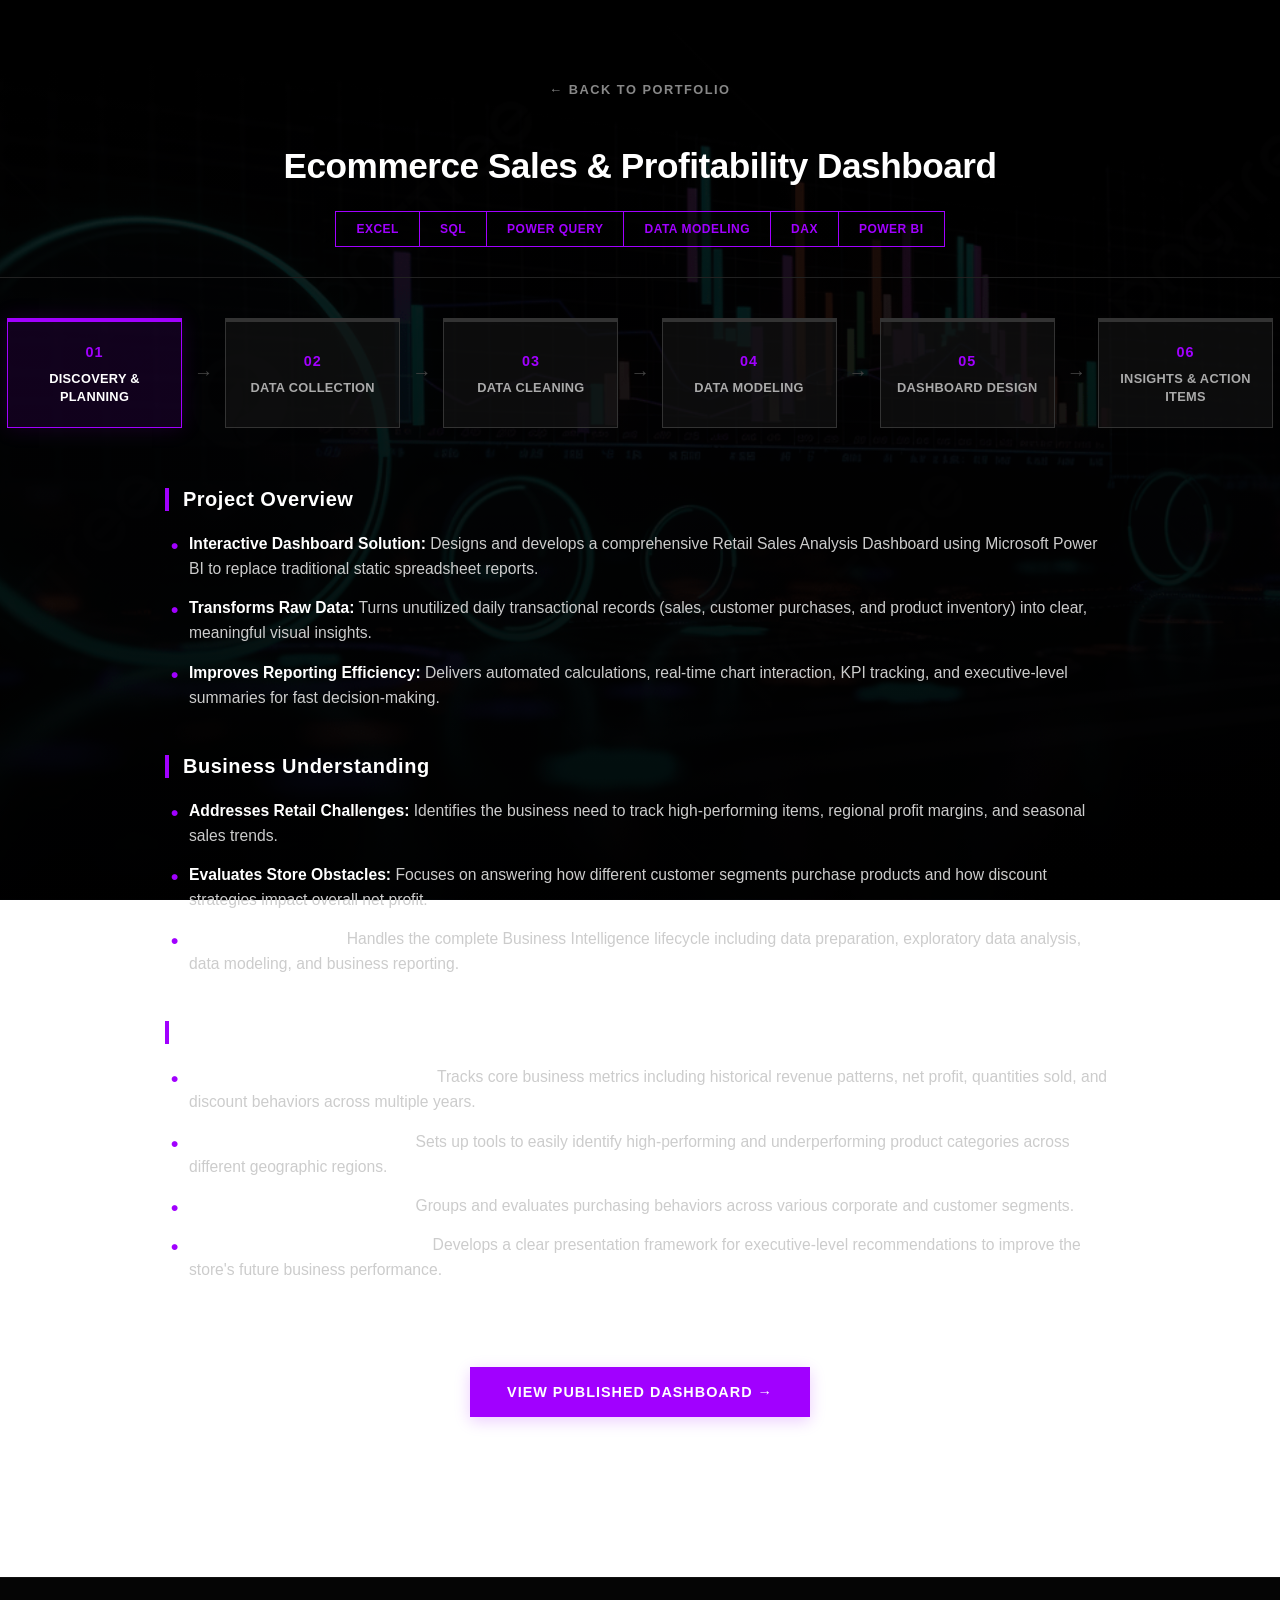
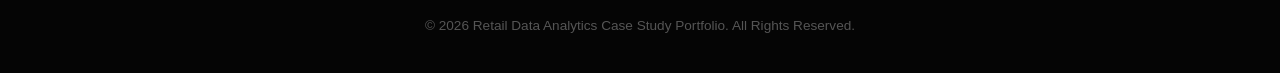
==== project-ecommerce.html @ cdeaa912 "Update project-ecommerce.html" ====
<!DOCTYPE html>
<html lang="en">
<head>
    <meta charset="UTF-8">
    <meta name="viewport" content="width=device-width, initial-scale=1.0">
    <title>Ecommerce Sales & Profitability Dashboard</title>
    <style>
        /* ==========================================================================
           GLOBAL DARK STYLES & BACKGROUND SETUP
           ========================================================================== */
        html, 
        body, 
        main, 
        .case-steps,
        .case-heading {
            background: linear-gradient(rgba(0, 0, 0, 0.85), rgba(0, 0, 0, 0.96)),
                        url('hero-bg.jpg') no-repeat center center fixed !important;
            background-size: cover !important;
            background-attachment: fixed !important;
            color: #ccc;
            font-family: -apple-system, BlinkMacSystemFont, "Segoe UI", Roboto, sans-serif;
            margin: 0;
            padding: 0;
            box-sizing: border-box;
        }

        /* HEADING LAYER */
        .case-heading {
            padding: 80px 10% 30px;
            border-bottom: 1px solid #222;
            text-align: center;
        }
        .back-link {
            display: inline-block;
            color: #888;
            text-decoration: none;
            font-size: 0.8rem;
            font-weight: bold;
            text-transform: uppercase;
            letter-spacing: 1.5px;
            transition: 0.3s;
            margin-bottom: 20px;
        }
        .back-link:hover { color: #a100ff; }
        
        .case-heading h2 {
            margin-bottom: 20px;
            text-align: center;
            color: #fff;
            font-size: 2.2rem;
            font-weight: 800;
            letter-spacing: -0.5px;
        }

        /* AT A GLANCE PILLS SYSTEM */
        .glance-bar {
            max-width: 950px;
            margin: 25px auto 0;
            display: flex;
            flex-direction: column;
            align-items: center;
        }
        .glance-tags {
            display: flex;
            gap: 0;
            flex-wrap: wrap;
            justify-content: center;
            border: 1px solid #a100ff;
            padding: 0;
        }
        .glance-tags .skill-tab {
            font-size: 0.75rem;
            font-weight: bold;
            color: #a100ff;
            border-right: 1px solid #a100ff;
            padding: 10px 20px;
            text-transform: uppercase;
            letter-spacing: 0.5px;
            background: rgba(0, 0, 0, 0.4);
            display: inline-block;
        }
        .glance-tags .skill-tab:last-child {
            border-right: none;
        }

        /* NAVIGATION CONTAINER - TRANSPARENT & IN POSITION */
        .step-tabs-container {
            position: static !important;
            background: transparent !important;
            background-color: transparent !important;
            backdrop-filter: none !important;
            border: none !important;
            margin: 40px auto 20px !important;
            padding: 0 4% !important;
            width: 100% !important;
            max-width: 1400px;
            box-sizing: border-box;
        }
        .step-tabs {
            display: flex;
            align-items: center;
            justify-content: center;
            gap: 12px;
            width: 100%;
        }

        /* PHASE CARDS WITH PURPLE BORDER HIGHLIGHT EFFECTS */
        .step-tab {
            background: rgba(20, 20, 20, 0.6) !important; 
            border: 1px solid #333 !important;
            border-top: 4px solid #333 !important;
            color: #aaa !important;
            padding: 20px 16px;  
            min-width: 175px;    
            min-height: 110px;   
            display: flex;
            flex-direction: column;
            align-items: center;
            justify-content: center;
            gap: 10px;
            cursor: pointer;
            font-family: inherit;
            transition: all 0.3s cubic-bezier(0.25, 0.8, 0.25, 1);
            text-align: center;
            box-sizing: border-box;
        }
        .step-tab:hover {
            border-color: #a100ff !important;
            border-top-color: #a100ff !important;
            color: #fff !important;
        }
        .step-tab.active {
            border-top-color: #a100ff !important;
            border-color: #a100ff !important;
            background: rgba(161, 0, 255, 0.1) !important;
            box-shadow: 0 0 20px rgba(161, 0, 255, 0.15);
            color: #fff !important;
        }
        .step-num {
            font-size: 0.9rem;
            font-weight: 900;
            color: #a100ff;
            letter-spacing: 1px;
        }
        .step-title {
            font-size: 0.8rem;
            font-weight: bold;
            text-transform: uppercase;
            letter-spacing: 0.3px;
            line-height: 1.4;
        }

        .step-flow-arrow {
            color: #444;
            font-size: 1.2rem;
            user-select: none;
        }

        /* WRAPPER CONTENT PANELS */
        .case-steps {
            padding: 20px 10% 60px;
        }
        .step-panel {
            display: none;
            max-width: 950px;
            margin: 0 auto;
        }
        .step-panel.active {
            display: block;
            animation: fadeIn 0.4s ease;
        }
        @keyframes fadeIn {
            from { opacity: 0; transform: translateY(10px); }
            to { opacity: 1; transform: translateY(0); }
        }

        /* RECRUITER SUBSECTIONS LAYOUT */
        .subsection {
            margin-bottom: 45px;
        }
        .subsection h3 {
            color: #fff;
            font-size: 1.25rem;
            font-weight: 700;
            margin-bottom: 20px;
            padding-left: 14px;
            border-left: 4px solid #a100ff;
            letter-spacing: 0.5px;
        }

        /* EDITED MODERATE BULLET LISTS WITH BOLD HIGHLIGHTS */
        ul.recruiter-list {
            list-style: none;
            padding: 0;
        }
        ul.recruiter-list li {
            position: relative;
            padding-left: 24px;
            margin-bottom: 14px;
            font-size: 0.98rem;
            color: #ccc;
            line-height: 1.6;
        }
        ul.recruiter-list li::before {
            content: "•";
            color: #a100ff;
            font-weight: bold;
            font-size: 1.3rem;
            position: absolute;
            left: 6px;
            top: -2px;
        }
        ul.recruiter-list li strong {
            color: #fff;
            font-weight: 600;
        }

        code {
            font-family: Consolas, Monaco, monospace;
            background: rgba(255, 255, 255, 0.08);
            color: #e0aaff;
            padding: 2px 6px;
            border-radius: 4px;
            font-size: 0.9em;
        }

        /* PUBLISHED BUTTON BANNER AREA */
        .case-publish {
            padding: 40px 10% 100px;
            text-align: center;
        }
        .publish-btn {
            display: inline-block;
            color: #fff;
            background: #a100ff;
            text-decoration: none;
            font-weight: bold;
            text-transform: uppercase;
            letter-spacing: 1px;
            font-size: 0.9rem;
            padding: 16px 36px;
            border: 1px solid #a100ff;
            transition: 0.3s;
            box-shadow: 0 4px 15px rgba(161, 0, 255, 0.2);
        }
        .publish-btn:hover {
            background: transparent;
            color: #a100ff;
            box-shadow: 0 4px 20px rgba(161, 0, 255, 0.4);
        }

        footer {
            padding: 40px 10%;
            background: #050505 !important;
            text-align: center;
            border-top: 1px solid #111;
            font-size: 0.85rem;
            color: #555;
        }

        /* RESPONSIVE SCROLL SETTINGS FOR TABS TRACK */
        @media (max-width: 1250px) {
            .step-tabs-container {
                overflow-x: auto !important;
                padding: 12px 10px !important;
            }
            .step-tabs {
                width: max-content;
                padding: 0 5px;
            }
        }
    </style>
</head>
<body>

    <div class="case-heading">
        <a href="#" class="back-link">← Back To Portfolio</a>
        <h2>Ecommerce Sales & Profitability Dashboard</h2>
        
        <div class="glance-bar">
            <div class="glance-tags">
                <span class="skill-tab">Excel</span>
                <span class="skill-tab">SQL</span>
                <span class="skill-tab">Power Query</span>
                <span class="skill-tab">Data Modeling</span>
                <span class="skill-tab">DAX</span>
                <span class="skill-tab">Power BI</span>
            </div>
        </div>
    </div>

    <div class="step-tabs-container">
        <div class="step-tabs">
            <div class="step-tab active" onclick="switchTab('phase1')">
                <span class="step-num">01</span>
                <span class="step-title">Discovery & Planning</span>
            </div>
            <div class="step-flow-arrow">→</div>
            
            <div class="step-tab" onclick="switchTab('phase2')">
                <span class="step-num">02</span>
                <span class="step-title">Data Collection</span>
            </div>
            <div class="step-flow-arrow">→</div>
            
            <div class="step-tab" onclick="switchTab('phase3')">
                <span class="step-num">03</span>
                <span class="step-title">Data Cleaning</span>
            </div>
            <div class="step-flow-arrow">→</div>
            
            <div class="step-tab" onclick="switchTab('phase4')">
                <span class="step-num">04</span>
                <span class="step-title">Data Modeling</span>
            </div>
            <div class="step-flow-arrow">→</div>
            
            <div class="step-tab" onclick="switchTab('phase5')">
                <span class="step-num">05</span>
                <span class="step-title">Dashboard Design</span>
            </div>
            <div class="step-flow-arrow">→</div>
            
            <div class="step-tab" onclick="switchTab('phase6')">
                <span class="step-num">06</span>
                <span class="step-title">Insights & Action Items</span>
            </div>
        </div>
    </div>

    <main class="case-steps">

        <div id="phase1" class="step-panel active">
            <div class="subsection">
                <h3>Project Overview</h3>
                <ul class="recruiter-list">
                    <li><strong>Interactive Dashboard Solution:</strong> Designs and develops a comprehensive Retail Sales Analysis Dashboard using Microsoft Power BI to replace traditional static spreadsheet reports.</li>
                    <li><strong>Transforms Raw Data:</strong> Turns unutilized daily transactional records (sales, customer purchases, and product inventory) into clear, meaningful visual insights.</li>
                    <li><strong>Improves Reporting Efficiency:</strong> Delivers automated calculations, real-time chart interaction, KPI tracking, and executive-level summaries for fast decision-making.</li>
                </ul>
            </div>
            <div class="subsection">
                <h3>Business Understanding</h3>
                <ul class="recruiter-list">
                    <li><strong>Addresses Retail Challenges:</strong> Identifies the business need to track high-performing items, regional profit margins, and seasonal sales trends.</li>
                    <li><strong>Evaluates Store Obstacles:</strong> Focuses on answering how different customer segments purchase products and how discount strategies impact overall net profit.</li>
                    <li><strong>Applies BI Lifecycle:</strong> Handles the complete Business Intelligence lifecycle including data preparation, exploratory data analysis, data modeling, and business reporting.</li>
                </ul>
            </div>
            <div class="subsection">
                <h3>Business Requirements & Objectives</h3>
                <ul class="recruiter-list">
                    <li><strong>Monitors Financial Performance:</strong> Tracks core business metrics including historical revenue patterns, net profit, quantities sold, and discount behaviors across multiple years.</li>
                    <li><strong>Isolates Performance Drivers:</strong> Sets up tools to easily identify high-performing and underperforming product categories across different geographic regions.</li>
                    <li><strong>Analyzes Customer Behavior:</strong> Groups and evaluates purchasing behaviors across various corporate and customer segments.</li>
                    <li><strong>Generates Strategic Takeaways:</strong> Develops a clear presentation framework for executive-level recommendations to improve the store's future business performance.</li>
                </ul>
            </div>
        </div>

        <div id="phase2" class="step-panel">
            <div class="subsection">
                <h3>Data Sourcing Strategy</h3>
                <ul class="recruiter-list">
                    <li><strong>Base Retail Dataset:</strong> Sources an enterprise-grade retail transactional dataset from Kaggle containing 9,000+ clean records.</li>
                    <li><strong>Synthetic Anomaly Injection:</strong> Uses Generative AI to intentionally inject realistic human entry errors, structural messiness, and logical bugs into the dataset.</li>
                    <li><strong>Scaled Environment:</strong> Expands the dataset footprint into a robust testing environment of 20,000+ total records to test automated data auditing at scale.</li>
                    <li><strong>Professional Experience Simulation:</strong> Design-engineers specific database challenges to systematically test data quality frameworks in both Excel and Power Query.</li>
                </ul>
            </div>
            <div class="subsection">
                <h3>Dataset Dimension Fields</h3>
                <ul class="recruiter-list">
                    <li><strong>Monitors Transaction Identifiers:</strong> Evaluates tracking columns including unique Order IDs, Customer Names, and localized City or Region parameters.</li>
                    <li><strong>Tracks Financial Variables:</strong> Structures data properties capturing financial variables such as itemized Product Categories, Sales Revenue, Quantities, and Net Profit margins.</li>
                    <li><strong>Captures Shipping Elements:</strong> Includes multi-year performance timelines detailing specific Order Dates, Shipment Dates, and localized shipping modes.</li>
                </ul>
            </div>
        </div>

        <div id="phase3" class="step-panel">
            <div class="subsection">
                <h3>CLEAN Framework Implementation</h3>
                <ul class="recruiter-list">
                    <li><strong>Conceptualize the Data (C):</strong> Checked the key metrics, columns, and dimensions to understand what each row represented before changing any data.</li>
                    <li><strong>Locate Solvable Issues (L):</strong> Eyeballed the data and filtered distinct values to build an issue log tracking inconsistent dates, bad categories, and duplicates.</li>
                    <li><strong>Evaluate Unsolvable Issues (E):</strong> Separated and flagged systemic data quality bugs that had no source of truth, like missing order dates or negative shipping durations.</li>
                    <li><strong>Augment the Data (A):</strong> Improved the dataset by splitting customer names into components and creating helper columns to track business logic breaks.</li>
                    <li><strong>Note and Document (N):</strong> Created a detailed table log tracking the column name, issue description, row counts, and your exact technical resolution.</li>
                </ul>
            </div>
            <div class="subsection">
                <h3>Data Cleaning Strategy</h3>
                <ul class="recruiter-list">
                    <li><strong>Adopted Agile Principles:</strong> Focused on delivering data that is "good enough to analyze, share, and iterate on" instead of waiting for a perfect dataset.</li>
                    <li><strong>Executed Three-Step Processing:</strong> Iterated through the data by first removing obvious dirty columns, standardizing text layouts, and finally refining values after initial analysis.</li>
                </ul>
            </div>
            <div class="subsection">
                <h3>Excel Data Cleaning</h3>
                <ul class="recruiter-list">
                    <li><strong>Fixed Inconsistent Categorizations:</strong> Used <code>TRIM</code>, <code>PROPER</code>, and <code>XLOOKUP</code> functions to populate 163 missing product category values based on valid product details.</li>
                    <li><strong>Standardized Text Data:</strong> Cleared out blank, whitespace-only, and hyphen (<code>"-"</code>) entries inside the Region and City columns, standardizing invalid values to <code>"Missing"</code>.</li>
                    <li><strong>Enforced String Formatting:</strong> Corrected structural formatting for the Postal Code column by using the <code>TEXT</code> function to restore missing leading zeros and enforce a standard 5-digit layout.</li>
                    <li><strong>Manually Populated Records:</strong> Investigated missing postal codes for Burlington, Vermont, and manually populated them with the correct verified ZIP code (<code>05401</code>).</li>
                </ul>
            </div>
            <div class="subsection">
                <h3>Power Query Staging Transformations</h3>
                <ul class="recruiter-list">
                    <li><strong>Removed Structural Waste:</strong> Dropped a completely Unnamed Column affecting 66 rows that held zero business value.</li>
                    <li><strong>Standardized System Timestamps:</strong> Uniformed all records in both the Order Date and Shipment Date columns into a clean, matching <code>DD-MMM-YY</code> date format structure.</li>
                    <li><strong>Parsed Customer Attributes:</strong> Split full names into separate component columns while preserving the original column to keep reporting features flexible.</li>
                </ul>
            </div>
            <div class="subsection">
                <h3>Handling Logical Exceptions & Anomalies</h3>
                <ul class="recruiter-list">
                    <li><strong>Retained Systemic Nulls:</strong> Kept 327 missing order dates as null values and flagged them as quality bugs because the source data could not be reliably inferred.</li>
                    <li><strong>Tracked Business Logic Violations:</strong> Identified 55 rows where the shipment date occurred before the order date; created a helper column to calculate shipment days and flagged the negative anomalies for review.</li>
                    <li><strong>Flagged Zero Quantities:</strong> Isolated 39 rows where the item quantity equaled zero despite having a positive sales value, highlighting them as a business rule exception.</li>
                    <li><strong>Isolated Financial Anomalies:</strong> Retained and flagged 41 negative sales rows (representing potential returns or adjustments) and 168 profit anomalies exceeding 200% of sales values for separate business validation.</li>
                </ul>
            </div>
        </div>

        <div id="phase4" class="step-panel">
            <div class="subsection">
                <h3>SCAN Framework Execution</h3>
                <ul class="recruiter-list">
                    <li><strong>Mapped Stakeholder Goals (S):</strong> Identified exactly which KPIs and dimensions mattered most to the business, aligning the dashboard view with core themes like revenue performance, regional margins, and discount impacts.</li>
                    <li><strong>Scoped Core Data (C):</strong> Organized the raw dataset schema into clean, logical groups covering customer data, product categories, order variables, and geography fields.</li>
                    <li><strong>Analyzed Aggregates & Anomalies (A):</strong> Evaluated high-level metrics and outlier patterns to establish target outputs for automated trend detection and anomaly tracking.</li>
                    <li><strong>Targeted Notable Segments (N):</strong> Sliced the transactional records by specific timeframes and categories to surface early business insights during the modeling phase.</li>
                </ul>
            </div>
            <div class="subsection">
                <h3>SQL Analysis & MySQL Ingestion</h3>
                <ul class="recruiter-list">
                    <li><strong>Prepared Bulk Staging:</strong> Saved the cleaned retail data as a <code>CSV UTF-8</code> file from Excel and moved it to the secure MySQL server upload directory.</li>
                    <li><strong>Authenticated Server Pipeline:</strong> Opened the Windows Command Prompt, navigated directly to the MySQL bin directory, and connected to the server as root to access the command-line client.</li>
                    <li><strong>Executed High-Speed Ingestion:</strong> Selected the project database using <code>USE ecommerce_project;</code>, truncated the old tables to clean up previous data, and ran the <code>LOAD DATA INFILE</code> command to rapidly import the entire dataset.</li>
                    <li><strong>Validated Structural Integrity:</strong> Verified the row counts using <code>SELECT COUNT(*)</code> to ensure all records loaded successfully, and ran <code>LIMIT 10</code> queries to confirm precise data integrity and <code>DATE</code> datatype conversions.</li>
                </ul>
            </div>
            <div class="subsection">
                <h3>Relational Normalization Strategy</h3>
                <ul class="recruiter-list">
                    <li><strong>Identifies Redundancy Issues:</strong> Spotted structural data duplication where customer descriptions and product details repeated inefficiently on every individual transaction row.</li>
                    <li><strong>Normalized Flat Table Architecture:</strong> Separated the single, messy raw table by breaking down the fields and creating distinct, specialized entity tables.</li>
                    <li><strong>Improved Database Maintainability:</strong> Created an organized system where each unique customer and product record was stored only once, drastically reducing redundancy and improving scalability.</li>
                </ul>
            </div>
            <div class="subsection">
                <h3>Star Schema Architecture</h3>
                <ul class="recruiter-list">
                    <li><strong>Defined Dimension Layer:</strong> Created <code>Customer_Dim</code> (storing names and segments) and <code>Product_Dim</code> (storing sub-categories) using <code>Customer_ID</code> and <code>Product_ID</code> as primary keys.</li>
                    <li><strong>Established Fact Layer:</strong> Structured the central <code>Order_Fact</code> table using <code>Fact_ID</code> as the primary key to hold numeric transactional metrics like sales, quantities, discounts, and profits.</li>
                    <li><strong>Configured Relationships:</strong> Connected the tables together using clear One-to-Many relationships, linking the dimension lookup keys straight into the central fact table.</li>
                    <li><strong>Optimized Query Performance:</strong> Achieved faster query execution times, cleaner aggregations, and an industry-standard dashboard schema perfect for reporting tools.</li>
                </ul>
            </div>
            <div class="subsection">
                <h3>Exploratory Data Analysis (EDA)</h3>
                <ul class="recruiter-list">
                    <li><strong>Analyzed Financial Health Metrics:</strong> Calculated baseline aggregations across the entire dataset to establish global benchmarks for Total Sales, Net Profit, and overall Profit Margin percentages.</li>
                    <li><strong>Investigated the Discount Impact:</strong> Ran distribution checks on discount percentages to isolate how promotional pricing scales against net profitability, identifying severe margin drops past specific discount thresholds.</li>
                    <li><strong>Profiled Product Category Performance:</strong> Sliced transactional volumes against specific categories and sub-categories to instantly separate consistent high-margin items from high-revenue loss-leaders.</li>
                    <li><strong>Evaluated Customer Purchasing Patterns:</strong> Grouped order records by corporate and consumer segments to evaluate average order values, quantities per transaction, and return frequencies.</li>
                    <li><strong>Mapped Regional Demand Dynamics:</strong> Aggregated sales performance across geographic regions and cities to pinpoint underperforming territories and identify high-demand localized markets.</li>
                    <li><strong>Tracked Time-Series Seasonal Trends:</strong> Audited historical sales performance across a multi-year timeline to capture critical monthly and quarterly seasonal spikes.</li>
                </ul>
            </div>
        </div>

        <div id="phase5" class="step-panel">
            <div class="subsection">
                <h3>DASH Framework Execution</h3>
                <ul class="recruiter-list">
                    <li><strong>Managed Duplicates & Visual Noise (D):</strong> Cleared out redundant charts, excessive gridlines, and overlapping labels to keep the reporting space clean and focused.</li>
                    <li><strong>Isolated Performance Anomalies (A):</strong> Built clear visual alerts and conditional formatting rules to automatically highlight critical profit drops and high-discount exceptions.</li>
                    <li><strong>Enforced Standardization (S):</strong> Unified all font hierarchies, currency definitions, and button placements across every page to provide a seamless user experience.</li>
                    <li><strong>Handled Blank & Null Views (H):</strong> Designed defensive data layouts to ensure that empty fields or unpopulated region filters do not break chart elements during live cross-filtering.</li>
                </ul>
            </div>
            <div class="subsection">
                <h3>Dashboard Planning & Visual Strategy</h3>
                <ul class="recruiter-list">
                    <li><strong>Structured a Multi-Page Interface:</strong> Designed a logical 3-page user path consisting of a Sales Dashboard, Product Dashboard, and an Executive Summary.</li>
                    <li><strong>Integrated Interactive Controls:</strong> Implemented dynamic slicers for regions, order years, and product categories to allow users to customize their view on the fly.</li>
                    <li><strong>Established Clear Navigation:</strong> Configured user-friendly page-navigation buttons and interactive bookmarks to let stakeholders move smoothly between deep-dives.</li>
                </ul>
            </div>
            <div class="subsection">
                <h3>Visual Selection Matrix</h3>
                <ul class="recruiter-list">
                    <li><strong>Applied KPI Status Cards:</strong> Placed bold summary boxes at the very top of the screens to display immediate numbers for Total Sales, Profit, and Orders.</li>
                    <li><strong>Selected Line Charts:</strong> Utilized continuous line visualizations to track monthly and quarterly sales growth trends over the multi-year timeline.</li>
                    <li><strong>Deployed Donut Visuals:</strong> Used compact donut charts to show clean market share distributions across main customer segments and high-level product categories.</li>
                    <li><strong>Leveraged Horizontal Bar Charts:</strong> Chosen to rank localized sub-category performance and regional revenues cleanly without text wrapping issues.</li>
                </ul>
            </div>
            <div class="subsection">
                <h3>Interface Breakdowns</h3>
                <ul class="recruiter-list">
                    <li><strong>Sales Performance Page:</strong> Focused on global revenue trends, localized geographic mapping, and order quantity distributions.</li>
                    <li><strong>Product Profitability Page:</strong> Created a dedicated area to drill down into product categories to isolate high-margin lines from loss-leaders.</li>
                    <li><strong>Executive Summary Layer:</strong> Built a high-level manager space that translates complex visual charts directly into clear operational action items.</li>
                </ul>
            </div>
        </div>

        <div id="phase6" class="step-panel">
            <div class="subsection">
                <h3>Business Insights</h3>
                <ul class="recruiter-list">
                    <li><strong>Analyzed Seasonal Sales Trends:</strong> Discovered that sales growth peaks sharply in March, while October and November show consistent declines, revealing a clear seasonal demand pattern.</li>
                    <li><strong>Evaluated Customer Segments:</strong> Identified that the Consumer segment contributes 51.68% of total sales, significantly outperforming the Corporate (29.43%) and Home Office (18.89%) groups.</li>
                    <li><strong>Isolated Low-Margin Categories:</strong> Found that the Furniture category records the weakest profitability despite maintaining reasonable sales volume, pointing to inefficient pricing or discount strategies.</li>
                    <li><strong>Mapped Regional Revenues:</strong> Measured that the West region generates the highest sales ($1.39M), while the South region contributes the lowest ($0.94M), highlighting regional growth opportunities.</li>
                    <li><strong>Ranked Sub-Category Performance:</strong> Ranked transactional items to show that Phones and Accessories dominate sales, while Fasteners remains the weakest-performing sub-category.</li>
                    <li><strong>Uncovered the Sales vs. Profit Trap:</strong> Proved that high sales do not always mean high profits; highlighted that Cisco TelePresence generates strong sales but only a 0.82% profit margin, while HON Chairs operate at a -4.94% profit margin.</li>
                    <li><strong>Audited Discounting Practices:</strong> Confirmed that Furniture receives one of the highest average discounts (16.09%) while generating the lowest profitability, showing that current discounting practices reduce margins without delivering a proportional return.</li>
                </ul>
            </div>
            <div class="subsection">
                <h3>Strategic Recommendations</h3>
                <ul class="recruiter-list">
                    <li><strong>Implement Seasonal Planning:</strong> Align promotions, inventory planning, and staffing with the March demand peak, while introducing targeted campaigns during October–November to reduce seasonal slowdowns.</li>
                    <li><strong>Revamp Pricing Strategy:</strong> Re-evaluate Furniture pricing and discount policies by testing lower discount levels or premium bundle offers to improve profitability.</li>
                    <li><strong>Optimize Category Performance:</strong> Develop focused marketing strategies for underperforming categories such as Furniture and Fasteners to improve their sales contribution.</li>
                    <li><strong>Review Low-Margin Products:</strong> Review high-sales, low-margin products (like Cisco TelePresence and HON Chairs) to identify pricing, procurement, or cost optimization opportunities.</li>
                    <li><strong>Target Regional Growth:</strong> Investigate the factors contributing to the South region's lower performance and replicate successful practices from the high-performing West region.</li>
                    <li><strong>Expand Customer Segments:</strong> Continue leveraging the strong Consumer segment while expanding targeted campaigns for Corporate and Home Office customers to diversify revenue streams.</li>
                    <li><strong>Capture Growth Opportunities:</strong> Continue investing in high-performing categories such as Technology and Office Supplies, while maintaining inventory and promotional support for top-performing products like the Canon ImageClass series.</li>
                </ul>
            </div>
            <div class="subsection">
                <h3>Challenges & Lessons Learned</h3>
                <ul class="recruiter-list">
                    <li><strong>Faced Complex Data Anomaly Auditing:</strong> Managed the tracking of synthetic human entry errors and invalid business logic rows across a large dataset without breaking report structures.</li>
                    <li><strong>Balanced Volume vs. Value Visuals:</strong> Solved the challenge of representing high-volume, negative-margin items on the same chart layout without hiding baseline patterns.</li>
                    <li><strong>Learned Scalable Schema Design:</strong> Confirmed that investing time up front in proper SQL database normalization makes dashboard construction significantly cleaner.</li>
                </ul>
            </div>
            <div class="subsection">
                <h3>Future Improvements</h3>
                <ul class="recruiter-list">
                    <li><strong>Integrate Machine Learning Forecasting:</strong> Plan to incorporate predictive modeling to forecast future monthly demand and optimize inventory levels before seasonal peaks.</li>
                    <li><strong>Add Granular Profit Drill-Throughs:</strong> Aim to build automated drill-through summary sub-pages to trace individual transaction returns back to original promotional codes.</li>
                </ul>
            </div>
        </div>

        <div class="case-publish">
            <a href="#" target="_blank" class="publish-btn">View Published Dashboard →</a>
        </div>

    </main>

    <footer>
        &copy; 2026 Retail Data Analytics Case Study Portfolio. All Rights Reserved.
    </footer>

    <script>
        function switchTab(phaseId) {
            // Remove active classes from all panels
            document.querySelectorAll('.step-panel').forEach(panel => {
                panel.classList.remove('active');
            });
            
            // Remove active classes from all button elements
            document.querySelectorAll('.step-tab').forEach(tab => {
                tab.classList.remove('active');
            });
            
            // Activate the chosen content area
            document.getElementById(phaseId).classList.add('active');
            
            // Highlight the clicked card item
            const clickedTab = event.currentTarget;
            clickedTab.classList.add('active');
        }
    </script>

</body>
</html>
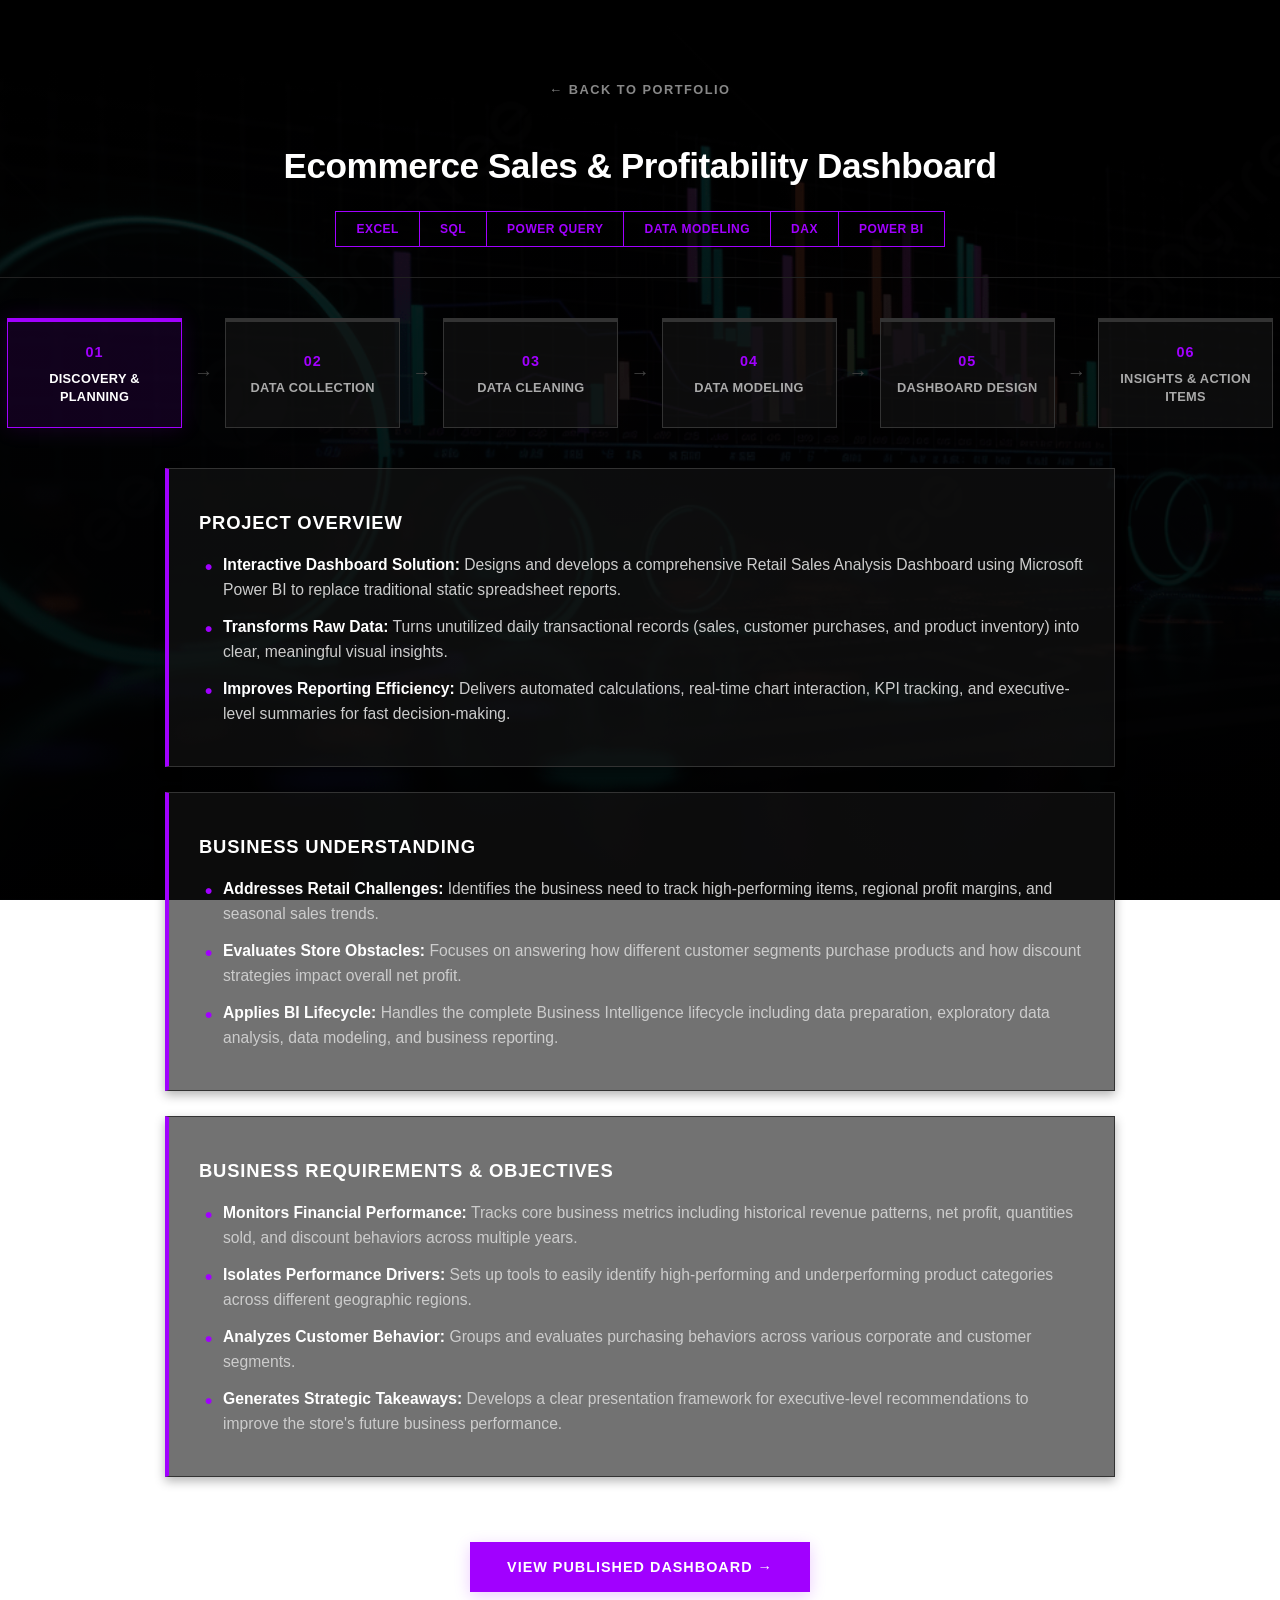
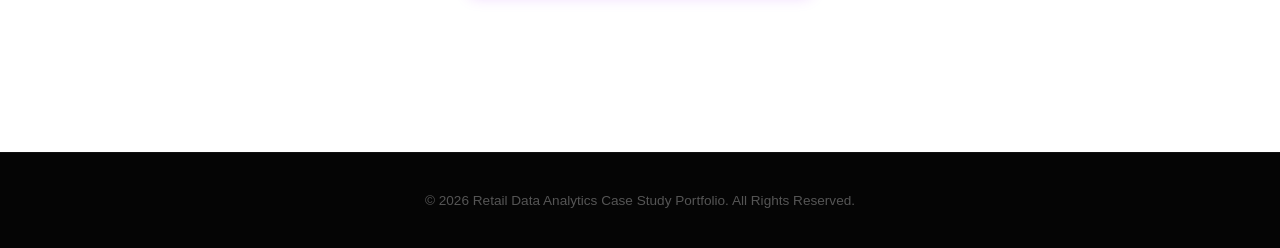
==== commit 9099f640: "Update project-ecommerce.html" ====
--- a/project-ecommerce.html
+++ b/project-ecommerce.html
@@ -83,7 +83,7 @@
             border-right: none;
         }
 
-        /* NAVIGATION CONTAINER - TRANSPARENT & IN POSITION */
+        /* NAVIGATION CONTAINER */
         .step-tabs-container {
             position: static !important;
             background: transparent !important;
@@ -174,18 +174,27 @@
             to { opacity: 1; transform: translateY(0); }
         }
 
-        /* RECRUITER SUBSECTIONS LAYOUT */
+        /* GLASS CARD SUBSECTIONS MATCHING MAIN BUTTONS */
         .subsection {
-            margin-bottom: 45px;
-        }
+            background: rgba(20, 20, 20, 0.6);
+            border: 1px solid #333;
+            border-left: 4px solid #a100ff;
+            padding: 24px 30px;
+            margin-bottom: 25px;
+            box-shadow: 0 4px 10px rgba(0, 0, 0, 0.3);
+            transition: border-color 0.3s ease;
+        }
+        .subsection:hover {
+            border-color: #a100ff;
+        }
+        
         .subsection h3 {
             color: #fff;
-            font-size: 1.25rem;
+            font-size: 1.15rem;
             font-weight: 700;
-            margin-bottom: 20px;
-            padding-left: 14px;
-            border-left: 4px solid #a100ff;
-            letter-spacing: 0.5px;
+            margin-bottom: 18px;
+            text-transform: uppercase;
+            letter-spacing: 0.8px;
         }
 
         /* EDITED MODERATE BULLET LISTS WITH BOLD HIGHLIGHTS */
@@ -196,10 +205,13 @@
         ul.recruiter-list li {
             position: relative;
             padding-left: 24px;
-            margin-bottom: 14px;
+            margin-bottom: 12px;
             font-size: 0.98rem;
             color: #ccc;
             line-height: 1.6;
+        }
+        ul.recruiter-list li:last-child {
+            margin-bottom: 0;
         }
         ul.recruiter-list li::before {
             content: "•";
@@ -273,6 +285,7 @@
 </head>
 <body>
 
+    <!-- TOP TITLE HEADER -->
     <div class="case-heading">
         <a href="#" class="back-link">← Back To Portfolio</a>
         <h2>Ecommerce Sales & Profitability Dashboard</h2>
@@ -289,6 +302,7 @@
         </div>
     </div>
 
+    <!-- HORIZONTAL STEP BAR CONTAINER -->
     <div class="step-tabs-container">
         <div class="step-tabs">
             <div class="step-tab active" onclick="switchTab('phase1')">
@@ -328,8 +342,10 @@
         </div>
     </div>
 
+    <!-- MAIN SECTIONS DISPLAY LAYERS -->
     <main class="case-steps">
 
+        <!-- Phase 01 -->
         <div id="phase1" class="step-panel active">
             <div class="subsection">
                 <h3>Project Overview</h3>
@@ -358,6 +374,7 @@
             </div>
         </div>
 
+        <!-- Phase 02 -->
         <div id="phase2" class="step-panel">
             <div class="subsection">
                 <h3>Data Sourcing Strategy</h3>
@@ -378,6 +395,7 @@
             </div>
         </div>
 
+        <!-- Phase 03 -->
         <div id="phase3" class="step-panel">
             <div class="subsection">
                 <h3>CLEAN Framework Implementation</h3>
@@ -424,6 +442,7 @@
             </div>
         </div>
 
+        <!-- Phase 04 -->
         <div id="phase4" class="step-panel">
             <div class="subsection">
                 <h3>SCAN Framework Execution</h3>
@@ -473,6 +492,7 @@
             </div>
         </div>
 
+        <!-- Phase 05 -->
         <div id="phase5" class="step-panel">
             <div class="subsection">
                 <h3>DASH Framework Execution</h3>
@@ -510,6 +530,7 @@
             </div>
         </div>
 
+        <!-- Phase 06 -->
         <div id="phase6" class="step-panel">
             <div class="subsection">
                 <h3>Business Insights</h3>
@@ -552,6 +573,7 @@
             </div>
         </div>
 
+        <!-- CALL TO ACTION ACTION AREA -->
         <div class="case-publish">
             <a href="#" target="_blank" class="publish-btn">View Published Dashboard →</a>
         </div>
@@ -562,24 +584,17 @@
         &copy; 2026 Retail Data Analytics Case Study Portfolio. All Rights Reserved.
     </footer>
 
+    <!-- INTERACTIVE TAB SWITCHING SCRIPT -->
     <script>
         function switchTab(phaseId) {
-            // Remove active classes from all panels
             document.querySelectorAll('.step-panel').forEach(panel => {
                 panel.classList.remove('active');
             });
-            
-            // Remove active classes from all button elements
             document.querySelectorAll('.step-tab').forEach(tab => {
                 tab.classList.remove('active');
             });
-            
-            // Activate the chosen content area
             document.getElementById(phaseId).classList.add('active');
-            
-            // Highlight the clicked card item
-            const clickedTab = event.currentTarget;
-            clickedTab.classList.add('active');
+            event.currentTarget.classList.add('active');
         }
     </script>
 
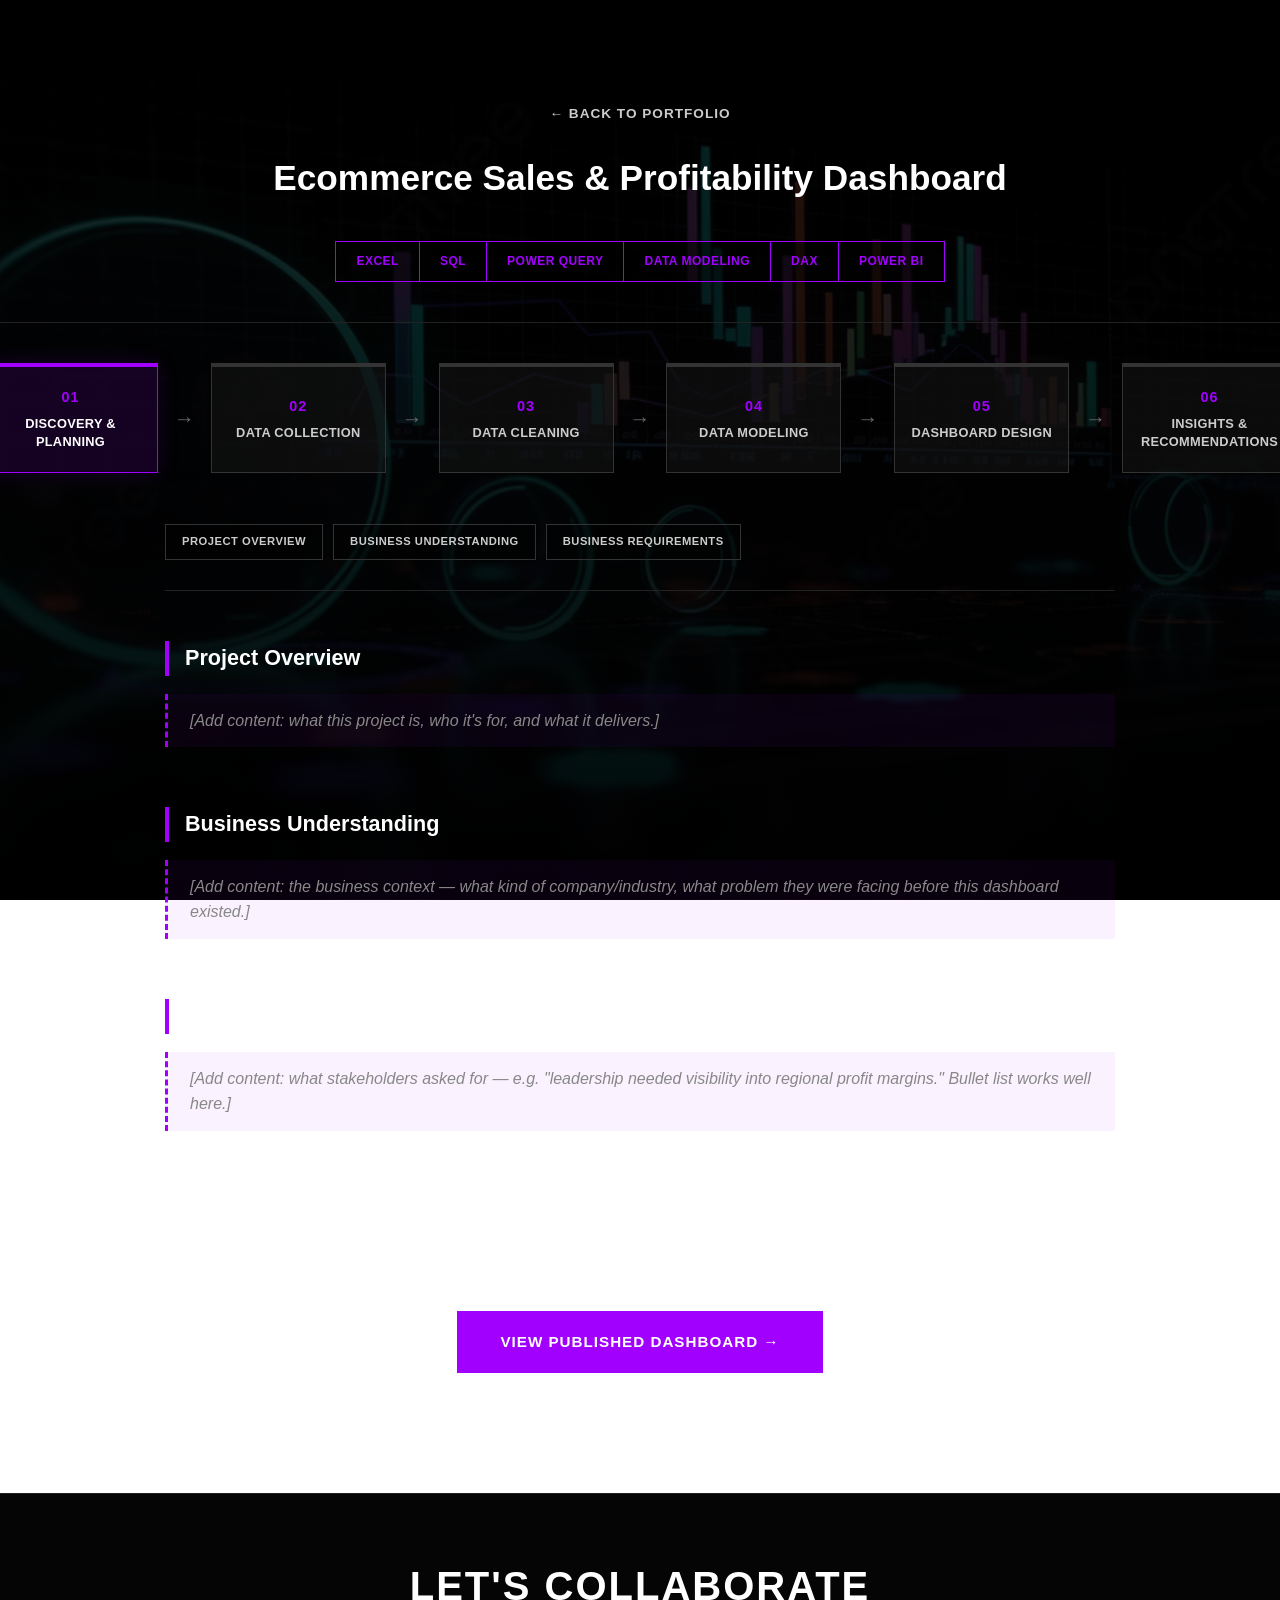
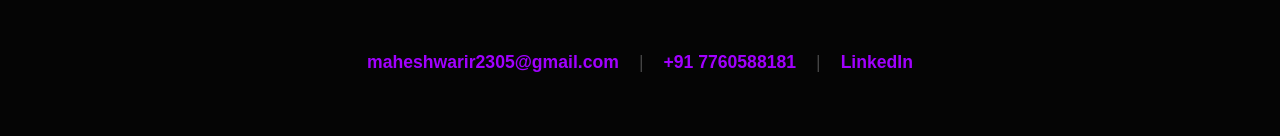
==== commit cf38796b: "Update print statement from 'Hello' to 'Goodbye'" ====
--- a/project-ecommerce.html
+++ b/project-ecommerce.html
@@ -3,599 +3,207 @@
 <head>
     <meta charset="UTF-8">
     <meta name="viewport" content="width=device-width, initial-scale=1.0">
-    <title>Ecommerce Sales & Profitability Dashboard</title>
-    <style>
-        /* ==========================================================================
-           GLOBAL DARK STYLES & BACKGROUND SETUP
-           ========================================================================== */
-        html, 
-        body, 
-        main, 
-        .case-steps,
-        .case-heading {
-            background: linear-gradient(rgba(0, 0, 0, 0.85), rgba(0, 0, 0, 0.96)),
-                        url('hero-bg.jpg') no-repeat center center fixed !important;
-            background-size: cover !important;
-            background-attachment: fixed !important;
-            color: #ccc;
-            font-family: -apple-system, BlinkMacSystemFont, "Segoe UI", Roboto, sans-serif;
-            margin: 0;
-            padding: 0;
-            box-sizing: border-box;
-        }
-
-        /* HEADING LAYER */
-        .case-heading {
-            padding: 80px 10% 30px;
-            border-bottom: 1px solid #222;
-            text-align: center;
-        }
-        .back-link {
-            display: inline-block;
-            color: #888;
-            text-decoration: none;
-            font-size: 0.8rem;
-            font-weight: bold;
-            text-transform: uppercase;
-            letter-spacing: 1.5px;
-            transition: 0.3s;
-            margin-bottom: 20px;
-        }
-        .back-link:hover { color: #a100ff; }
-        
-        .case-heading h2 {
-            margin-bottom: 20px;
-            text-align: center;
-            color: #fff;
-            font-size: 2.2rem;
-            font-weight: 800;
-            letter-spacing: -0.5px;
-        }
-
-        /* AT A GLANCE PILLS SYSTEM */
-        .glance-bar {
-            max-width: 950px;
-            margin: 25px auto 0;
-            display: flex;
-            flex-direction: column;
-            align-items: center;
-        }
-        .glance-tags {
-            display: flex;
-            gap: 0;
-            flex-wrap: wrap;
-            justify-content: center;
-            border: 1px solid #a100ff;
-            padding: 0;
-        }
-        .glance-tags .skill-tab {
-            font-size: 0.75rem;
-            font-weight: bold;
-            color: #a100ff;
-            border-right: 1px solid #a100ff;
-            padding: 10px 20px;
-            text-transform: uppercase;
-            letter-spacing: 0.5px;
-            background: rgba(0, 0, 0, 0.4);
-            display: inline-block;
-        }
-        .glance-tags .skill-tab:last-child {
-            border-right: none;
-        }
-
-        /* NAVIGATION CONTAINER */
-        .step-tabs-container {
-            position: static !important;
-            background: transparent !important;
-            background-color: transparent !important;
-            backdrop-filter: none !important;
-            border: none !important;
-            margin: 40px auto 20px !important;
-            padding: 0 4% !important;
-            width: 100% !important;
-            max-width: 1400px;
-            box-sizing: border-box;
-        }
-        .step-tabs {
-            display: flex;
-            align-items: center;
-            justify-content: center;
-            gap: 12px;
-            width: 100%;
-        }
-
-        /* PHASE CARDS WITH PURPLE BORDER HIGHLIGHT EFFECTS */
-        .step-tab {
-            background: rgba(20, 20, 20, 0.6) !important; 
-            border: 1px solid #333 !important;
-            border-top: 4px solid #333 !important;
-            color: #aaa !important;
-            padding: 20px 16px;  
-            min-width: 175px;    
-            min-height: 110px;   
-            display: flex;
-            flex-direction: column;
-            align-items: center;
-            justify-content: center;
-            gap: 10px;
-            cursor: pointer;
-            font-family: inherit;
-            transition: all 0.3s cubic-bezier(0.25, 0.8, 0.25, 1);
-            text-align: center;
-            box-sizing: border-box;
-        }
-        .step-tab:hover {
-            border-color: #a100ff !important;
-            border-top-color: #a100ff !important;
-            color: #fff !important;
-        }
-        .step-tab.active {
-            border-top-color: #a100ff !important;
-            border-color: #a100ff !important;
-            background: rgba(161, 0, 255, 0.1) !important;
-            box-shadow: 0 0 20px rgba(161, 0, 255, 0.15);
-            color: #fff !important;
-        }
-        .step-num {
-            font-size: 0.9rem;
-            font-weight: 900;
-            color: #a100ff;
-            letter-spacing: 1px;
-        }
-        .step-title {
-            font-size: 0.8rem;
-            font-weight: bold;
-            text-transform: uppercase;
-            letter-spacing: 0.3px;
-            line-height: 1.4;
-        }
-
-        .step-flow-arrow {
-            color: #444;
-            font-size: 1.2rem;
-            user-select: none;
-        }
-
-        /* WRAPPER CONTENT PANELS */
-        .case-steps {
-            padding: 20px 10% 60px;
-        }
-        .step-panel {
-            display: none;
-            max-width: 950px;
-            margin: 0 auto;
-        }
-        .step-panel.active {
-            display: block;
-            animation: fadeIn 0.4s ease;
-        }
-        @keyframes fadeIn {
-            from { opacity: 0; transform: translateY(10px); }
-            to { opacity: 1; transform: translateY(0); }
-        }
-
-        /* GLASS CARD SUBSECTIONS MATCHING MAIN BUTTONS */
-        .subsection {
-            background: rgba(20, 20, 20, 0.6);
-            border: 1px solid #333;
-            border-left: 4px solid #a100ff;
-            padding: 24px 30px;
-            margin-bottom: 25px;
-            box-shadow: 0 4px 10px rgba(0, 0, 0, 0.3);
-            transition: border-color 0.3s ease;
-        }
-        .subsection:hover {
-            border-color: #a100ff;
-        }
-        
-        .subsection h3 {
-            color: #fff;
-            font-size: 1.15rem;
-            font-weight: 700;
-            margin-bottom: 18px;
-            text-transform: uppercase;
-            letter-spacing: 0.8px;
-        }
-
-        /* EDITED MODERATE BULLET LISTS WITH BOLD HIGHLIGHTS */
-        ul.recruiter-list {
-            list-style: none;
-            padding: 0;
-        }
-        ul.recruiter-list li {
-            position: relative;
-            padding-left: 24px;
-            margin-bottom: 12px;
-            font-size: 0.98rem;
-            color: #ccc;
-            line-height: 1.6;
-        }
-        ul.recruiter-list li:last-child {
-            margin-bottom: 0;
-        }
-        ul.recruiter-list li::before {
-            content: "•";
-            color: #a100ff;
-            font-weight: bold;
-            font-size: 1.3rem;
-            position: absolute;
-            left: 6px;
-            top: -2px;
-        }
-        ul.recruiter-list li strong {
-            color: #fff;
-            font-weight: 600;
-        }
-
-        code {
-            font-family: Consolas, Monaco, monospace;
-            background: rgba(255, 255, 255, 0.08);
-            color: #e0aaff;
-            padding: 2px 6px;
-            border-radius: 4px;
-            font-size: 0.9em;
-        }
-
-        /* PUBLISHED BUTTON BANNER AREA */
-        .case-publish {
-            padding: 40px 10% 100px;
-            text-align: center;
-        }
-        .publish-btn {
-            display: inline-block;
-            color: #fff;
-            background: #a100ff;
-            text-decoration: none;
-            font-weight: bold;
-            text-transform: uppercase;
-            letter-spacing: 1px;
-            font-size: 0.9rem;
-            padding: 16px 36px;
-            border: 1px solid #a100ff;
-            transition: 0.3s;
-            box-shadow: 0 4px 15px rgba(161, 0, 255, 0.2);
-        }
-        .publish-btn:hover {
-            background: transparent;
-            color: #a100ff;
-            box-shadow: 0 4px 20px rgba(161, 0, 255, 0.4);
-        }
-
-        footer {
-            padding: 40px 10%;
-            background: #050505 !important;
-            text-align: center;
-            border-top: 1px solid #111;
-            font-size: 0.85rem;
-            color: #555;
-        }
-
-        /* RESPONSIVE SCROLL SETTINGS FOR TABS TRACK */
-        @media (max-width: 1250px) {
-            .step-tabs-container {
-                overflow-x: auto !important;
-                padding: 12px 10px !important;
-            }
-            .step-tabs {
-                width: max-content;
-                padding: 0 5px;
-            }
-        }
-    </style>
+    <title>Ecommerce Sales & Profitability Dashboard | M.R. Data & Insights</title>
+    <link rel="stylesheet" href="style.css">
+    <link rel="stylesheet" href="case-study.css">
 </head>
 <body>
 
-    <!-- TOP TITLE HEADER -->
-    <div class="case-heading">
-        <a href="#" class="back-link">← Back To Portfolio</a>
-        <h2>Ecommerce Sales & Profitability Dashboard</h2>
-        
-        <div class="glance-bar">
-            <div class="glance-tags">
-                <span class="skill-tab">Excel</span>
-                <span class="skill-tab">SQL</span>
-                <span class="skill-tab">Power Query</span>
-                <span class="skill-tab">Data Modeling</span>
-                <span class="skill-tab">DAX</span>
-                <span class="skill-tab">Power BI</span>
+    <main>
+        <section class="case-heading">
+            <a href="index.html#projects" class="back-link">&larr; Back to Portfolio</a>
+            <h2>Ecommerce Sales & Profitability Dashboard</h2>
+
+            <div class="glance-bar">
+                <div class="glance-tags">
+                    <span class="skill-tab">Excel</span>
+                    <span class="skill-tab">SQL</span>
+                    <span class="skill-tab">Power Query</span>
+                    <span class="skill-tab">Data Modeling</span>
+                    <span class="skill-tab">DAX</span>
+                    <span class="skill-tab">Power BI</span>
+                </div>
+            </div>
+        </section>
+
+        <div class="step-tabs-container">
+            <div class="step-tabs">
+                <button class="step-tab active" data-step="discovery">
+                    <span class="step-num">01</span>
+                    <span class="step-title">Discovery & Planning</span>
+                </button>
+                <span class="step-flow-arrow">&rarr;</span>
+                
+                <button class="step-tab" data-step="collection">
+                    <span class="step-num">02</span>
+                    <span class="step-title">Data Collection</span>
+                </button>
+                <span class="step-flow-arrow">&rarr;</span>
+                
+                <button class="step-tab" data-step="cleaning">
+                    <span class="step-num">03</span>
+                    <span class="step-title">Data Cleaning</span>
+                </button>
+                <span class="step-flow-arrow">&rarr;</span>
+                
+                <button class="step-tab" data-step="modeling">
+                    <span class="step-num">04</span>
+                    <span class="step-title">Data Modeling</span>
+                </button>
+                <span class="step-flow-arrow">&rarr;</span>
+                
+                <button class="step-tab" data-step="design">
+                    <span class="step-num">05</span>
+                    <span class="step-title">Dashboard Design</span>
+                </button>
+                <span class="step-flow-arrow">&rarr;</span>
+                
+                <button class="step-tab" data-step="outcomes">
+                    <span class="step-num">06</span>
+                    <span class="step-title">Insights & Recommendations</span>
+                </button>
             </div>
         </div>
-    </div>
-
-    <!-- HORIZONTAL STEP BAR CONTAINER -->
-    <div class="step-tabs-container">
-        <div class="step-tabs">
-            <div class="step-tab active" onclick="switchTab('phase1')">
-                <span class="step-num">01</span>
-                <span class="step-title">Discovery & Planning</span>
-            </div>
-            <div class="step-flow-arrow">→</div>
-            
-            <div class="step-tab" onclick="switchTab('phase2')">
-                <span class="step-num">02</span>
-                <span class="step-title">Data Collection</span>
-            </div>
-            <div class="step-flow-arrow">→</div>
-            
-            <div class="step-tab" onclick="switchTab('phase3')">
-                <span class="step-num">03</span>
-                <span class="step-title">Data Cleaning</span>
-            </div>
-            <div class="step-flow-arrow">→</div>
-            
-            <div class="step-tab" onclick="switchTab('phase4')">
-                <span class="step-num">04</span>
-                <span class="step-title">Data Modeling</span>
-            </div>
-            <div class="step-flow-arrow">→</div>
-            
-            <div class="step-tab" onclick="switchTab('phase5')">
-                <span class="step-num">05</span>
-                <span class="step-title">Dashboard Design</span>
-            </div>
-            <div class="step-flow-arrow">→</div>
-            
-            <div class="step-tab" onclick="switchTab('phase6')">
-                <span class="step-num">06</span>
-                <span class="step-title">Insights & Action Items</span>
+
+        <section class="case-steps">
+
+            <div class="step-panel active" id="panel-discovery">
+
+                <nav class="subnav">
+                    <a href="#s-overview">Project Overview</a>
+                    <a href="#s-business-understanding">Business Understanding</a>
+                    <a href="#s-business-requirements">Business Requirements</a>
+                </nav>
+
+                <div class="subsection" id="s-overview">
+                    <h3>Project Overview</h3>
+                    <p class="placeholder">[Add content: what this project is, who it's for, and what it delivers.]</p>
+                </div>
+
+                <div class="subsection" id="s-business-understanding">
+                    <h3>Business Understanding</h3>
+                    <p class="placeholder">[Add content: the business context — what kind of company/industry, what problem they were facing before this dashboard existed.]</p>
+                </div>
+
+                <div class="subsection" id="s-business-requirements">
+                    <h3>Business Requirements</h3>
+                    <p class="placeholder">[Add content: what stakeholders asked for — e.g. "leadership needed visibility into regional profit margins." Bullet list works well here.]</p>
+                </div>
+
+            </div>
+
+            <div class="step-panel" id="panel-collection">
+
+                <nav class="subnav">
+                    <a href="#s-data-collection">Data Collection</a>
+                    <a href="#s-dataset-understanding">Dataset Understanding</a>
+                </nav>
+
+                <div class="subsection" id="s-data-collection">
+                    <h3>Data Collection</h3>
+                    <p class="placeholder">[Add content: where the data came from, file format, how it was accessed.]</p>
+                </div>
+
+                <div class="subsection" id="s-dataset-understanding">
+                    <h3>Dataset Understanding</h3>
+                    <p class="placeholder">[Add content: tables/sheets involved, number of rows/columns, what each field represents.]</p>
+                    <div class="detail-grid">
+                        <div class="detail-field">
+                            <span class="field-label">Records</span>
+                            <span class="field-value">[e.g. 9,994 rows]</span>
+                        </div>
+                        <div class="detail-field">
+                            <span class="field-label">Tables</span>
+                            <span class="field-value">[e.g. Orders, Customers, Products]</span>
+                        </div>
+                    </div>
+                </div>
+
+            </div>
+
+            <div class="step-panel" id="panel-cleaning">
+
+                <nav class="subnav">
+                    <a href="#s-cleaning-issues">Cleaning Issues</a>
+                </nav>
+
+                <div class="subsection" id="s-cleaning-issues">
+                    <h3>Every Data Cleaning Issue</h3>
+                    <p class="placeholder">[Add logic steps implemented inside Power Query for anomalies handling here.]</p>
+                </div>
+
+            </div>
+
+            <div class="step-panel" id="panel-modeling">
+
+                <nav class="subnav">
+                    <a href="#s-data-modeling">Data Modeling</a>
+                </nav>
+
+                <div class="subsection" id="s-data-modeling">
+                    <h3>Data Modeling</h3>
+                    <p class="placeholder">[Add content: Star Schema structural setup metrics.]</p>
+                </div>
+
+            </div>
+
+            <div class="step-panel" id="panel-design">
+
+                <nav class="subnav">
+                    <a href="#s-dashboard-planning">Dashboard Planning</a>
+                </nav>
+
+                <div class="subsection" id="s-dashboard-planning">
+                    <h3>Dashboard Planning</h3>
+                    <p class="placeholder">[Add UI layouts overview details.]</p>
+                </div>
+
+            </div>
+
+            <div class="step-panel" id="panel-outcomes">
+
+                <nav class="subnav">
+                    <a href="#s-insights">Business Insights</a>
+                </nav>
+
+                <div class="subsection" id="s-insights">
+                    <h3>Business Insights</h3>
+                    <p class="placeholder">[Add data outcomes observations details.]</p>
+                </div>
+
+            </div>
+
+        </section>
+
+        <section class="case-publish">
+            <a href="#" target="_blank" class="publish-btn">View Published Dashboard &rarr;</a>
+        </section>
+    </main>
+
+    <footer id="contact">
+        <div class="footer-content">
+            <h2>Let's collaborate</h2>
+            <div class="contact-links">
+                <a href="mailto:maheshwarir2305@gmail.com">maheshwarir2305@gmail.com</a>
+                <span class="footer-divider">|</span>
+                <a href="tel:+917760588181">+91 7760588181</a>
+                <span class="footer-divider">|</span>
+                <a href="https://www.linkedin.com/in/maheshwari-r-24b4bb398/" target="_blank">LinkedIn</a>
             </div>
         </div>
-    </div>
-
-    <!-- MAIN SECTIONS DISPLAY LAYERS -->
-    <main class="case-steps">
-
-        <!-- Phase 01 -->
-        <div id="phase1" class="step-panel active">
-            <div class="subsection">
-                <h3>Project Overview</h3>
-                <ul class="recruiter-list">
-                    <li><strong>Interactive Dashboard Solution:</strong> Designs and develops a comprehensive Retail Sales Analysis Dashboard using Microsoft Power BI to replace traditional static spreadsheet reports.</li>
-                    <li><strong>Transforms Raw Data:</strong> Turns unutilized daily transactional records (sales, customer purchases, and product inventory) into clear, meaningful visual insights.</li>
-                    <li><strong>Improves Reporting Efficiency:</strong> Delivers automated calculations, real-time chart interaction, KPI tracking, and executive-level summaries for fast decision-making.</li>
-                </ul>
-            </div>
-            <div class="subsection">
-                <h3>Business Understanding</h3>
-                <ul class="recruiter-list">
-                    <li><strong>Addresses Retail Challenges:</strong> Identifies the business need to track high-performing items, regional profit margins, and seasonal sales trends.</li>
-                    <li><strong>Evaluates Store Obstacles:</strong> Focuses on answering how different customer segments purchase products and how discount strategies impact overall net profit.</li>
-                    <li><strong>Applies BI Lifecycle:</strong> Handles the complete Business Intelligence lifecycle including data preparation, exploratory data analysis, data modeling, and business reporting.</li>
-                </ul>
-            </div>
-            <div class="subsection">
-                <h3>Business Requirements & Objectives</h3>
-                <ul class="recruiter-list">
-                    <li><strong>Monitors Financial Performance:</strong> Tracks core business metrics including historical revenue patterns, net profit, quantities sold, and discount behaviors across multiple years.</li>
-                    <li><strong>Isolates Performance Drivers:</strong> Sets up tools to easily identify high-performing and underperforming product categories across different geographic regions.</li>
-                    <li><strong>Analyzes Customer Behavior:</strong> Groups and evaluates purchasing behaviors across various corporate and customer segments.</li>
-                    <li><strong>Generates Strategic Takeaways:</strong> Develops a clear presentation framework for executive-level recommendations to improve the store's future business performance.</li>
-                </ul>
-            </div>
-        </div>
-
-        <!-- Phase 02 -->
-        <div id="phase2" class="step-panel">
-            <div class="subsection">
-                <h3>Data Sourcing Strategy</h3>
-                <ul class="recruiter-list">
-                    <li><strong>Base Retail Dataset:</strong> Sources an enterprise-grade retail transactional dataset from Kaggle containing 9,000+ clean records.</li>
-                    <li><strong>Synthetic Anomaly Injection:</strong> Uses Generative AI to intentionally inject realistic human entry errors, structural messiness, and logical bugs into the dataset.</li>
-                    <li><strong>Scaled Environment:</strong> Expands the dataset footprint into a robust testing environment of 20,000+ total records to test automated data auditing at scale.</li>
-                    <li><strong>Professional Experience Simulation:</strong> Design-engineers specific database challenges to systematically test data quality frameworks in both Excel and Power Query.</li>
-                </ul>
-            </div>
-            <div class="subsection">
-                <h3>Dataset Dimension Fields</h3>
-                <ul class="recruiter-list">
-                    <li><strong>Monitors Transaction Identifiers:</strong> Evaluates tracking columns including unique Order IDs, Customer Names, and localized City or Region parameters.</li>
-                    <li><strong>Tracks Financial Variables:</strong> Structures data properties capturing financial variables such as itemized Product Categories, Sales Revenue, Quantities, and Net Profit margins.</li>
-                    <li><strong>Captures Shipping Elements:</strong> Includes multi-year performance timelines detailing specific Order Dates, Shipment Dates, and localized shipping modes.</li>
-                </ul>
-            </div>
-        </div>
-
-        <!-- Phase 03 -->
-        <div id="phase3" class="step-panel">
-            <div class="subsection">
-                <h3>CLEAN Framework Implementation</h3>
-                <ul class="recruiter-list">
-                    <li><strong>Conceptualize the Data (C):</strong> Checked the key metrics, columns, and dimensions to understand what each row represented before changing any data.</li>
-                    <li><strong>Locate Solvable Issues (L):</strong> Eyeballed the data and filtered distinct values to build an issue log tracking inconsistent dates, bad categories, and duplicates.</li>
-                    <li><strong>Evaluate Unsolvable Issues (E):</strong> Separated and flagged systemic data quality bugs that had no source of truth, like missing order dates or negative shipping durations.</li>
-                    <li><strong>Augment the Data (A):</strong> Improved the dataset by splitting customer names into components and creating helper columns to track business logic breaks.</li>
-                    <li><strong>Note and Document (N):</strong> Created a detailed table log tracking the column name, issue description, row counts, and your exact technical resolution.</li>
-                </ul>
-            </div>
-            <div class="subsection">
-                <h3>Data Cleaning Strategy</h3>
-                <ul class="recruiter-list">
-                    <li><strong>Adopted Agile Principles:</strong> Focused on delivering data that is "good enough to analyze, share, and iterate on" instead of waiting for a perfect dataset.</li>
-                    <li><strong>Executed Three-Step Processing:</strong> Iterated through the data by first removing obvious dirty columns, standardizing text layouts, and finally refining values after initial analysis.</li>
-                </ul>
-            </div>
-            <div class="subsection">
-                <h3>Excel Data Cleaning</h3>
-                <ul class="recruiter-list">
-                    <li><strong>Fixed Inconsistent Categorizations:</strong> Used <code>TRIM</code>, <code>PROPER</code>, and <code>XLOOKUP</code> functions to populate 163 missing product category values based on valid product details.</li>
-                    <li><strong>Standardized Text Data:</strong> Cleared out blank, whitespace-only, and hyphen (<code>"-"</code>) entries inside the Region and City columns, standardizing invalid values to <code>"Missing"</code>.</li>
-                    <li><strong>Enforced String Formatting:</strong> Corrected structural formatting for the Postal Code column by using the <code>TEXT</code> function to restore missing leading zeros and enforce a standard 5-digit layout.</li>
-                    <li><strong>Manually Populated Records:</strong> Investigated missing postal codes for Burlington, Vermont, and manually populated them with the correct verified ZIP code (<code>05401</code>).</li>
-                </ul>
-            </div>
-            <div class="subsection">
-                <h3>Power Query Staging Transformations</h3>
-                <ul class="recruiter-list">
-                    <li><strong>Removed Structural Waste:</strong> Dropped a completely Unnamed Column affecting 66 rows that held zero business value.</li>
-                    <li><strong>Standardized System Timestamps:</strong> Uniformed all records in both the Order Date and Shipment Date columns into a clean, matching <code>DD-MMM-YY</code> date format structure.</li>
-                    <li><strong>Parsed Customer Attributes:</strong> Split full names into separate component columns while preserving the original column to keep reporting features flexible.</li>
-                </ul>
-            </div>
-            <div class="subsection">
-                <h3>Handling Logical Exceptions & Anomalies</h3>
-                <ul class="recruiter-list">
-                    <li><strong>Retained Systemic Nulls:</strong> Kept 327 missing order dates as null values and flagged them as quality bugs because the source data could not be reliably inferred.</li>
-                    <li><strong>Tracked Business Logic Violations:</strong> Identified 55 rows where the shipment date occurred before the order date; created a helper column to calculate shipment days and flagged the negative anomalies for review.</li>
-                    <li><strong>Flagged Zero Quantities:</strong> Isolated 39 rows where the item quantity equaled zero despite having a positive sales value, highlighting them as a business rule exception.</li>
-                    <li><strong>Isolated Financial Anomalies:</strong> Retained and flagged 41 negative sales rows (representing potential returns or adjustments) and 168 profit anomalies exceeding 200% of sales values for separate business validation.</li>
-                </ul>
-            </div>
-        </div>
-
-        <!-- Phase 04 -->
-        <div id="phase4" class="step-panel">
-            <div class="subsection">
-                <h3>SCAN Framework Execution</h3>
-                <ul class="recruiter-list">
-                    <li><strong>Mapped Stakeholder Goals (S):</strong> Identified exactly which KPIs and dimensions mattered most to the business, aligning the dashboard view with core themes like revenue performance, regional margins, and discount impacts.</li>
-                    <li><strong>Scoped Core Data (C):</strong> Organized the raw dataset schema into clean, logical groups covering customer data, product categories, order variables, and geography fields.</li>
-                    <li><strong>Analyzed Aggregates & Anomalies (A):</strong> Evaluated high-level metrics and outlier patterns to establish target outputs for automated trend detection and anomaly tracking.</li>
-                    <li><strong>Targeted Notable Segments (N):</strong> Sliced the transactional records by specific timeframes and categories to surface early business insights during the modeling phase.</li>
-                </ul>
-            </div>
-            <div class="subsection">
-                <h3>SQL Analysis & MySQL Ingestion</h3>
-                <ul class="recruiter-list">
-                    <li><strong>Prepared Bulk Staging:</strong> Saved the cleaned retail data as a <code>CSV UTF-8</code> file from Excel and moved it to the secure MySQL server upload directory.</li>
-                    <li><strong>Authenticated Server Pipeline:</strong> Opened the Windows Command Prompt, navigated directly to the MySQL bin directory, and connected to the server as root to access the command-line client.</li>
-                    <li><strong>Executed High-Speed Ingestion:</strong> Selected the project database using <code>USE ecommerce_project;</code>, truncated the old tables to clean up previous data, and ran the <code>LOAD DATA INFILE</code> command to rapidly import the entire dataset.</li>
-                    <li><strong>Validated Structural Integrity:</strong> Verified the row counts using <code>SELECT COUNT(*)</code> to ensure all records loaded successfully, and ran <code>LIMIT 10</code> queries to confirm precise data integrity and <code>DATE</code> datatype conversions.</li>
-                </ul>
-            </div>
-            <div class="subsection">
-                <h3>Relational Normalization Strategy</h3>
-                <ul class="recruiter-list">
-                    <li><strong>Identifies Redundancy Issues:</strong> Spotted structural data duplication where customer descriptions and product details repeated inefficiently on every individual transaction row.</li>
-                    <li><strong>Normalized Flat Table Architecture:</strong> Separated the single, messy raw table by breaking down the fields and creating distinct, specialized entity tables.</li>
-                    <li><strong>Improved Database Maintainability:</strong> Created an organized system where each unique customer and product record was stored only once, drastically reducing redundancy and improving scalability.</li>
-                </ul>
-            </div>
-            <div class="subsection">
-                <h3>Star Schema Architecture</h3>
-                <ul class="recruiter-list">
-                    <li><strong>Defined Dimension Layer:</strong> Created <code>Customer_Dim</code> (storing names and segments) and <code>Product_Dim</code> (storing sub-categories) using <code>Customer_ID</code> and <code>Product_ID</code> as primary keys.</li>
-                    <li><strong>Established Fact Layer:</strong> Structured the central <code>Order_Fact</code> table using <code>Fact_ID</code> as the primary key to hold numeric transactional metrics like sales, quantities, discounts, and profits.</li>
-                    <li><strong>Configured Relationships:</strong> Connected the tables together using clear One-to-Many relationships, linking the dimension lookup keys straight into the central fact table.</li>
-                    <li><strong>Optimized Query Performance:</strong> Achieved faster query execution times, cleaner aggregations, and an industry-standard dashboard schema perfect for reporting tools.</li>
-                </ul>
-            </div>
-            <div class="subsection">
-                <h3>Exploratory Data Analysis (EDA)</h3>
-                <ul class="recruiter-list">
-                    <li><strong>Analyzed Financial Health Metrics:</strong> Calculated baseline aggregations across the entire dataset to establish global benchmarks for Total Sales, Net Profit, and overall Profit Margin percentages.</li>
-                    <li><strong>Investigated the Discount Impact:</strong> Ran distribution checks on discount percentages to isolate how promotional pricing scales against net profitability, identifying severe margin drops past specific discount thresholds.</li>
-                    <li><strong>Profiled Product Category Performance:</strong> Sliced transactional volumes against specific categories and sub-categories to instantly separate consistent high-margin items from high-revenue loss-leaders.</li>
-                    <li><strong>Evaluated Customer Purchasing Patterns:</strong> Grouped order records by corporate and consumer segments to evaluate average order values, quantities per transaction, and return frequencies.</li>
-                    <li><strong>Mapped Regional Demand Dynamics:</strong> Aggregated sales performance across geographic regions and cities to pinpoint underperforming territories and identify high-demand localized markets.</li>
-                    <li><strong>Tracked Time-Series Seasonal Trends:</strong> Audited historical sales performance across a multi-year timeline to capture critical monthly and quarterly seasonal spikes.</li>
-                </ul>
-            </div>
-        </div>
-
-        <!-- Phase 05 -->
-        <div id="phase5" class="step-panel">
-            <div class="subsection">
-                <h3>DASH Framework Execution</h3>
-                <ul class="recruiter-list">
-                    <li><strong>Managed Duplicates & Visual Noise (D):</strong> Cleared out redundant charts, excessive gridlines, and overlapping labels to keep the reporting space clean and focused.</li>
-                    <li><strong>Isolated Performance Anomalies (A):</strong> Built clear visual alerts and conditional formatting rules to automatically highlight critical profit drops and high-discount exceptions.</li>
-                    <li><strong>Enforced Standardization (S):</strong> Unified all font hierarchies, currency definitions, and button placements across every page to provide a seamless user experience.</li>
-                    <li><strong>Handled Blank & Null Views (H):</strong> Designed defensive data layouts to ensure that empty fields or unpopulated region filters do not break chart elements during live cross-filtering.</li>
-                </ul>
-            </div>
-            <div class="subsection">
-                <h3>Dashboard Planning & Visual Strategy</h3>
-                <ul class="recruiter-list">
-                    <li><strong>Structured a Multi-Page Interface:</strong> Designed a logical 3-page user path consisting of a Sales Dashboard, Product Dashboard, and an Executive Summary.</li>
-                    <li><strong>Integrated Interactive Controls:</strong> Implemented dynamic slicers for regions, order years, and product categories to allow users to customize their view on the fly.</li>
-                    <li><strong>Established Clear Navigation:</strong> Configured user-friendly page-navigation buttons and interactive bookmarks to let stakeholders move smoothly between deep-dives.</li>
-                </ul>
-            </div>
-            <div class="subsection">
-                <h3>Visual Selection Matrix</h3>
-                <ul class="recruiter-list">
-                    <li><strong>Applied KPI Status Cards:</strong> Placed bold summary boxes at the very top of the screens to display immediate numbers for Total Sales, Profit, and Orders.</li>
-                    <li><strong>Selected Line Charts:</strong> Utilized continuous line visualizations to track monthly and quarterly sales growth trends over the multi-year timeline.</li>
-                    <li><strong>Deployed Donut Visuals:</strong> Used compact donut charts to show clean market share distributions across main customer segments and high-level product categories.</li>
-                    <li><strong>Leveraged Horizontal Bar Charts:</strong> Chosen to rank localized sub-category performance and regional revenues cleanly without text wrapping issues.</li>
-                </ul>
-            </div>
-            <div class="subsection">
-                <h3>Interface Breakdowns</h3>
-                <ul class="recruiter-list">
-                    <li><strong>Sales Performance Page:</strong> Focused on global revenue trends, localized geographic mapping, and order quantity distributions.</li>
-                    <li><strong>Product Profitability Page:</strong> Created a dedicated area to drill down into product categories to isolate high-margin lines from loss-leaders.</li>
-                    <li><strong>Executive Summary Layer:</strong> Built a high-level manager space that translates complex visual charts directly into clear operational action items.</li>
-                </ul>
-            </div>
-        </div>
-
-        <!-- Phase 06 -->
-        <div id="phase6" class="step-panel">
-            <div class="subsection">
-                <h3>Business Insights</h3>
-                <ul class="recruiter-list">
-                    <li><strong>Analyzed Seasonal Sales Trends:</strong> Discovered that sales growth peaks sharply in March, while October and November show consistent declines, revealing a clear seasonal demand pattern.</li>
-                    <li><strong>Evaluated Customer Segments:</strong> Identified that the Consumer segment contributes 51.68% of total sales, significantly outperforming the Corporate (29.43%) and Home Office (18.89%) groups.</li>
-                    <li><strong>Isolated Low-Margin Categories:</strong> Found that the Furniture category records the weakest profitability despite maintaining reasonable sales volume, pointing to inefficient pricing or discount strategies.</li>
-                    <li><strong>Mapped Regional Revenues:</strong> Measured that the West region generates the highest sales ($1.39M), while the South region contributes the lowest ($0.94M), highlighting regional growth opportunities.</li>
-                    <li><strong>Ranked Sub-Category Performance:</strong> Ranked transactional items to show that Phones and Accessories dominate sales, while Fasteners remains the weakest-performing sub-category.</li>
-                    <li><strong>Uncovered the Sales vs. Profit Trap:</strong> Proved that high sales do not always mean high profits; highlighted that Cisco TelePresence generates strong sales but only a 0.82% profit margin, while HON Chairs operate at a -4.94% profit margin.</li>
-                    <li><strong>Audited Discounting Practices:</strong> Confirmed that Furniture receives one of the highest average discounts (16.09%) while generating the lowest profitability, showing that current discounting practices reduce margins without delivering a proportional return.</li>
-                </ul>
-            </div>
-            <div class="subsection">
-                <h3>Strategic Recommendations</h3>
-                <ul class="recruiter-list">
-                    <li><strong>Implement Seasonal Planning:</strong> Align promotions, inventory planning, and staffing with the March demand peak, while introducing targeted campaigns during October–November to reduce seasonal slowdowns.</li>
-                    <li><strong>Revamp Pricing Strategy:</strong> Re-evaluate Furniture pricing and discount policies by testing lower discount levels or premium bundle offers to improve profitability.</li>
-                    <li><strong>Optimize Category Performance:</strong> Develop focused marketing strategies for underperforming categories such as Furniture and Fasteners to improve their sales contribution.</li>
-                    <li><strong>Review Low-Margin Products:</strong> Review high-sales, low-margin products (like Cisco TelePresence and HON Chairs) to identify pricing, procurement, or cost optimization opportunities.</li>
-                    <li><strong>Target Regional Growth:</strong> Investigate the factors contributing to the South region's lower performance and replicate successful practices from the high-performing West region.</li>
-                    <li><strong>Expand Customer Segments:</strong> Continue leveraging the strong Consumer segment while expanding targeted campaigns for Corporate and Home Office customers to diversify revenue streams.</li>
-                    <li><strong>Capture Growth Opportunities:</strong> Continue investing in high-performing categories such as Technology and Office Supplies, while maintaining inventory and promotional support for top-performing products like the Canon ImageClass series.</li>
-                </ul>
-            </div>
-            <div class="subsection">
-                <h3>Challenges & Lessons Learned</h3>
-                <ul class="recruiter-list">
-                    <li><strong>Faced Complex Data Anomaly Auditing:</strong> Managed the tracking of synthetic human entry errors and invalid business logic rows across a large dataset without breaking report structures.</li>
-                    <li><strong>Balanced Volume vs. Value Visuals:</strong> Solved the challenge of representing high-volume, negative-margin items on the same chart layout without hiding baseline patterns.</li>
-                    <li><strong>Learned Scalable Schema Design:</strong> Confirmed that investing time up front in proper SQL database normalization makes dashboard construction significantly cleaner.</li>
-                </ul>
-            </div>
-            <div class="subsection">
-                <h3>Future Improvements</h3>
-                <ul class="recruiter-list">
-                    <li><strong>Integrate Machine Learning Forecasting:</strong> Plan to incorporate predictive modeling to forecast future monthly demand and optimize inventory levels before seasonal peaks.</li>
-                    <li><strong>Add Granular Profit Drill-Throughs:</strong> Aim to build automated drill-through summary sub-pages to trace individual transaction returns back to original promotional codes.</li>
-                </ul>
-            </div>
-        </div>
-
-        <!-- CALL TO ACTION ACTION AREA -->
-        <div class="case-publish">
-            <a href="#" target="_blank" class="publish-btn">View Published Dashboard →</a>
-        </div>
-
-    </main>
-
-    <footer>
-        &copy; 2026 Retail Data Analytics Case Study Portfolio. All Rights Reserved.
     </footer>
 
-    <!-- INTERACTIVE TAB SWITCHING SCRIPT -->
     <script>
-        function switchTab(phaseId) {
-            document.querySelectorAll('.step-panel').forEach(panel => {
-                panel.classList.remove('active');
+        const tabs = document.querySelectorAll('.step-tab');
+        const panels = document.querySelectorAll('.step-panel');
+        tabs.forEach(tab => {
+            tab.addEventListener('click', () => {
+                tabs.forEach(t => t.classList.remove('active'));
+                panels.forEach(p => p.classList.remove('active'));
+                tab.classList.add('active');
+                document.getElementById('panel-' + tab.dataset.step).classList.add('active');
             });
-            document.querySelectorAll('.step-tab').forEach(tab => {
-                tab.classList.remove('active');
-            });
-            document.getElementById(phaseId).classList.add('active');
-            event.currentTarget.classList.add('active');
-        }
+        });
     </script>
 
 </body>
--- a/style.css
+++ b/style.css
@@ -0,0 +1,97 @@
+/* 1. CORE SETUP */
+html { scroll-behavior: smooth; }
+* { margin: 0; padding: 0; box-sizing: border-box; }
+body { background-color: #000; color: #fff; font-family: 'Segoe UI', sans-serif; line-height: 1.6; }
+
+/* 2. UNIFIED PARALLAX BACKGROUNDS */
+.hero, #about, #experience, #projects {
+    background: linear-gradient(rgba(0, 0, 0, 0.75), rgba(0, 0, 0, 0.95)), 
+                url('hero-bg.jpg'); 
+    background-size: cover;
+    background-position: center;
+    background-attachment: fixed;
+    border-bottom: 1px solid #222;
+}
+
+/* 3. HERO SECTION */
+.hero { padding: 120px 10% 60px; min-height: 85vh; display: flex; flex-direction: column; align-items: center; }
+.welcome-text { font-size: 1.1rem; text-transform: uppercase; letter-spacing: 6px; align-self: flex-start; margin-bottom: 5vh; color: #a100ff; }
+.brand-container { text-align: center; }
+.hero h1 { font-size: 4.5rem; font-weight: 900; text-transform: uppercase; line-height: 1; }
+.hero h1 span { color: #a100ff; }
+.tagline { color: #ccc; font-size: 1.2rem; margin: 20px auto 0 auto; max-width: 650px; text-align: center; display: block; }
+.hero-nav { margin-top: 50px; display: flex; gap: 40px; }
+.hero-nav a { color: #fff; text-decoration: none; font-weight: bold; text-transform: uppercase; font-size: 0.9rem; letter-spacing: 2px; transition: 0.3s; padding: 10px 0; border-bottom: 2px solid transparent; }
+.hero-nav a:hover { color: #a100ff; border-bottom: 2px solid #a100ff; }
+
+/* 4. ABOUT SECTION */
+#about { padding: 120px 10%; }
+.profile-container { display: flex; gap: 60px; align-items: flex-start; }
+.profile-image-wrapper { flex: 1; display: flex; justify-content: center; }
+.profile-photo { width: 320px; height: 320px; border-radius: 50%; border: 4px solid #a100ff; box-shadow: 0 0 30px rgba(161, 0, 255, 0.4); object-fit: cover; object-position: center 20%; }
+.profile-text { flex: 2; }
+.intro-text { font-size: 1.3rem; color: #fff; font-weight: 500; margin-bottom: 25px; border-left: 4px solid #a100ff; padding-left: 20px; }
+.profile-text p { margin-bottom: 20px; color: #ccc; font-size: 1.1rem; }
+h2 { font-size: 2.2rem; color: #a100ff; margin-bottom: 25px; font-weight: 800; }
+.skills-grid { display: flex; gap: 12px; flex-wrap: wrap; margin-top: 25px; }
+.skill-item { border: 1px solid #444; padding: 10px 22px; font-size: 0.75rem; font-weight: bold; background: rgba(0, 0, 0, 0.6); text-transform: uppercase; letter-spacing: 1px; }
+
+/* 5. EXPERIENCE SECTION */
+#experience { padding: 120px 10%; }
+.experience-container { max-width: 1000px; margin: 0 auto; }
+.experience-card { 
+    background: rgba(10, 10, 10, 0.9); padding: 50px; 
+    border: 1px solid #222; border-left: 6px solid #a100ff; 
+    display: flex; gap: 40px; flex-wrap: wrap;
+}
+.exp-role-meta { flex: 1; min-width: 300px; display: flex; gap: 20px; align-items: flex-start; }
+.company-logo { width: 60px; height: 60px; object-fit: contain; background: #000; padding: 8px; border-radius: 4px; border: 1px solid #333; }
+.meta-text { flex: 1; }
+.meta-text h3 { font-size: 1.5rem; color: #fff; margin-bottom: 8px; line-height: 1.3; }
+.meta-text p { color: #aaa; font-size: 0.9rem; margin-bottom: 4px; line-height: 1.4; }
+.meta-text p:first-of-type { color: #fff; font-weight: 500; }
+.experience-bullets { flex: 1.5; min-width: 300px; padding-left: 0; }
+.experience-bullets li { color: #ccc; margin-bottom: 15px; font-size: 0.95rem; list-style-type: "• "; padding-left: 10px; }
+.exp-footer { width: 100%; display: flex; align-items: center; gap: 12px; border-top: 1px solid #222; padding-top: 25px; margin-top: 15px; }
+.skill-diamond { font-size: 1.1rem; }
+.exp-footer p { color: #fff; font-weight: bold; font-size: 0.95rem; }
+
+/* 6. PROJECTS SECTION & GRID */
+#projects { padding: 120px 10%; }
+.project-grid { display: grid; grid-template-columns: repeat(auto-fit, minmax(350px, 1fr)); gap: 30px; margin-top: 40px; align-items: stretch; }
+.project-card { 
+    background: rgba(10, 10, 10, 0.9); padding: 40px; border-left: 6px solid #a100ff; 
+    border-top: 1px solid #222; border-right: 1px solid #222; border-bottom: 1px solid #222;
+    display: flex; flex-direction: column; transition: transform 0.3s ease, border-color 0.3s;
+}
+.project-card:hover { transform: translateY(-5px); border-color: #a100ff; }
+.project-card.ongoing { border-left: 6px solid #00d4ff; }
+.project-card.ongoing span { color: #00d4ff; border-color: #00d4ff; }
+.project-header h3 { font-size: 1.3rem; margin-bottom: 10px; color: #fff; }
+.project-tags { display: flex; gap: 10px; margin-bottom: 20px; flex-wrap: wrap; }
+.project-tags span { font-size: 0.65rem; font-weight: bold; color: #a100ff; border: 1px solid #a100ff; padding: 4px 10px; text-transform: uppercase; }
+.project-bullets { margin: 20px 0; padding-left: 20px; color: #aaa; font-size: 0.95rem; flex-grow: 1; }
+.project-bullets li { margin-bottom: 8px; }
+.github-link { color: #a100ff; text-decoration: none; font-weight: bold; font-size: 0.85rem; text-transform: uppercase; margin-top: auto; padding-top: 20px; transition: color 0.3s; }
+.project-card.ongoing .github-link { color: #00d4ff; }
+.github-link:hover { color: #fff; }
+
+/* 7. FOOTER SECTION */
+footer { padding: 100px 10%; background: #000; border-top: 1px solid #222; text-align: center; }
+.footer-content h2 { font-size: 2.5rem; color: #fff; margin-bottom: 30px; font-weight: 800; text-transform: uppercase; letter-spacing: 2px; }
+.contact-links { display: flex; justify-content: center; align-items: center; gap: 20px; flex-wrap: wrap; font-size: 1.1rem; }
+.contact-links a { color: #a100ff; text-decoration: none; font-weight: bold; transition: color 0.3s ease; }
+.contact-links a:hover { color: #fff; }
+.footer-divider { color: #444; font-weight: 300; }
+
+/* 8. RESPONSIVE */
+@media (max-width: 900px) {
+    .hero h1 { font-size: 2.8rem; }
+    .profile-container { flex-direction: column; align-items: center; text-align: center; }
+    .profile-photo { width: 220px; height: 220px; }
+    .intro-text { border-left: none; padding-left: 0; }
+    .welcome-text { align-self: center; }
+    .experience-card { flex-direction: column; gap: 30px; }
+    .footer-divider { display: none; }
+    .contact-links { flex-direction: column; gap: 15px; }
+}
--- a/case-study.css
+++ b/case-study.css
@@ -0,0 +1,289 @@
+/* ==========================================================================
+   CASE STUDY OVERRIDES — RIGID LAYOUT FIX
+   ========================================================================== */
+
+/* FORCE ROOT BACKGROUND STRUCTURE */
+html, 
+body, 
+main,
+.case-steps,
+.case-heading {
+    background: linear-gradient(rgba(0, 0, 0, 0.82), rgba(0, 0, 0, 0.96)),
+                url('hero-bg.jpg') no-repeat center center fixed !important;
+    background-size: cover !important;
+    background-attachment: fixed !important;
+}
+
+/* HEADING */
+.case-heading {
+    padding: 100px 10% 40px;
+    border-bottom: 1px solid #222;
+    text-align: center;
+}
+.back-link {
+    display: inline-block;
+    color: #ccc;
+    text-decoration: none;
+    font-size: 0.85rem;
+    font-weight: bold;
+    text-transform: uppercase;
+    letter-spacing: 1px;
+    transition: 0.3s;
+    margin-bottom: 25px;
+}
+.back-link:hover { color: #a100ff; }
+.case-heading h2 {
+    margin-bottom: 0;
+    text-align: center;
+    color: #fff;
+}
+
+/* AT A GLANCE PILLS SYSTEM */
+.glance-bar {
+    max-width: 950px;
+    margin: 35px auto 0;
+    display: flex;
+    flex-direction: column;
+    align-items: center;
+    gap: 20px;
+}
+.glance-tags {
+    display: flex;
+    gap: 0;
+    flex-wrap: wrap;
+    justify-content: center;
+    border: 1px solid #a100ff;
+    padding: 0;
+}
+.glance-tags .skill-tab {
+    font-size: 0.75rem;
+    font-weight: bold;
+    color: #a100ff;
+    border-right: 1px solid #a100ff;
+    padding: 10px 20px;
+    text-transform: uppercase;
+    letter-spacing: 0.5px;
+    background: rgba(0, 0, 0, 0.4);
+    display: inline-block;
+}
+.glance-tags .skill-tab:last-child {
+    border-right: none;
+}
+
+/* THE CRITICAL CONTAINER FIX:
+   1. FORCED PURE TRANSPARENCY: Removes any blocking black overlay background.
+   2. FORCED STATIC POSITION: Will completely roll up out of sight naturally on scroll.
+*/
+.step-tabs-container {
+    position: static !important; /* OVERRIDES STICKY/FIXED ENTRIES TO STAY IN PLACE */
+    background: transparent !important; /* REMOVES ALL BLACK BACKGROUND OVERLAYS */
+    background-color: transparent !important;
+    backdrop-filter: none !important;
+    -webkit-backdrop-filter: none !important;
+    border: none !important;
+    border-bottom: 1px solid transparent !important;
+    margin: 40px auto 30px !important;
+    padding: 0 4% !important;
+    width: 100% !important;
+    max-width: 1400px !important;
+    box-sizing: border-box !important;
+}
+
+.step-tabs {
+    display: flex;
+    align-items: center;
+    justify-content: center;
+    gap: 12px;
+    width: 100%;
+}
+
+/* CARDS WITH TRANSLUCENT MODERN ACCENT GLOW OVER YOUR BASE PAGE GRAPHIC */
+.step-tab {
+    background: rgba(20, 20, 20, 0.55) !important; 
+    border: 1px solid #333 !important;
+    border-top: 4px solid #333 !important;
+    color: #ccc !important;
+    padding: 20px 16px;  
+    min-width: 175px;    
+    min-height: 110px;   
+    display: flex;
+    flex-direction: column;
+    align-items: center;
+    justify-content: center;
+    gap: 10px;
+    cursor: pointer;
+    font-family: inherit;
+    transition: all 0.3s cubic-bezier(0.25, 0.8, 0.25, 1);
+    text-align: center;
+    box-sizing: border-box;
+}
+.step-tab:hover {
+    border-color: #a100ff !important;
+    border-top-color: #a100ff !important;
+}
+.step-tab.active {
+    border-top-color: #a100ff !important;
+    border-color: #a100ff !important;
+    background: rgba(161, 0, 255, 0.12) !important;
+    box-shadow: 0 0 20px rgba(161, 0, 255, 0.15);
+}
+.step-num {
+    font-size: 0.9rem;
+    font-weight: 900;
+    color: #a100ff;
+    letter-spacing: 1px;
+}
+.step-tab.active .step-title { color: #fff !important; }
+.step-title {
+    font-size: 0.8rem;
+    font-weight: bold;
+    color: #ccc;
+    text-transform: uppercase;
+    letter-spacing: 0.3px;
+    line-height: 1.4;
+}
+
+/* FLOW INDICATOR ARROWS */
+.step-flow-arrow {
+    color: #666;
+    font-size: 1.3rem;
+    font-weight: bold;
+    user-select: none;
+    padding: 0 4px;
+}
+
+/* SCROLLABLE PANEL WRAPPERS */
+.case-steps {
+    padding: 20px 10% 80px;
+}
+.step-panel {
+    display: none;
+    max-width: 950px;
+    margin: 0 auto;
+}
+.step-panel.active {
+    display: block;
+    animation: fadeIn 0.3s ease;
+}
+@keyframes fadeIn {
+    from { opacity: 0; transform: translateY(8px); }
+    to { opacity: 1; transform: translateY(0); }
+}
+
+/* SUB-NAVIGATION PILLS */
+.subnav {
+    display: flex;
+    flex-wrap: wrap;
+    gap: 10px;
+    margin-bottom: 50px;
+    padding-bottom: 30px;
+    border-bottom: 1px solid #222;
+}
+.subnav a {
+    border: 1px solid #333;
+    padding: 8px 16px;
+    font-size: 0.7rem;
+    font-weight: bold;
+    text-transform: uppercase;
+    letter-spacing: 0.5px;
+    color: #ccc;
+    text-decoration: none;
+    transition: 0.3s;
+    background: rgba(0, 0, 0, 0.4);
+}
+.subnav a:hover {
+    border-color: #a100ff;
+    color: #a100ff;
+}
+
+/* SUBSECTIONS INTERNALS */
+.subsection {
+    margin-bottom: 60px;
+}
+.subsection h3 {
+    color: #fff;
+    font-size: 1.35rem;
+    font-weight: 800;
+    margin-bottom: 18px;
+    padding-left: 16px;
+    border-left: 4px solid #a100ff;
+}
+.placeholder {
+    color: #888;
+    font-style: italic;
+    border-left: 3px dashed #a100ff;
+    padding: 14px 22px;
+    background: rgba(161, 0, 255, 0.05);
+    font-size: 1rem;
+}
+
+/* DATA METRICS LAYOUTS */
+.detail-grid {
+    display: grid;
+    grid-template-columns: repeat(auto-fit, minmax(200px, 1fr));
+    gap: 16px;
+    margin-top: 15px;
+}
+.detail-field {
+    border: 1px solid #333;
+    background: rgba(0, 0, 0, 0.6);
+    padding: 16px 18px;
+}
+.field-label {
+    display: block;
+    color: #a100ff;
+    font-size: 0.68rem;
+    font-weight: bold;
+    text-transform: uppercase;
+    letter-spacing: 1px;
+    margin-bottom: 8px;
+}
+
+/* DATA QUALITY BLOCKS */
+.issue-card {
+    border: 1px solid #222;
+    border-left: 4px solid #a100ff;
+    background: rgba(10, 10, 10, 0.6);
+    padding: 26px 28px;
+    margin-bottom: 24px;
+}
+
+/* PUBLISH BUTTON LINK AREA */
+.case-publish {
+    padding: 40px 10% 120px;
+    text-align: center;
+}
+.publish-btn {
+    display: inline-block;
+    color: #fff;
+    background: #a100ff;
+    text-decoration: none;
+    font-weight: bold;
+    text-transform: uppercase;
+    letter-spacing: 1px;
+    font-size: 0.95rem;
+    padding: 18px 42px;
+    border: 1px solid #a100ff;
+    transition: 0.3s;
+}
+
+/* FOOTER SECTION */
+footer {
+    padding: 60px 10%;
+    background: #050505 !important;
+    text-align: center;
+}
+
+/* RESPONSIVE LAYOUT BEHAVIOR FOR CONTAINER SLIDER ELEMENTS */
+@media (max-width: 1250px) {
+    .step-tabs-container {
+        overflow-x: auto !important;
+        padding: 16px 10px !important;
+        margin: 20px 0 !important;
+        width: 100% !important;
+    }
+    .step-tabs {
+        width: max-content;
+        padding: 0 10px;
+    }
+}
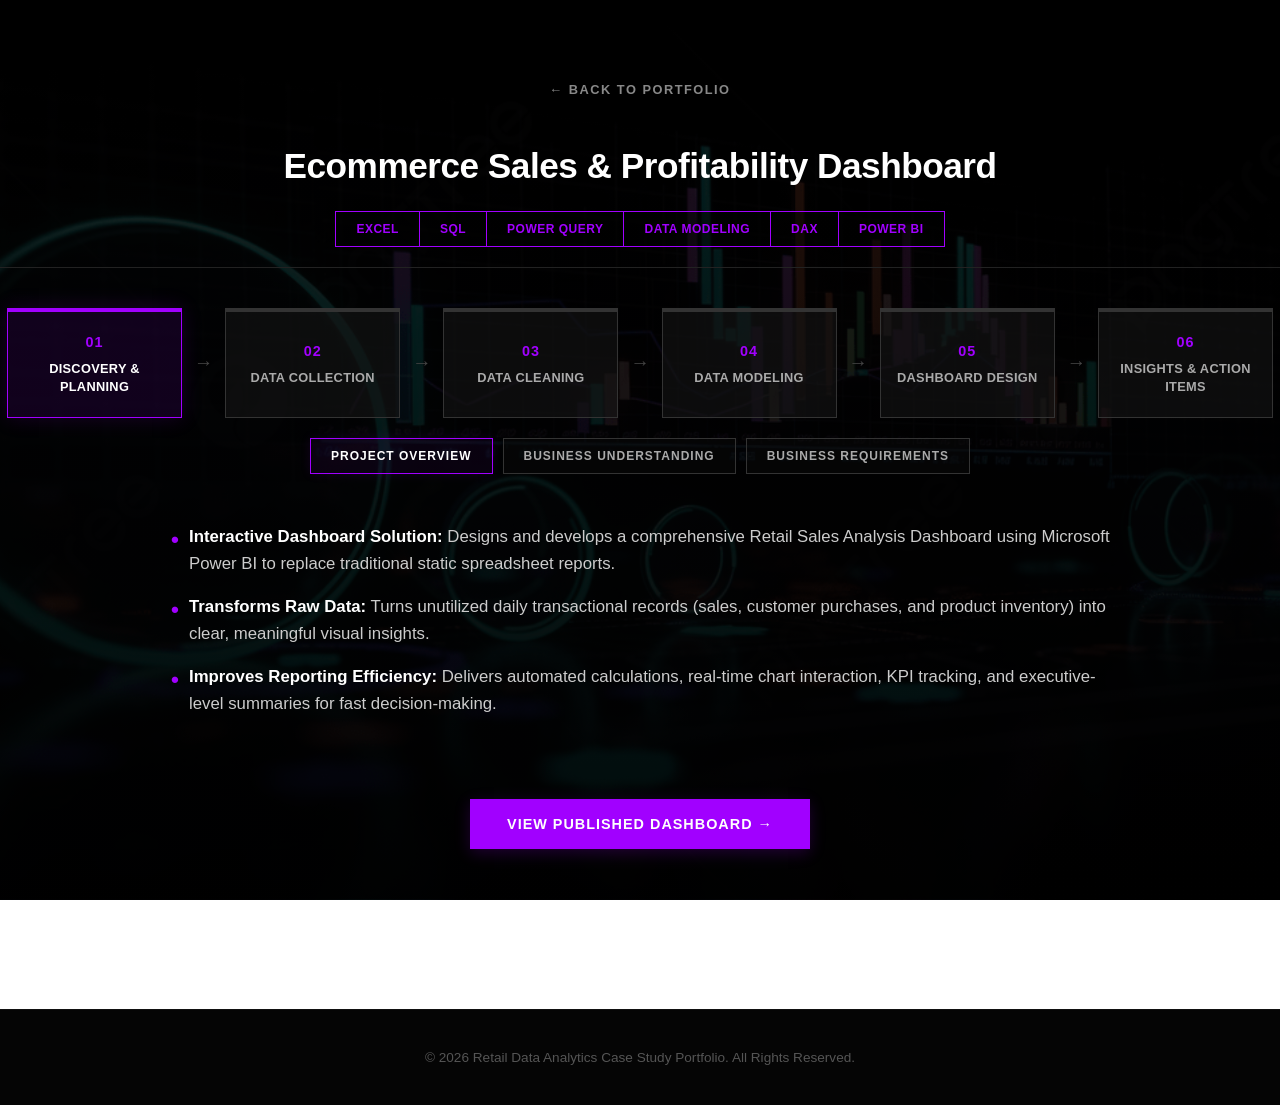
==== commit 38397dca: "Update project-ecommerce.html" ====
--- a/project-ecommerce.html
+++ b/project-ecommerce.html
@@ -3,207 +3,632 @@
 <head>
     <meta charset="UTF-8">
     <meta name="viewport" content="width=device-width, initial-scale=1.0">
-    <title>Ecommerce Sales & Profitability Dashboard | M.R. Data & Insights</title>
-    <link rel="stylesheet" href="style.css">
-    <link rel="stylesheet" href="case-study.css">
+    <title>Ecommerce Sales & Profitability Dashboard</title>
+    <style>
+        /* ==========================================================================
+           GLOBAL DARK STYLES & BACKGROUND SETUP
+           ========================================================================== */
+        html, 
+        body, 
+        main, 
+        .case-steps,
+        .case-heading {
+            background: linear-gradient(rgba(0, 0, 0, 0.85), rgba(0, 0, 0, 0.96)),
+                        url('hero-bg.jpg') no-repeat center center fixed !important;
+            background-size: cover !important;
+            background-attachment: fixed !important;
+            color: #ccc;
+            font-family: -apple-system, BlinkMacSystemFont, "Segoe UI", Roboto, sans-serif;
+            margin: 0;
+            padding: 0;
+            box-sizing: border-box;
+        }
+
+        /* HEADING LAYER */
+        .case-heading {
+            padding: 80px 10% 20px;
+            border-bottom: 1px solid #222;
+            text-align: center;
+        }
+        .back-link {
+            display: inline-block;
+            color: #888;
+            text-decoration: none;
+            font-size: 0.8rem;
+            font-weight: bold;
+            text-transform: uppercase;
+            letter-spacing: 1.5px;
+            transition: 0.3s;
+            margin-bottom: 20px;
+        }
+        .back-link:hover { color: #a100ff; }
+        
+        .case-heading h2 {
+            margin-bottom: 20px;
+            text-align: center;
+            color: #fff;
+            font-size: 2.2rem;
+            font-weight: 800;
+            letter-spacing: -0.5px;
+        }
+
+        /* AT A GLANCE PILLS SYSTEM */
+        .glance-bar {
+            max-width: 950px;
+            margin: 25px auto 0;
+            display: flex;
+            flex-direction: column;
+            align-items: center;
+        }
+        .glance-tags {
+            display: flex;
+            gap: 0;
+            flex-wrap: wrap;
+            justify-content: center;
+            border: 1px solid #a100ff;
+            padding: 0;
+        }
+        .glance-tags .skill-tab {
+            font-size: 0.75rem;
+            font-weight: bold;
+            color: #a100ff;
+            border-right: 1px solid #a100ff;
+            padding: 10px 20px;
+            text-transform: uppercase;
+            letter-spacing: 0.5px;
+            background: rgba(0, 0, 0, 0.4);
+            display: inline-block;
+        }
+        .glance-tags .skill-tab:last-child {
+            border-right: none;
+        }
+
+        /* MAIN PHASE STEP NAVIGATION TRACK */
+        .step-tabs-container {
+            position: static !important;
+            background: transparent !important;
+            border: none !important;
+            margin: 40px auto 20px !important;
+            padding: 0 4% !important;
+            width: 100% !important;
+            max-width: 1400px;
+            box-sizing: border-box;
+        }
+        .step-tabs {
+            display: flex;
+            align-items: center;
+            justify-content: center;
+            gap: 12px;
+            width: 100%;
+        }
+        .step-tab {
+            background: rgba(20, 20, 20, 0.6) !important; 
+            border: 1px solid #333 !important;
+            border-top: 4px solid #333 !important;
+            color: #aaa !important;
+            padding: 20px 16px;  
+            min-width: 175px;    
+            min-height: 110px;   
+            display: flex;
+            flex-direction: column;
+            align-items: center;
+            justify-content: center;
+            gap: 10px;
+            cursor: pointer;
+            font-family: inherit;
+            transition: all 0.3s ease;
+            text-align: center;
+            box-sizing: border-box;
+        }
+        .step-tab:hover {
+            border-color: #a100ff !important;
+            border-top-color: #a100ff !important;
+            color: #fff !important;
+        }
+        .step-tab.active {
+            border-top-color: #a100ff !important;
+            border-color: #a100ff !important;
+            background: rgba(161, 0, 255, 0.1) !important;
+            box-shadow: 0 0 20px rgba(161, 0, 255, 0.15);
+            color: #fff !important;
+        }
+        .step-num {
+            font-size: 0.9rem;
+            font-weight: 900;
+            color: #a100ff;
+            letter-spacing: 1px;
+        }
+        .step-title {
+            font-size: 0.8rem;
+            font-weight: bold;
+            text-transform: uppercase;
+            letter-spacing: 0.3px;
+            line-height: 1.4;
+        }
+        .step-flow-arrow {
+            color: #444;
+            font-size: 1.2rem;
+            user-select: none;
+        }
+
+        /* ==========================================================================
+           EXACT FIX: HORIZONTAL SUB-NAV PILLS LAYOUT FOR SUB-HEADINGS
+           ========================================================================== */
+        .sub-navigation-bar {
+            display: flex;
+            justify-content: center;
+            gap: 10px;
+            margin: 20px auto 40px;
+            max-width: 950px;
+            flex-wrap: wrap;
+        }
+        .sub-pill {
+            background: rgba(10, 10, 10, 0.4);
+            border: 1px solid #333;
+            color: #aaa;
+            padding: 10px 20px;
+            font-size: 0.75rem;
+            font-weight: bold;
+            text-transform: uppercase;
+            letter-spacing: 1px;
+            cursor: pointer;
+            transition: all 0.3s ease;
+        }
+        .sub-pill:hover {
+            border-color: #a100ff;
+            color: #fff;
+        }
+        .sub-pill.active {
+            border-color: #a100ff;
+            color: #fff;
+            background: rgba(161, 0, 255, 0.05);
+            box-shadow: 0 0 10px rgba(161, 0, 255, 0.1);
+        }
+
+        /* CONTENT LIST CONTENT AREAS */
+        .case-steps {
+            padding: 0 10% 60px;
+        }
+        .step-panel {
+            display: none;
+            max-width: 950px;
+            margin: 0 auto;
+        }
+        .step-panel.active {
+            display: block;
+        }
+
+        .sub-content-panel {
+            display: none;
+            animation: fadeIn 0.3s ease;
+        }
+        .sub-content-panel.active {
+            display: block;
+        }
+
+        @keyframes fadeIn {
+            from { opacity: 0; transform: translateY(6px); }
+            to { opacity: 1; transform: translateY(0); }
+        }
+
+        /* RECRUITER LIST STYLING */
+        ul.recruiter-list {
+            list-style: none;
+            padding: 10px 0;
+        }
+        ul.recruiter-list li {
+            position: relative;
+            padding-left: 24px;
+            margin-bottom: 16px;
+            font-size: 1.05rem;
+            color: #ccc;
+            line-height: 1.6;
+        }
+        ul.recruiter-list li::before {
+            content: "•";
+            color: #a100ff;
+            font-weight: bold;
+            font-size: 1.4rem;
+            position: absolute;
+            left: 6px;
+            top: -2px;
+        }
+        ul.recruiter-list li strong {
+            color: #fff;
+            font-weight: 600;
+        }
+
+        code {
+            font-family: Consolas, Monaco, monospace;
+            background: rgba(255, 255, 255, 0.08);
+            color: #e0aaff;
+            padding: 2px 6px;
+            border-radius: 4px;
+            font-size: 0.9em;
+        }
+
+        .case-publish {
+            padding: 40px 10% 100px;
+            text-align: center;
+        }
+        .publish-btn {
+            display: inline-block;
+            color: #fff;
+            background: #a100ff;
+            text-decoration: none;
+            font-weight: bold;
+            text-transform: uppercase;
+            letter-spacing: 1px;
+            font-size: 0.9rem;
+            padding: 16px 36px;
+            border: 1px solid #a100ff;
+            transition: 0.3s;
+            box-shadow: 0 4px 15px rgba(161, 0, 255, 0.2);
+        }
+        .publish-btn:hover {
+            background: transparent;
+            color: #a100ff;
+            box-shadow: 0 4px 20px rgba(161, 0, 255, 0.4);
+        }
+
+        footer {
+            padding: 40px 10%;
+            background: #050505 !important;
+            text-align: center;
+            border-top: 1px solid #111;
+            font-size: 0.85rem;
+            color: #555;
+        }
+
+        @media (max-width: 1250px) {
+            .step-tabs-container { overflow-x: auto !important; padding: 12px 10px !important; }
+            .step-tabs { width: max-content; padding: 0 5px; }
+        }
+    </style>
 </head>
 <body>
 
-    <main>
-        <section class="case-heading">
-            <a href="index.html#projects" class="back-link">&larr; Back to Portfolio</a>
-            <h2>Ecommerce Sales & Profitability Dashboard</h2>
-
-            <div class="glance-bar">
-                <div class="glance-tags">
-                    <span class="skill-tab">Excel</span>
-                    <span class="skill-tab">SQL</span>
-                    <span class="skill-tab">Power Query</span>
-                    <span class="skill-tab">Data Modeling</span>
-                    <span class="skill-tab">DAX</span>
-                    <span class="skill-tab">Power BI</span>
-                </div>
-            </div>
-        </section>
-
-        <div class="step-tabs-container">
-            <div class="step-tabs">
-                <button class="step-tab active" data-step="discovery">
-                    <span class="step-num">01</span>
-                    <span class="step-title">Discovery & Planning</span>
-                </button>
-                <span class="step-flow-arrow">&rarr;</span>
-                
-                <button class="step-tab" data-step="collection">
-                    <span class="step-num">02</span>
-                    <span class="step-title">Data Collection</span>
-                </button>
-                <span class="step-flow-arrow">&rarr;</span>
-                
-                <button class="step-tab" data-step="cleaning">
-                    <span class="step-num">03</span>
-                    <span class="step-title">Data Cleaning</span>
-                </button>
-                <span class="step-flow-arrow">&rarr;</span>
-                
-                <button class="step-tab" data-step="modeling">
-                    <span class="step-num">04</span>
-                    <span class="step-title">Data Modeling</span>
-                </button>
-                <span class="step-flow-arrow">&rarr;</span>
-                
-                <button class="step-tab" data-step="design">
-                    <span class="step-num">05</span>
-                    <span class="step-title">Dashboard Design</span>
-                </button>
-                <span class="step-flow-arrow">&rarr;</span>
-                
-                <button class="step-tab" data-step="outcomes">
-                    <span class="step-num">06</span>
-                    <span class="step-title">Insights & Recommendations</span>
-                </button>
-            </div>
-        </div>
-
-        <section class="case-steps">
-
-            <div class="step-panel active" id="panel-discovery">
-
-                <nav class="subnav">
-                    <a href="#s-overview">Project Overview</a>
-                    <a href="#s-business-understanding">Business Understanding</a>
-                    <a href="#s-business-requirements">Business Requirements</a>
-                </nav>
-
-                <div class="subsection" id="s-overview">
-                    <h3>Project Overview</h3>
-                    <p class="placeholder">[Add content: what this project is, who it's for, and what it delivers.]</p>
-                </div>
-
-                <div class="subsection" id="s-business-understanding">
-                    <h3>Business Understanding</h3>
-                    <p class="placeholder">[Add content: the business context — what kind of company/industry, what problem they were facing before this dashboard existed.]</p>
-                </div>
-
-                <div class="subsection" id="s-business-requirements">
-                    <h3>Business Requirements</h3>
-                    <p class="placeholder">[Add content: what stakeholders asked for — e.g. "leadership needed visibility into regional profit margins." Bullet list works well here.]</p>
-                </div>
-
-            </div>
-
-            <div class="step-panel" id="panel-collection">
-
-                <nav class="subnav">
-                    <a href="#s-data-collection">Data Collection</a>
-                    <a href="#s-dataset-understanding">Dataset Understanding</a>
-                </nav>
-
-                <div class="subsection" id="s-data-collection">
-                    <h3>Data Collection</h3>
-                    <p class="placeholder">[Add content: where the data came from, file format, how it was accessed.]</p>
-                </div>
-
-                <div class="subsection" id="s-dataset-understanding">
-                    <h3>Dataset Understanding</h3>
-                    <p class="placeholder">[Add content: tables/sheets involved, number of rows/columns, what each field represents.]</p>
-                    <div class="detail-grid">
-                        <div class="detail-field">
-                            <span class="field-label">Records</span>
-                            <span class="field-value">[e.g. 9,994 rows]</span>
-                        </div>
-                        <div class="detail-field">
-                            <span class="field-label">Tables</span>
-                            <span class="field-value">[e.g. Orders, Customers, Products]</span>
-                        </div>
-                    </div>
-                </div>
-
-            </div>
-
-            <div class="step-panel" id="panel-cleaning">
-
-                <nav class="subnav">
-                    <a href="#s-cleaning-issues">Cleaning Issues</a>
-                </nav>
-
-                <div class="subsection" id="s-cleaning-issues">
-                    <h3>Every Data Cleaning Issue</h3>
-                    <p class="placeholder">[Add logic steps implemented inside Power Query for anomalies handling here.]</p>
-                </div>
-
-            </div>
-
-            <div class="step-panel" id="panel-modeling">
-
-                <nav class="subnav">
-                    <a href="#s-data-modeling">Data Modeling</a>
-                </nav>
-
-                <div class="subsection" id="s-data-modeling">
-                    <h3>Data Modeling</h3>
-                    <p class="placeholder">[Add content: Star Schema structural setup metrics.]</p>
-                </div>
-
-            </div>
-
-            <div class="step-panel" id="panel-design">
-
-                <nav class="subnav">
-                    <a href="#s-dashboard-planning">Dashboard Planning</a>
-                </nav>
-
-                <div class="subsection" id="s-dashboard-planning">
-                    <h3>Dashboard Planning</h3>
-                    <p class="placeholder">[Add UI layouts overview details.]</p>
-                </div>
-
-            </div>
-
-            <div class="step-panel" id="panel-outcomes">
-
-                <nav class="subnav">
-                    <a href="#s-insights">Business Insights</a>
-                </nav>
-
-                <div class="subsection" id="s-insights">
-                    <h3>Business Insights</h3>
-                    <p class="placeholder">[Add data outcomes observations details.]</p>
-                </div>
-
-            </div>
-
-        </section>
-
-        <section class="case-publish">
-            <a href="#" target="_blank" class="publish-btn">View Published Dashboard &rarr;</a>
-        </section>
+    <div class="case-heading">
+        <a href="#" class="back-link">← Back To Portfolio</a>
+        <h2>Ecommerce Sales & Profitability Dashboard</h2>
+        
+        <div class="glance-bar">
+            <div class="glance-tags">
+                <span class="skill-tab">Excel</span>
+                <span class="skill-tab">SQL</span>
+                <span class="skill-tab">Power Query</span>
+                <span class="skill-tab">Data Modeling</span>
+                <span class="skill-tab">DAX</span>
+                <span class="skill-tab">Power BI</span>
+            </div>
+        </div>
+    </div>
+
+    <div class="step-tabs-container">
+        <div class="step-tabs">
+            <div id="tab-phase1" class="step-tab active" onclick="switchMainPhase('phase1')">
+                <span class="step-num">01</span>
+                <span class="step-title">Discovery & Planning</span>
+            </div>
+            <div class="step-flow-arrow">→</div>
+            
+            <div id="tab-phase2" class="step-tab" onclick="switchMainPhase('phase2')">
+                <span class="step-num">02</span>
+                <span class="step-title">Data Collection</span>
+            </div>
+            <div class="step-flow-arrow">→</div>
+            
+            <div id="tab-phase3" class="step-tab" onclick="switchMainPhase('phase3')">
+                <span class="step-num">03</span>
+                <span class="step-title">Data Cleaning</span>
+            </div>
+            <div class="step-flow-arrow">→</div>
+            
+            <div id="tab-phase4" class="step-tab" onclick="switchMainPhase('phase4')">
+                <span class="step-num">04</span>
+                <span class="step-title">Data Modeling</span>
+            </div>
+            <div class="step-flow-arrow">→</div>
+            
+            <div id="tab-phase5" class="step-tab" onclick="switchMainPhase('phase5')">
+                <span class="step-num">05</span>
+                <span class="step-title">Dashboard Design</span>
+            </div>
+            <div class="step-flow-arrow">→</div>
+            
+            <div id="tab-phase6" class="step-tab" onclick="switchMainPhase('phase6')">
+                <span class="step-num">06</span>
+                <span class="step-title">Insights & Action Items</span>
+            </div>
+        </div>
+    </div>
+
+    <main class="case-steps">
+
+        <div id="phase1" class="step-panel active">
+            <div class="sub-navigation-bar">
+                <div class="sub-pill active" onclick="switchSubContent('phase1', 'p1-sub1')">Project Overview</div>
+                <div class="sub-pill" onclick="switchSubContent('phase1', 'p1-sub2')">Business Understanding</div>
+                <div class="sub-pill" onclick="switchSubContent('phase1', 'p1-sub3')">Business Requirements</div>
+            </div>
+            
+            <div id="p1-sub1" class="sub-content-panel active">
+                <ul class="recruiter-list">
+                    <li><strong>Interactive Dashboard Solution:</strong> Designs and develops a comprehensive Retail Sales Analysis Dashboard using Microsoft Power BI to replace traditional static spreadsheet reports.</li>
+                    <li><strong>Transforms Raw Data:</strong> Turns unutilized daily transactional records (sales, customer purchases, and product inventory) into clear, meaningful visual insights.</li>
+                    <li><strong>Improves Reporting Efficiency:</strong> Delivers automated calculations, real-time chart interaction, KPI tracking, and executive-level summaries for fast decision-making.</li>
+                </ul>
+            </div>
+            <div id="p1-sub2" class="sub-content-panel">
+                <ul class="recruiter-list">
+                    <li><strong>Addresses Retail Challenges:</strong> Identifies the business need to track high-performing items, regional profit margins, and seasonal sales trends.</li>
+                    <li><strong>Evaluates Store Obstacles:</strong> Focuses on answering how different customer segments purchase products and how discount strategies impact overall net profit.</li>
+                    <li><strong>Applies BI Lifecycle:</strong> Handles the complete Business Intelligence lifecycle including data preparation, exploratory data analysis, data modeling, and business reporting.</li>
+                </ul>
+            </div>
+            <div id="p1-sub3" class="sub-content-panel">
+                <ul class="recruiter-list">
+                    <li><strong>Monitors Financial Performance:</strong> Tracks core business metrics including historical revenue patterns, net profit, quantities sold, and discount behaviors across multiple years.</li>
+                    <li><strong>Isolates Performance Drivers:</strong> Sets up tools to easily identify high-performing and underperforming product categories across different geographic regions.</li>
+                    <li><strong>Analyzes Customer Behavior:</strong> Groups and evaluates purchasing behaviors across various corporate and customer segments.</li>
+                    <li><strong>Generates Strategic Takeaways:</strong> Develops a clear presentation framework for executive-level recommendations to improve the store's future business performance.</li>
+                </ul>
+            </div>
+        </div>
+
+        <div id="phase2" class="step-panel">
+            <div class="sub-navigation-bar">
+                <div class="sub-pill active" onclick="switchSubContent('phase2', 'p2-sub1')">Data Sourcing Strategy</div>
+                <div class="sub-pill" onclick="switchSubContent('phase2', 'p2-sub2')">Dataset Dimension Fields</div>
+            </div>
+            
+            <div id="p2-sub1" class="sub-content-panel active">
+                <ul class="recruiter-list">
+                    <li><strong>Base Retail Dataset:</strong> Sources an enterprise-grade retail transactional dataset from Kaggle containing 9,000+ clean records.</li>
+                    <li><strong>Synthetic Anomaly Injection:</strong> Uses Generative AI to intentionally inject realistic human entry errors, structural messiness, and logical bugs into the dataset.</li>
+                    <li><strong>Scaled Environment:</strong> Expands the dataset footprint into a robust testing environment of 20,000+ total records to test automated data auditing at scale.</li>
+                    <li><strong>Professional Experience Simulation:</strong> Design-engineers specific database challenges to systematically test data quality frameworks in both Excel and Power Query.</li>
+                </ul>
+            </div>
+            <div id="p2-sub2" class="sub-content-panel">
+                <ul class="recruiter-list">
+                    <li><strong>Monitors Transaction Identifiers:</strong> Evaluates tracking columns including unique Order IDs, Customer Names, and localized City or Region parameters.</li>
+                    <li><strong>Tracks Financial Variables:</strong> Structures data properties capturing financial variables such as itemized Product Categories, Sales Revenue, Quantities, and Net Profit margins.</li>
+                    <li><strong>Captures Shipping Elements:</strong> Includes multi-year performance timelines detailing specific Order Dates, Shipment Dates, and localized shipping modes.</li>
+                </ul>
+            </div>
+        </div>
+
+        <div id="phase3" class="step-panel">
+            <div class="sub-navigation-bar">
+                <div class="sub-pill active" onclick="switchSubContent('phase3', 'p3-sub1')">CLEAN Framework</div>
+                <div class="sub-pill" onclick="switchSubContent('phase3', 'p3-sub2')">Cleaning Strategy</div>
+                <div class="sub-pill" onclick="switchSubContent('phase3', 'p3-sub3')">Excel Cleaning</div>
+                <div class="sub-pill" onclick="switchSubContent('phase3', 'p3-sub4')">Power Query</div>
+                <div class="sub-pill" onclick="switchSubContent('phase3', 'p3-sub5')">Exceptions & Anomalies</div>
+            </div>
+            
+            <div id="p3-sub1" class="sub-content-panel active">
+                <ul class="recruiter-list">
+                    <li><strong>Conceptualize the Data (C):</strong> Checked the key metrics, columns, and dimensions to understand what each row represented before changing any data.</li>
+                    <li><strong>Locate Solvable Issues (L):</strong> Eyeballed the data and filtered distinct values to build an issue log tracking inconsistent dates, bad categories, and duplicates.</li>
+                    <li><strong>Evaluate Unsolvable Issues (E):</strong> Separated and flagged systemic data quality bugs that had no source of truth, like missing order dates or negative shipping durations.</li>
+                    <li><strong>Augment the Data (A):</strong> Improved the dataset by splitting customer names into components and creating helper columns to track business logic breaks.</li>
+                    <li><strong>Note and Document (N):</strong> Created a detailed table log tracking the column name, issue description, row counts, and your exact technical resolution.</li>
+                </ul>
+            </div>
+            <div id="p3-sub2" class="sub-content-panel">
+                <ul class="recruiter-list">
+                    <li><strong>Adopted Agile Principles:</strong> Focused on delivering data that is "good enough to analyze, share, and iterate on" instead of waiting for a perfect dataset.</li>
+                    <li><strong>Executed Three-Step Processing:</strong> Iterated through the data by first removing obvious dirty columns, standardizing text layouts, and finally refining values after initial analysis.</li>
+                </ul>
+            </div>
+            <div id="p3-sub3" class="sub-content-panel">
+                <ul class="recruiter-list">
+                    <li><strong>Fixed Inconsistent Categorizations:</strong> Used <code>TRIM</code>, <code>PROPER</code>, and <code>XLOOKUP</code> functions to populate 163 missing product category values based on valid product details.</li>
+                    <li><strong>Standardized Text Data:</strong> Cleared out blank, whitespace-only, and hyphen (<code>"-"</code>) entries inside the Region and City columns, standardizing invalid values to <code>"Missing"</code>.</li>
+                    <li><strong>Enforced String Formatting:</strong> Corrected structural formatting for the Postal Code column by using the <code>TEXT</code> function to restore missing leading zeros and enforce a standard 5-digit layout.</li>
+                    <li><strong>Manually Populated Records:</strong> Investigated missing postal codes for Burlington, Vermont, and manually populated them with the correct verified ZIP code (<code>05401</code>).</li>
+                </ul>
+            </div>
+            <div id="p3-sub4" class="sub-content-panel">
+                <ul class="recruiter-list">
+                    <li><strong>Removed Structural Waste:</strong> Dropped a completely Unnamed Column affecting 66 rows that held zero business value.</li>
+                    <li><strong>Standardized System Timestamps:</strong> Uniformed all records in both the Order Date and Shipment Date columns into a clean, matching <code>DD-MMM-YY</code> date format structure.</li>
+                    <li><strong>Parsed Customer Attributes:</strong> Split full names into separate component columns while preserving the original column to keep reporting features flexible.</li>
+                </ul>
+            </div>
+            <div id="p3-sub5" class="sub-content-panel">
+                <ul class="recruiter-list">
+                    <li><strong>Retained Systemic Nulls:</strong> Kept 327 missing order dates as null values and flagged them as quality bugs because the source data could not be reliably inferred.</li>
+                    <li><strong>Tracked Business Logic Violations:</strong> Identified 55 rows where the shipment date occurred before the order date; created a helper column to calculate shipment days and flagged the negative anomalies for review.</li>
+                    <li><strong>Flagged Zero Quantities:</strong> Isolated 39 rows where the item quantity equaled zero despite having a positive sales value, highlighting them as a business rule exception.</li>
+                    <li><strong>Isolated Financial Anomalies:</strong> Retained and flagged 41 negative sales rows (representing potential returns or adjustments) and 168 profit anomalies exceeding 200% of sales values for separate business validation.</li>
+                </ul>
+            </div>
+        </div>
+
+        <div id="phase4" class="step-panel">
+            <div class="sub-navigation-bar">
+                <div class="sub-pill active" onclick="switchSubContent('phase4', 'p4-sub1')">SCAN Framework</div>
+                <div class="sub-pill" onclick="switchSubContent('phase4', 'p4-sub2')">SQL & MySQL Ingestion</div>
+                <div class="sub-pill" onclick="switchSubContent('phase4', 'p4-sub3')">Normalization</div>
+                <div class="sub-pill" onclick="switchSubContent('phase4', 'p4-sub4')">Star Schema Architecture</div>
+                <div class="sub-pill" onclick="switchSubContent('phase4', 'p4-sub5')">Initial EDA</div>
+            </div>
+            
+            <div id="p4-sub1" class="sub-content-panel active">
+                <ul class="recruiter-list">
+                    <li><strong>Mapped Stakeholder Goals (S):</strong> Identified exactly which KPIs and dimensions mattered most to the business, aligning the dashboard view with core themes like revenue performance, regional margins, and discount impacts.</li>
+                    <li><strong>Scoped Core Data (C):</strong> Organized the raw dataset schema into clean, logical groups covering customer data, product categories, order variables, and geography fields.</li>
+                    <li><strong>Analyzed Aggregates & Anomalies (A):</strong> Evaluated high-level metrics and outlier patterns to establish target outputs for automated trend detection and anomaly tracking.</li>
+                    <li><strong>Targeted Notable Segments (N):</strong> Sliced the transactional records by specific timeframes and categories to surface early business insights during the modeling phase.</li>
+                </ul>
+            </div>
+            <div id="p4-sub2" class="sub-content-panel">
+                <ul class="recruiter-list">
+                    <li><strong>Prepared Bulk Staging:</strong> Saved the cleaned retail data as a <code>CSV UTF-8</code> file from Excel and moved it to the secure MySQL server upload directory.</li>
+                    <li><strong>Authenticated Server Pipeline:</strong> Opened the Windows Command Prompt, navigated directly to the MySQL bin directory, and connected to the server as root to access the command-line client.</li>
+                    <li><strong>Executed High-Speed Ingestion:</strong> Selected the project database using <code>USE ecommerce_project;</code>, truncated the old tables to clean up previous data, and ran the <code>LOAD DATA INFILE</code> command to rapidly import the entire dataset.</li>
+                    <li><strong>Validated Structural Integrity:</strong> Verified the row counts using <code>SELECT COUNT(*)</code> to ensure all records loaded successfully, and ran <code>LIMIT 10</code> queries to confirm precise data integrity and <code>DATE</code> datatype conversions.</li>
+                </ul>
+            </div>
+            <div id="p4-sub3" class="sub-content-panel">
+                <ul class="recruiter-list">
+                    <li><strong>Identifies Redundancy Issues:</strong> Spotted structural data duplication where customer descriptions and product details repeated inefficiently on every individual transaction row.</li>
+                    <li><strong>Normalized Flat Table Architecture:</strong> Separated the single, messy raw table by breaking down the fields and creating distinct, specialized entity tables.</li>
+                    <li><strong>Improved Database Maintainability:</strong> Created an organized system where each unique customer and product record was stored only once, drastically reducing redundancy and improving scalability.</li>
+                </ul>
+            </div>
+            <div id="p4-sub4" class="sub-content-panel">
+                <ul class="recruiter-list">
+                    <li><strong>Defined Dimension Layer:</strong> Created <code>Customer_Dim</code> (storing names and segments) and <code>Product_Dim</code> (storing sub-categories) using <code>Customer_ID</code> and <code>Product_ID</code> as primary keys.</li>
+                    <li><strong>Established Fact Layer:</strong> Structured the central <code>Order_Fact</code> table using <code>Fact_ID</code> as the primary key to hold numeric transactional metrics like sales, quantities, discounts, and profits.</li>
+                    <li><strong>Configured Relationships:</strong> Connected the tables together using clear One-to-Many relationships, linking the dimension lookup keys straight into the central fact table.</li>
+                    <li><strong>Optimized Query Performance:</strong> Achieved faster query execution times, cleaner aggregations, and an industry-standard dashboard schema perfect for reporting tools.</li>
+                </ul>
+            </div>
+            <div id="p4-sub5" class="sub-content-panel">
+                <ul class="recruiter-list">
+                    <li><strong>Analyzed Financial Health Metrics:</strong> Calculated baseline aggregations across the entire dataset to establish global benchmarks for Total Sales, Net Profit, and overall Profit Margin percentages.</li>
+                    <li><strong>Investigated the Discount Impact:</strong> Ran distribution checks on discount percentages to isolate how promotional pricing scales against net profitability, identifying severe margin drops past specific discount thresholds.</li>
+                    <li><strong>Profiled Product Category Performance:</strong> Sliced transactional volumes against specific categories and sub-categories to instantly separate consistent high-margin items from high-revenue loss-leaders.</li>
+                    <li><strong>Evaluated Customer Purchasing Patterns:</strong> Grouped order records by corporate and consumer segments to evaluate average order values, quantities per transaction, and return frequencies.</li>
+                    <li><strong>Mapped Regional Demand Dynamics:</strong> Aggregated sales performance across geographic regions and cities to pinpoint underperforming territories and identify high-demand localized markets.</li>
+                    <li><strong>Tracked Time-Series Seasonal Trends:</strong> Audited historical sales performance across a multi-year timeline to capture critical monthly and quarterly seasonal spikes.</li>
+                </ul>
+            </div>
+        </div>
+
+        <div id="phase5" class="step-panel">
+            <div class="sub-navigation-bar">
+                <div class="sub-pill active" onclick="switchSubContent('phase5', 'p5-sub1')">DASH Framework</div>
+                <div class="sub-pill" onclick="switchSubContent('phase5', 'p5-sub2')">Dashboard Planning</div>
+                <div class="sub-pill" onclick="switchSubContent('phase5', 'p5-sub3')">Visual Selection</div>
+                <div class="sub-pill" onclick="switchSubContent('phase5', 'p5-sub4')">Interface Breakdown</div>
+            </div>
+            
+            <div id="p5-sub1" class="sub-content-panel active">
+                <ul class="recruiter-list">
+                    <li><strong>Managed Duplicates & Visual Noise (D):</strong> Cleared out redundant charts, excessive gridlines, and overlapping labels to keep the reporting space clean and focused.</li>
+                    <li><strong>Isolated Performance Anomalies (A):</strong> Built clear visual alerts and conditional formatting rules to automatically highlight critical profit drops and high-discount exceptions.</li>
+                    <li><strong>Enforced Standardization (S):</strong> Unified all font hierarchies, currency definitions, and button placements across every page to provide a seamless user experience.</li>
+                    <li><strong>Handled Blank & Null Views (H):</strong> Designed defensive data layouts to ensure that empty fields or unpopulated region filters do not break chart elements during live cross-filtering.</li>
+                </ul>
+            </div>
+            <div id="p5-sub2" class="sub-content-panel">
+                <ul class="recruiter-list">
+                    <li><strong>Structured a Multi-Page Interface:</strong> Designed a logical 3-page user path consisting of a Sales Dashboard, Product Dashboard, and an Executive Summary.</li>
+                    <li><strong>Integrated Interactive Controls:</strong> Implemented dynamic slicers for regions, order years, and product categories to allow users to customize their view on the fly.</li>
+                    <li><strong>Established Clear Navigation:</strong> Configured user-friendly page-navigation buttons and interactive bookmarks to let stakeholders move smoothly between deep-dives.</li>
+                </ul>
+            </div>
+            <div id="p5-sub3" class="sub-content-panel">
+                <ul class="recruiter-list">
+                    <li><strong>Applied KPI Status Cards:</strong> Placed bold summary boxes at the very top of the screens to display immediate numbers for Total Sales, Profit, and Orders.</li>
+                    <li><strong>Selected Line Charts:</strong> Utilized continuous line visualizations to track monthly and quarterly sales growth trends over the multi-year timeline.</li>
+                    <li><strong>Deployed Donut Visuals:</strong> Used compact donut charts to show clean market share distributions across main customer segments and high-level product categories.</li>
+                    <li><strong>Leveraged Horizontal Bar Charts:</strong> Chosen to rank localized sub-category performance and regional revenues cleanly without text wrapping issues.</li>
+                </ul>
+            </div>
+            <div id="p5-sub4" class="sub-content-panel">
+                <ul class="recruiter-list">
+                    <li><strong>Sales Performance Page:</strong> Focused on global revenue trends, localized geographic mapping, and order quantity distributions.</li>
+                    <li><strong>Product Profitability Page:</strong> Created a dedicated area to drill down into product categories to isolate high-margin lines from loss-leaders.</li>
+                    <li><strong>Executive Summary Layer:</strong> Built a high-level manager space that translates complex visual charts directly into clear operational action items.</li>
+                </ul>
+            </div>
+        </div>
+
+        <div id="phase6" class="step-panel">
+            <div class="sub-navigation-bar">
+                <div class="sub-pill active" onclick="switchSubContent('phase6', 'p6-sub1')">Business Insights</div>
+                <div class="sub-pill" onclick="switchSubContent('phase6', 'p6-sub2')">Strategic Recommendations</div>
+                <div class="sub-pill" onclick="switchSubContent('phase6', 'p6-sub3')">Challenges Faced</div>
+                <div class="sub-pill" onclick="switchSubContent('phase6', 'p6-sub4')">Future Improvements</div>
+            </div>
+            
+            <div id="p6-sub1" class="sub-content-panel active">
+                <ul class="recruiter-list">
+                    <li><strong>Analyzed Seasonal Sales Trends:</strong> Discovered that sales growth peaks sharply in March, while October and November show consistent declines, revealing a clear seasonal demand pattern.</li>
+                    <li><strong>Evaluated Customer Segments:</strong> Identified that the Consumer segment contributes 51.68% of total sales, significantly outperforming the Corporate (29.43%) and Home Office (18.89%) groups.</li>
+                    <li><strong>Isolated Low-Margin Categories:</strong> Found that the Furniture category records the weakest profitability despite maintaining reasonable sales volume, pointing to inefficient pricing or discount strategies.</li>
+                    <li><strong>Mapped Regional Revenues:</strong> Measured that the West region generates the highest sales ($1.39M), while the South region contributes the lowest ($0.94M), highlighting regional growth opportunities.</li>
+                    <li><strong>Ranked Sub-Category Performance:</strong> Ranked transactional items to show that Phones and Accessories dominate sales, while Fasteners remains the weakest-performing sub-category.</li>
+                    <li><strong>Uncovered the Sales vs. Profit Trap:</strong> Proved that high sales do not always mean high profits; highlighted that Cisco TelePresence generates strong sales but only a 0.82% profit margin, while HON Chairs operate at a -4.94% profit margin.</li>
+                    <li><strong>Audited Discounting Practices:</strong> Confirmed that Furniture receives one of the highest average discounts (16.09%) while generating the lowest profitability, showing that current discounting practices reduce margins without delivering a proportional return.</li>
+                </ul>
+            </div>
+            <div id="p6-sub2" class="sub-content-panel">
+                <ul class="recruiter-list">
+                    <li><strong>Implement Seasonal Planning:</strong> Align promotions, inventory planning, and staffing with the March demand peak, while introducing targeted campaigns during October–November to reduce seasonal slowdowns.</li>
+                    <li><strong>Revamp Pricing Strategy:</strong> Re-evaluate Furniture pricing and discount policies by testing lower discount levels or premium bundle offers to improve profitability.</li>
+                    <li><strong>Optimize Category Performance:</strong> Develop focused marketing strategies for underperforming categories such as Furniture and Fasteners to improve their sales contribution.</li>
+                    <li><strong>Review Low-Margin Products:</strong> Review high-sales, low-margin products (like Cisco TelePresence and HON Chairs) to identify pricing, procurement, or cost optimization opportunities.</li>
+                    <li><strong>Target Regional Growth:</strong> Investigate the factors contributing to the South region's lower performance and replicate successful practices from the high-performing West region.</li>
+                    <li><strong>Expand Customer Segments:</strong> Continue leveraging the strong Consumer segment while expanding targeted campaigns for Corporate and Home Office customers to diversify revenue streams.</li>
+                    <li><strong>Capture Growth Opportunities:</strong> Continue investing in high-performing categories such as Technology and Office Supplies, while maintaining inventory and promotional support for top-performing products like the Canon ImageClass series.</li>
+                </ul>
+            </div>
+            <div id="p6-sub3" class="sub-content-panel">
+                <ul class="recruiter-list">
+                    <li><strong>Faced Complex Data Anomaly Auditing:</strong> Managed the tracking of synthetic human entry errors and invalid business logic rows across a large dataset without breaking report structures.</li>
+                    <li><strong>Balanced Volume vs. Value Visuals:</strong> Solved the challenge of representing high-volume, negative-margin items on the same chart layout without hiding baseline patterns.</li>
+                    <li><strong>Learned Scalable Schema Design:</strong> Confirmed that investing time up front in proper SQL database normalization makes dashboard construction significantly cleaner.</li>
+                </ul>
+            </div>
+            <div id="p6-sub4" class="sub-content-panel">
+                <ul class="recruiter-list">
+                    <li><strong>Integrate Machine Learning Forecasting:</strong> Plan to incorporate predictive modeling to forecast future monthly demand and optimize inventory levels before seasonal peaks.</li>
+                    <li><strong>Add Granular Profit Drill-Throughs:</strong> Aim to build automated drill-through summary sub-pages to trace individual transaction returns back to original promotional codes.</li>
+                </ul>
+            </div>
+        </div>
+
+        <div class="case-publish">
+            <a href="#" target="_blank" class="publish-btn">View Published Dashboard →</a>
+        </div>
+
     </main>
 
-    <footer id="contact">
-        <div class="footer-content">
-            <h2>Let's collaborate</h2>
-            <div class="contact-links">
-                <a href="mailto:maheshwarir2305@gmail.com">maheshwarir2305@gmail.com</a>
-                <span class="footer-divider">|</span>
-                <a href="tel:+917760588181">+91 7760588181</a>
-                <span class="footer-divider">|</span>
-                <a href="https://www.linkedin.com/in/maheshwari-r-24b4bb398/" target="_blank">LinkedIn</a>
-            </div>
-        </div>
+    <footer>
+        &copy; 2026 Retail Data Analytics Case Study Portfolio. All Rights Reserved.
     </footer>
 
     <script>
-        const tabs = document.querySelectorAll('.step-tab');
-        const panels = document.querySelectorAll('.step-panel');
-        tabs.forEach(tab => {
-            tab.addEventListener('click', () => {
-                tabs.forEach(t => t.classList.remove('active'));
-                panels.forEach(p => p.classList.remove('active'));
-                tab.classList.add('active');
-                document.getElementById('panel-' + tab.dataset.step).classList.add('active');
+        // Toggles the primary Phase level cards
+        function switchMainPhase(phaseId) {
+            document.querySelectorAll('.step-panel').forEach(panel => {
+                panel.classList.remove('active');
             });
-        });
+            document.querySelectorAll('.step-tab').forEach(tab => {
+                tab.classList.remove('active');
+            });
+
+            document.getElementById(phaseId).classList.add('active');
+            document.getElementById('tab-' + phaseId).classList.add('active');
+
+            // Automatically click the first sub-pill inside the newly opened phase panel
+            const firstPill = document.querySelector(`#${phaseId} .sub-pill`);
+            if (firstPill) {
+                firstPill.click();
+            }
+        }
+
+        // Toggles the horizontal nested button rows inside a single phase view
+        function switchSubContent(phaseId, contentId) {
+            const currentPhase = document.getElementById(phaseId);
+            
+            currentPhase.querySelectorAll('.sub-content-panel').forEach(panel => {
+                panel.classList.remove('active');
+            });
+            currentPhase.querySelectorAll('.sub-pill').forEach(pill => {
+                pill.classList.remove('active');
+            });
+
+            document.getElementById(contentId).classList.add('active');
+            event.currentTarget.classList.add('active');
+        }
     </script>
 
 </body>
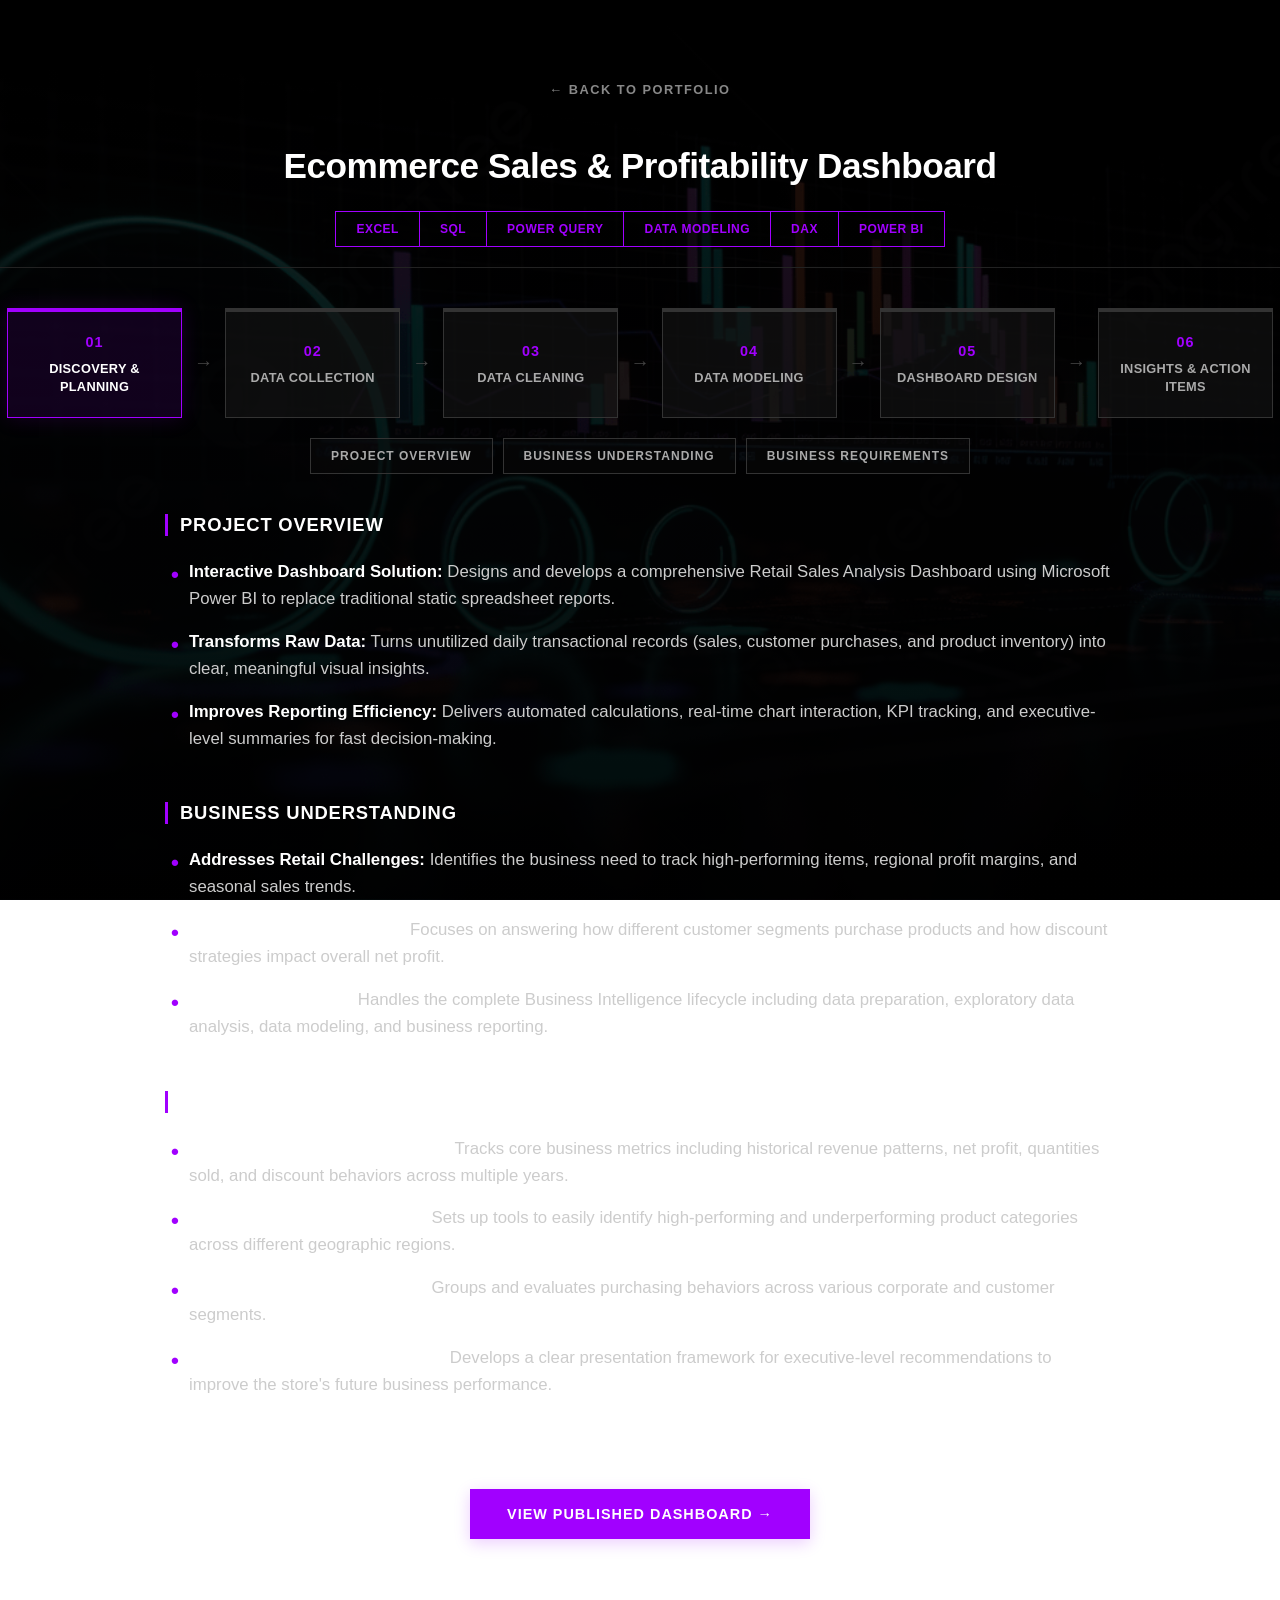
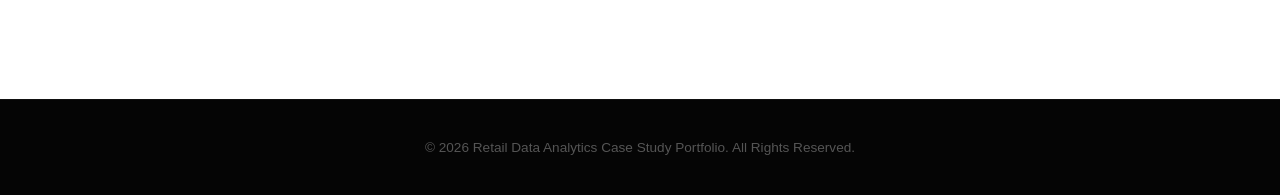
==== commit d7a9a9e7: "Refactor project-ecommerce.html for improved layout and styles Updated the styling and structure of " ====
--- a/project-ecommerce.html
+++ b/project-ecommerce.html
@@ -8,7 +8,9 @@
         /* ==========================================================================
            GLOBAL DARK STYLES & BACKGROUND SETUP
            ========================================================================== */
-        html, 
+        html {
+            scroll-behavior: smooth; /* Enables elegant fluid sliding behavior */
+        }
         body, 
         main, 
         .case-steps,
@@ -152,7 +154,7 @@
         }
 
         /* ==========================================================================
-           EXACT FIX: HORIZONTAL SUB-NAV PILLS LAYOUT FOR SUB-HEADINGS
+           SUB-NAV PILLS LAYOUT (ANCHOR BUTTON CARDS)
            ========================================================================== */
         .sub-navigation-bar {
             display: flex;
@@ -172,20 +174,16 @@
             text-transform: uppercase;
             letter-spacing: 1px;
             cursor: pointer;
+            text-decoration: none;
             transition: all 0.3s ease;
+            display: inline-block;
         }
         .sub-pill:hover {
             border-color: #a100ff;
             color: #fff;
         }
-        .sub-pill.active {
-            border-color: #a100ff;
-            color: #fff;
-            background: rgba(161, 0, 255, 0.05);
-            box-shadow: 0 0 10px rgba(161, 0, 255, 0.1);
-        }
-
-        /* CONTENT LIST CONTENT AREAS */
+
+        /* CONTENT ROW BLOCKS LAYOUT */
         .case-steps {
             padding: 0 10% 60px;
         }
@@ -196,25 +194,34 @@
         }
         .step-panel.active {
             display: block;
-        }
-
+            animation: fadeIn 0.4s ease;
+        }
+
+        /* ANCHOR CONTENT TARGETS STYLING */
         .sub-content-panel {
-            display: none;
-            animation: fadeIn 0.3s ease;
-        }
-        .sub-content-panel.active {
-            display: block;
+            margin-bottom: 50px;
+            scroll-margin-top: 30px; /* Gives nice breathing room layout when jumped to */
+        }
+        .sub-content-panel h3 {
+            color: #fff;
+            font-size: 1.15rem;
+            font-weight: 700;
+            margin-bottom: 18px;
+            text-transform: uppercase;
+            letter-spacing: 0.8px;
+            border-left: 3px solid #a100ff;
+            padding-left: 12px;
         }
 
         @keyframes fadeIn {
-            from { opacity: 0; transform: translateY(6px); }
-            to { opacity: 1; transform: translateY(0); }
+            from { opacity: 0; }
+            to { opacity: 1; }
         }
 
         /* RECRUITER LIST STYLING */
         ul.recruiter-list {
             list-style: none;
-            padding: 10px 0;
+            padding: 5px 0 0 0;
         }
         ul.recruiter-list li {
             position: relative;
@@ -347,26 +354,29 @@
 
         <div id="phase1" class="step-panel active">
             <div class="sub-navigation-bar">
-                <div class="sub-pill active" onclick="switchSubContent('phase1', 'p1-sub1')">Project Overview</div>
-                <div class="sub-pill" onclick="switchSubContent('phase1', 'p1-sub2')">Business Understanding</div>
-                <div class="sub-pill" onclick="switchSubContent('phase1', 'p1-sub3')">Business Requirements</div>
-            </div>
-            
-            <div id="p1-sub1" class="sub-content-panel active">
+                <a href="#p1-overview" class="sub-pill">Project Overview</a>
+                <a href="#p1-understanding" class="sub-pill">Business Understanding</a>
+                <a href="#p1-requirements" class="sub-pill">Business Requirements</a>
+            </div>
+            
+            <div id="p1-overview" class="sub-content-panel">
+                <h3>Project Overview</h3>
                 <ul class="recruiter-list">
                     <li><strong>Interactive Dashboard Solution:</strong> Designs and develops a comprehensive Retail Sales Analysis Dashboard using Microsoft Power BI to replace traditional static spreadsheet reports.</li>
                     <li><strong>Transforms Raw Data:</strong> Turns unutilized daily transactional records (sales, customer purchases, and product inventory) into clear, meaningful visual insights.</li>
                     <li><strong>Improves Reporting Efficiency:</strong> Delivers automated calculations, real-time chart interaction, KPI tracking, and executive-level summaries for fast decision-making.</li>
                 </ul>
             </div>
-            <div id="p1-sub2" class="sub-content-panel">
+            <div id="p1-understanding" class="sub-content-panel">
+                <h3>Business Understanding</h3>
                 <ul class="recruiter-list">
                     <li><strong>Addresses Retail Challenges:</strong> Identifies the business need to track high-performing items, regional profit margins, and seasonal sales trends.</li>
                     <li><strong>Evaluates Store Obstacles:</strong> Focuses on answering how different customer segments purchase products and how discount strategies impact overall net profit.</li>
                     <li><strong>Applies BI Lifecycle:</strong> Handles the complete Business Intelligence lifecycle including data preparation, exploratory data analysis, data modeling, and business reporting.</li>
                 </ul>
             </div>
-            <div id="p1-sub3" class="sub-content-panel">
+            <div id="p1-requirements" class="sub-content-panel">
+                <h3>Business Requirements & Objectives</h3>
                 <ul class="recruiter-list">
                     <li><strong>Monitors Financial Performance:</strong> Tracks core business metrics including historical revenue patterns, net profit, quantities sold, and discount behaviors across multiple years.</li>
                     <li><strong>Isolates Performance Drivers:</strong> Sets up tools to easily identify high-performing and underperforming product categories across different geographic regions.</li>
@@ -378,11 +388,12 @@
 
         <div id="phase2" class="step-panel">
             <div class="sub-navigation-bar">
-                <div class="sub-pill active" onclick="switchSubContent('phase2', 'p2-sub1')">Data Sourcing Strategy</div>
-                <div class="sub-pill" onclick="switchSubContent('phase2', 'p2-sub2')">Dataset Dimension Fields</div>
-            </div>
-            
-            <div id="p2-sub1" class="sub-content-panel active">
+                <a href="#p2-strategy" class="sub-pill">Data Sourcing Strategy</a>
+                <a href="#p2-fields" class="sub-pill">Dataset Dimension Fields</a>
+            </div>
+            
+            <div id="p2-strategy" class="sub-content-panel">
+                <h3>Data Sourcing Strategy</h3>
                 <ul class="recruiter-list">
                     <li><strong>Base Retail Dataset:</strong> Sources an enterprise-grade retail transactional dataset from Kaggle containing 9,000+ clean records.</li>
                     <li><strong>Synthetic Anomaly Injection:</strong> Uses Generative AI to intentionally inject realistic human entry errors, structural messiness, and logical bugs into the dataset.</li>
@@ -390,7 +401,8 @@
                     <li><strong>Professional Experience Simulation:</strong> Design-engineers specific database challenges to systematically test data quality frameworks in both Excel and Power Query.</li>
                 </ul>
             </div>
-            <div id="p2-sub2" class="sub-content-panel">
+            <div id="p2-fields" class="sub-content-panel">
+                <h3>Dataset Dimension Fields</h3>
                 <ul class="recruiter-list">
                     <li><strong>Monitors Transaction Identifiers:</strong> Evaluates tracking columns including unique Order IDs, Customer Names, and localized City or Region parameters.</li>
                     <li><strong>Tracks Financial Variables:</strong> Structures data properties capturing financial variables such as itemized Product Categories, Sales Revenue, Quantities, and Net Profit margins.</li>
@@ -401,14 +413,15 @@
 
         <div id="phase3" class="step-panel">
             <div class="sub-navigation-bar">
-                <div class="sub-pill active" onclick="switchSubContent('phase3', 'p3-sub1')">CLEAN Framework</div>
-                <div class="sub-pill" onclick="switchSubContent('phase3', 'p3-sub2')">Cleaning Strategy</div>
-                <div class="sub-pill" onclick="switchSubContent('phase3', 'p3-sub3')">Excel Cleaning</div>
-                <div class="sub-pill" onclick="switchSubContent('phase3', 'p3-sub4')">Power Query</div>
-                <div class="sub-pill" onclick="switchSubContent('phase3', 'p3-sub5')">Exceptions & Anomalies</div>
-            </div>
-            
-            <div id="p3-sub1" class="sub-content-panel active">
+                <a href="#p3-framework" class="sub-pill">CLEAN Framework</a>
+                <a href="#p3-strategy" class="sub-pill">Cleaning Strategy</a>
+                <a href="#p3-excel" class="sub-pill">Excel Cleaning</a>
+                <a href="#p3-query" class="sub-pill">Power Query</a>
+                <a href="#p3-exceptions" class="sub-pill">Exceptions & Anomalies</a>
+            </div>
+            
+            <div id="p3-framework" class="sub-content-panel">
+                <h3>CLEAN Framework Implementation</h3>
                 <ul class="recruiter-list">
                     <li><strong>Conceptualize the Data (C):</strong> Checked the key metrics, columns, and dimensions to understand what each row represented before changing any data.</li>
                     <li><strong>Locate Solvable Issues (L):</strong> Eyeballed the data and filtered distinct values to build an issue log tracking inconsistent dates, bad categories, and duplicates.</li>
@@ -417,13 +430,15 @@
                     <li><strong>Note and Document (N):</strong> Created a detailed table log tracking the column name, issue description, row counts, and your exact technical resolution.</li>
                 </ul>
             </div>
-            <div id="p3-sub2" class="sub-content-panel">
+            <div id="p3-strategy" class="sub-content-panel">
+                <h3>Data Cleaning Strategy</h3>
                 <ul class="recruiter-list">
                     <li><strong>Adopted Agile Principles:</strong> Focused on delivering data that is "good enough to analyze, share, and iterate on" instead of waiting for a perfect dataset.</li>
                     <li><strong>Executed Three-Step Processing:</strong> Iterated through the data by first removing obvious dirty columns, standardizing text layouts, and finally refining values after initial analysis.</li>
                 </ul>
             </div>
-            <div id="p3-sub3" class="sub-content-panel">
+            <div id="p3-excel" class="sub-content-panel">
+                <h3>Excel Data Cleaning</h3>
                 <ul class="recruiter-list">
                     <li><strong>Fixed Inconsistent Categorizations:</strong> Used <code>TRIM</code>, <code>PROPER</code>, and <code>XLOOKUP</code> functions to populate 163 missing product category values based on valid product details.</li>
                     <li><strong>Standardized Text Data:</strong> Cleared out blank, whitespace-only, and hyphen (<code>"-"</code>) entries inside the Region and City columns, standardizing invalid values to <code>"Missing"</code>.</li>
@@ -431,14 +446,16 @@
                     <li><strong>Manually Populated Records:</strong> Investigated missing postal codes for Burlington, Vermont, and manually populated them with the correct verified ZIP code (<code>05401</code>).</li>
                 </ul>
             </div>
-            <div id="p3-sub4" class="sub-content-panel">
+            <div id="p3-query" class="sub-content-panel">
+                <h3>Power Query Staging Transformations</h3>
                 <ul class="recruiter-list">
                     <li><strong>Removed Structural Waste:</strong> Dropped a completely Unnamed Column affecting 66 rows that held zero business value.</li>
                     <li><strong>Standardized System Timestamps:</strong> Uniformed all records in both the Order Date and Shipment Date columns into a clean, matching <code>DD-MMM-YY</code> date format structure.</li>
                     <li><strong>Parsed Customer Attributes:</strong> Split full names into separate component columns while preserving the original column to keep reporting features flexible.</li>
                 </ul>
             </div>
-            <div id="p3-sub5" class="sub-content-panel">
+            <div id="p3-exceptions" class="sub-content-panel">
+                <h3>Handling Logical Exceptions & Anomalies</h3>
                 <ul class="recruiter-list">
                     <li><strong>Retained Systemic Nulls:</strong> Kept 327 missing order dates as null values and flagged them as quality bugs because the source data could not be reliably inferred.</li>
                     <li><strong>Tracked Business Logic Violations:</strong> Identified 55 rows where the shipment date occurred before the order date; created a helper column to calculate shipment days and flagged the negative anomalies for review.</li>
@@ -450,14 +467,15 @@
 
         <div id="phase4" class="step-panel">
             <div class="sub-navigation-bar">
-                <div class="sub-pill active" onclick="switchSubContent('phase4', 'p4-sub1')">SCAN Framework</div>
-                <div class="sub-pill" onclick="switchSubContent('phase4', 'p4-sub2')">SQL & MySQL Ingestion</div>
-                <div class="sub-pill" onclick="switchSubContent('phase4', 'p4-sub3')">Normalization</div>
-                <div class="sub-pill" onclick="switchSubContent('phase4', 'p4-sub4')">Star Schema Architecture</div>
-                <div class="sub-pill" onclick="switchSubContent('phase4', 'p4-sub5')">Initial EDA</div>
-            </div>
-            
-            <div id="p4-sub1" class="sub-content-panel active">
+                <a href="#p4-scan" class="sub-pill">SCAN Framework</a>
+                <a href="#p4-ingestion" class="sub-pill">SQL & MySQL Ingestion</a>
+                <a href="#p4-normalization" class="sub-pill">Normalization</a>
+                <a href="#p4-star" class="sub-pill">Star Schema Architecture</a>
+                <a href="#p4-eda" class="sub-pill">Initial EDA</a>
+            </div>
+            
+            <div id="p4-scan" class="sub-content-panel">
+                <h3>SCAN Framework Execution</h3>
                 <ul class="recruiter-list">
                     <li><strong>Mapped Stakeholder Goals (S):</strong> Identified exactly which KPIs and dimensions mattered most to the business, aligning the dashboard view with core themes like revenue performance, regional margins, and discount impacts.</li>
                     <li><strong>Scoped Core Data (C):</strong> Organized the raw dataset schema into clean, logical groups covering customer data, product categories, order variables, and geography fields.</li>
@@ -465,7 +483,8 @@
                     <li><strong>Targeted Notable Segments (N):</strong> Sliced the transactional records by specific timeframes and categories to surface early business insights during the modeling phase.</li>
                 </ul>
             </div>
-            <div id="p4-sub2" class="sub-content-panel">
+            <div id="p4-ingestion" class="sub-content-panel">
+                <h3>SQL Analysis & MySQL Ingestion</h3>
                 <ul class="recruiter-list">
                     <li><strong>Prepared Bulk Staging:</strong> Saved the cleaned retail data as a <code>CSV UTF-8</code> file from Excel and moved it to the secure MySQL server upload directory.</li>
                     <li><strong>Authenticated Server Pipeline:</strong> Opened the Windows Command Prompt, navigated directly to the MySQL bin directory, and connected to the server as root to access the command-line client.</li>
@@ -473,14 +492,16 @@
                     <li><strong>Validated Structural Integrity:</strong> Verified the row counts using <code>SELECT COUNT(*)</code> to ensure all records loaded successfully, and ran <code>LIMIT 10</code> queries to confirm precise data integrity and <code>DATE</code> datatype conversions.</li>
                 </ul>
             </div>
-            <div id="p4-sub3" class="sub-content-panel">
+            <div id="p4-normalization" class="sub-content-panel">
+                <h3>Relational Normalization Strategy</h3>
                 <ul class="recruiter-list">
                     <li><strong>Identifies Redundancy Issues:</strong> Spotted structural data duplication where customer descriptions and product details repeated inefficiently on every individual transaction row.</li>
                     <li><strong>Normalized Flat Table Architecture:</strong> Separated the single, messy raw table by breaking down the fields and creating distinct, specialized entity tables.</li>
                     <li><strong>Improved Database Maintainability:</strong> Created an organized system where each unique customer and product record was stored only once, drastically reducing redundancy and improving scalability.</li>
                 </ul>
             </div>
-            <div id="p4-sub4" class="sub-content-panel">
+            <div id="p4-star" class="sub-content-panel">
+                <h3>Star Schema Architecture</h3>
                 <ul class="recruiter-list">
                     <li><strong>Defined Dimension Layer:</strong> Created <code>Customer_Dim</code> (storing names and segments) and <code>Product_Dim</code> (storing sub-categories) using <code>Customer_ID</code> and <code>Product_ID</code> as primary keys.</li>
                     <li><strong>Established Fact Layer:</strong> Structured the central <code>Order_Fact</code> table using <code>Fact_ID</code> as the primary key to hold numeric transactional metrics like sales, quantities, discounts, and profits.</li>
@@ -488,7 +509,8 @@
                     <li><strong>Optimized Query Performance:</strong> Achieved faster query execution times, cleaner aggregations, and an industry-standard dashboard schema perfect for reporting tools.</li>
                 </ul>
             </div>
-            <div id="p4-sub5" class="sub-content-panel">
+            <div id="p4-eda" class="sub-content-panel">
+                <h3>Exploratory Data Analysis (EDA)</h3>
                 <ul class="recruiter-list">
                     <li><strong>Analyzed Financial Health Metrics:</strong> Calculated baseline aggregations across the entire dataset to establish global benchmarks for Total Sales, Net Profit, and overall Profit Margin percentages.</li>
                     <li><strong>Investigated the Discount Impact:</strong> Ran distribution checks on discount percentages to isolate how promotional pricing scales against net profitability, identifying severe margin drops past specific discount thresholds.</li>
@@ -502,13 +524,14 @@
 
         <div id="phase5" class="step-panel">
             <div class="sub-navigation-bar">
-                <div class="sub-pill active" onclick="switchSubContent('phase5', 'p5-sub1')">DASH Framework</div>
-                <div class="sub-pill" onclick="switchSubContent('phase5', 'p5-sub2')">Dashboard Planning</div>
-                <div class="sub-pill" onclick="switchSubContent('phase5', 'p5-sub3')">Visual Selection</div>
-                <div class="sub-pill" onclick="switchSubContent('phase5', 'p5-sub4')">Interface Breakdown</div>
-            </div>
-            
-            <div id="p5-sub1" class="sub-content-panel active">
+                <a href="#p5-dash" class="sub-pill">DASH Framework</a>
+                <a href="#p5-planning" class="sub-pill">Dashboard Planning</a>
+                <a href="#p5-selection" class="sub-pill">Visual Selection</a>
+                <a href="#p5-breakdown" class="sub-pill">Interface Breakdown</a>
+            </div>
+            
+            <div id="p5-dash" class="sub-content-panel">
+                <h3>DASH Framework Execution</h3>
                 <ul class="recruiter-list">
                     <li><strong>Managed Duplicates & Visual Noise (D):</strong> Cleared out redundant charts, excessive gridlines, and overlapping labels to keep the reporting space clean and focused.</li>
                     <li><strong>Isolated Performance Anomalies (A):</strong> Built clear visual alerts and conditional formatting rules to automatically highlight critical profit drops and high-discount exceptions.</li>
@@ -516,14 +539,16 @@
                     <li><strong>Handled Blank & Null Views (H):</strong> Designed defensive data layouts to ensure that empty fields or unpopulated region filters do not break chart elements during live cross-filtering.</li>
                 </ul>
             </div>
-            <div id="p5-sub2" class="sub-content-panel">
+            <div id="p5-planning" class="sub-content-panel">
+                <h3>Dashboard Planning & Visual Strategy</h3>
                 <ul class="recruiter-list">
                     <li><strong>Structured a Multi-Page Interface:</strong> Designed a logical 3-page user path consisting of a Sales Dashboard, Product Dashboard, and an Executive Summary.</li>
                     <li><strong>Integrated Interactive Controls:</strong> Implemented dynamic slicers for regions, order years, and product categories to allow users to customize their view on the fly.</li>
                     <li><strong>Established Clear Navigation:</strong> Configured user-friendly page-navigation buttons and interactive bookmarks to let stakeholders move smoothly between deep-dives.</li>
                 </ul>
             </div>
-            <div id="p5-sub3" class="sub-content-panel">
+            <div id="p5-selection" class="sub-content-panel">
+                <h3>Visual Selection Matrix</h3>
                 <ul class="recruiter-list">
                     <li><strong>Applied KPI Status Cards:</strong> Placed bold summary boxes at the very top of the screens to display immediate numbers for Total Sales, Profit, and Orders.</li>
                     <li><strong>Selected Line Charts:</strong> Utilized continuous line visualizations to track monthly and quarterly sales growth trends over the multi-year timeline.</li>
@@ -531,7 +556,8 @@
                     <li><strong>Leveraged Horizontal Bar Charts:</strong> Chosen to rank localized sub-category performance and regional revenues cleanly without text wrapping issues.</li>
                 </ul>
             </div>
-            <div id="p5-sub4" class="sub-content-panel">
+            <div id="p5-breakdown" class="sub-content-panel">
+                <h3>Interface Breakdowns</h3>
                 <ul class="recruiter-list">
                     <li><strong>Sales Performance Page:</strong> Focused on global revenue trends, localized geographic mapping, and order quantity distributions.</li>
                     <li><strong>Product Profitability Page:</strong> Created a dedicated area to drill down into product categories to isolate high-margin lines from loss-leaders.</li>
@@ -542,13 +568,14 @@
 
         <div id="phase6" class="step-panel">
             <div class="sub-navigation-bar">
-                <div class="sub-pill active" onclick="switchSubContent('phase6', 'p6-sub1')">Business Insights</div>
-                <div class="sub-pill" onclick="switchSubContent('phase6', 'p6-sub2')">Strategic Recommendations</div>
-                <div class="sub-pill" onclick="switchSubContent('phase6', 'p6-sub3')">Challenges Faced</div>
-                <div class="sub-pill" onclick="switchSubContent('phase6', 'p6-sub4')">Future Improvements</div>
-            </div>
-            
-            <div id="p6-sub1" class="sub-content-panel active">
+                <a href="#p6-insights" class="sub-pill">Business Insights</a>
+                <a href="#p6-recommendations" class="sub-pill">Strategic Recommendations</a>
+                <a href="#p6-challenges" class="sub-pill">Challenges Faced</a>
+                <a href="#p6-future" class="sub-pill">Future Improvements</a>
+            </div>
+            
+            <div id="p6-insights" class="sub-content-panel">
+                <h3>Business Insights</h3>
                 <ul class="recruiter-list">
                     <li><strong>Analyzed Seasonal Sales Trends:</strong> Discovered that sales growth peaks sharply in March, while October and November show consistent declines, revealing a clear seasonal demand pattern.</li>
                     <li><strong>Evaluated Customer Segments:</strong> Identified that the Consumer segment contributes 51.68% of total sales, significantly outperforming the Corporate (29.43%) and Home Office (18.89%) groups.</li>
@@ -559,7 +586,8 @@
                     <li><strong>Audited Discounting Practices:</strong> Confirmed that Furniture receives one of the highest average discounts (16.09%) while generating the lowest profitability, showing that current discounting practices reduce margins without delivering a proportional return.</li>
                 </ul>
             </div>
-            <div id="p6-sub2" class="sub-content-panel">
+            <div id="p6-recommendations" class="sub-content-panel">
+                <h3>Strategic Recommendations</h3>
                 <ul class="recruiter-list">
                     <li><strong>Implement Seasonal Planning:</strong> Align promotions, inventory planning, and staffing with the March demand peak, while introducing targeted campaigns during October–November to reduce seasonal slowdowns.</li>
                     <li><strong>Revamp Pricing Strategy:</strong> Re-evaluate Furniture pricing and discount policies by testing lower discount levels or premium bundle offers to improve profitability.</li>
@@ -570,14 +598,16 @@
                     <li><strong>Capture Growth Opportunities:</strong> Continue investing in high-performing categories such as Technology and Office Supplies, while maintaining inventory and promotional support for top-performing products like the Canon ImageClass series.</li>
                 </ul>
             </div>
-            <div id="p6-sub3" class="sub-content-panel">
+            <div id="p6-challenges" class="sub-content-panel">
+                <h3>Challenges & Lessons Learned</h3>
                 <ul class="recruiter-list">
                     <li><strong>Faced Complex Data Anomaly Auditing:</strong> Managed the tracking of synthetic human entry errors and invalid business logic rows across a large dataset without breaking report structures.</li>
                     <li><strong>Balanced Volume vs. Value Visuals:</strong> Solved the challenge of representing high-volume, negative-margin items on the same chart layout without hiding baseline patterns.</li>
                     <li><strong>Learned Scalable Schema Design:</strong> Confirmed that investing time up front in proper SQL database normalization makes dashboard construction significantly cleaner.</li>
                 </ul>
             </div>
-            <div id="p6-sub4" class="sub-content-panel">
+            <div id="p6-future" class="sub-content-panel">
+                <h3>Future Improvements</h3>
                 <ul class="recruiter-list">
                     <li><strong>Integrate Machine Learning Forecasting:</strong> Plan to incorporate predictive modeling to forecast future monthly demand and optimize inventory levels before seasonal peaks.</li>
                     <li><strong>Add Granular Profit Drill-Throughs:</strong> Aim to build automated drill-through summary sub-pages to trace individual transaction returns back to original promotional codes.</li>
@@ -596,8 +626,8 @@
     </footer>
 
     <script>
-        // Toggles the primary Phase level cards
         function switchMainPhase(phaseId) {
+            // Remove active tags from all main panel elements
             document.querySelectorAll('.step-panel').forEach(panel => {
                 panel.classList.remove('active');
             });
@@ -605,29 +635,12 @@
                 tab.classList.remove('active');
             });
 
+            // Make the targeted stage visible
             document.getElementById(phaseId).classList.add('active');
             document.getElementById('tab-' + phaseId).classList.add('active');
-
-            // Automatically click the first sub-pill inside the newly opened phase panel
-            const firstPill = document.querySelector(`#${phaseId} .sub-pill`);
-            if (firstPill) {
-                firstPill.click();
-            }
-        }
-
-        // Toggles the horizontal nested button rows inside a single phase view
-        function switchSubContent(phaseId, contentId) {
-            const currentPhase = document.getElementById(phaseId);
-            
-            currentPhase.querySelectorAll('.sub-content-panel').forEach(panel => {
-                panel.classList.remove('active');
-            });
-            currentPhase.querySelectorAll('.sub-pill').forEach(pill => {
-                pill.classList.remove('active');
-            });
-
-            document.getElementById(contentId).classList.add('active');
-            event.currentTarget.classList.add('active');
+            
+            // Instantly snap the main layout window back to top when switching big phases
+            window.scrollTo({ top: 0 });
         }
     </script>
 
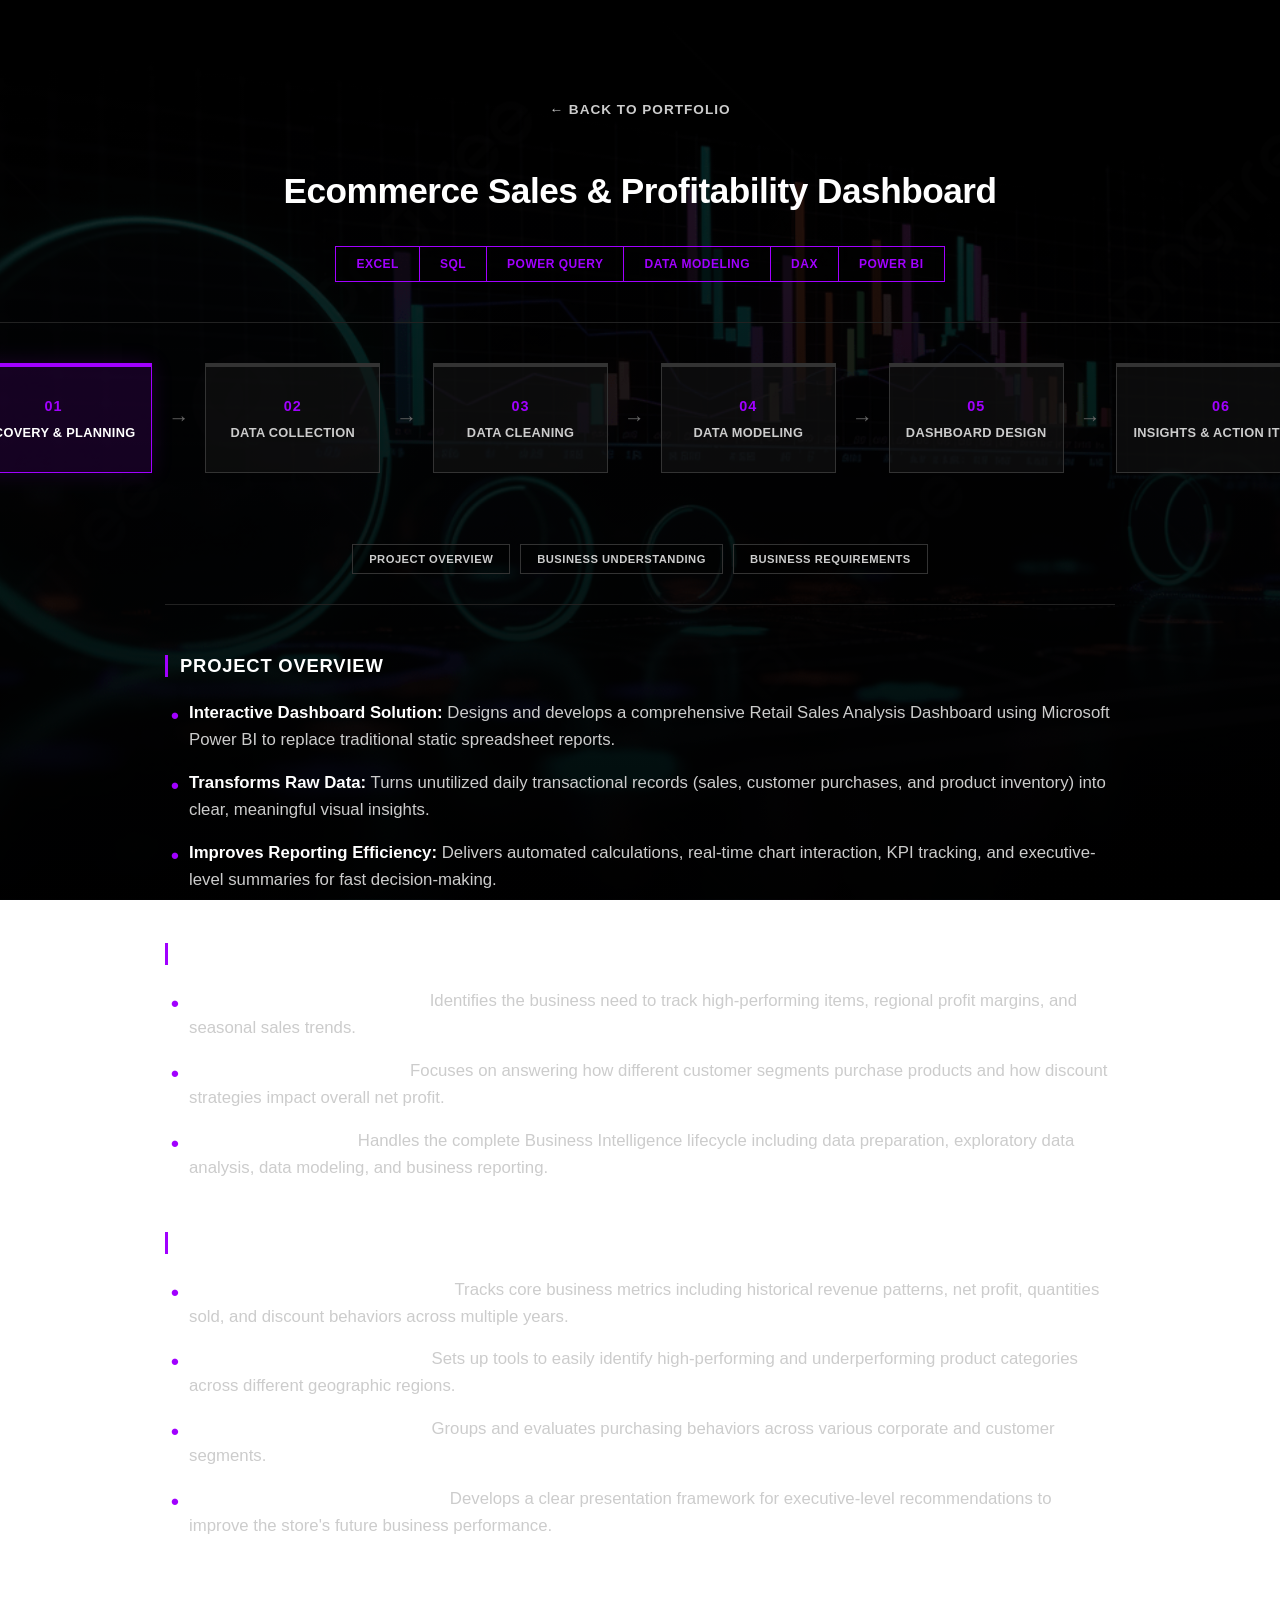
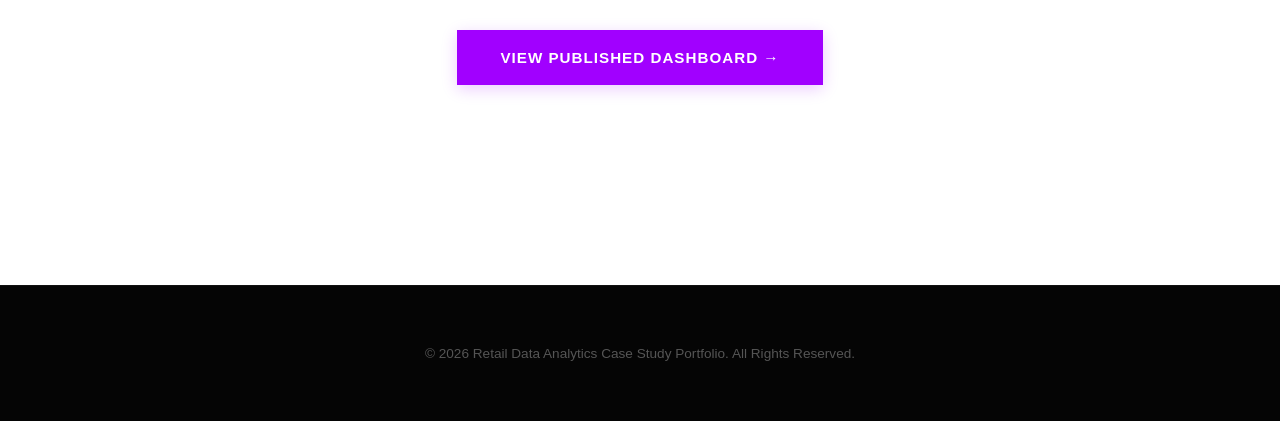
==== commit 247d24fc: "Update project-ecommerce.html" ====
--- a/project-ecommerce.html
+++ b/project-ecommerce.html
@@ -9,7 +9,7 @@
            GLOBAL DARK STYLES & BACKGROUND SETUP
            ========================================================================== */
         html {
-            scroll-behavior: smooth; /* Enables elegant fluid sliding behavior */
+            scroll-behavior: smooth;
         }
         body, 
         main, 
@@ -153,9 +153,7 @@
             user-select: none;
         }
 
-        /* ==========================================================================
-           SUB-NAV PILLS LAYOUT (ANCHOR BUTTON CARDS)
-           ========================================================================== */
+        /* SUB-NAV PILLS LAYOUT (ANCHOR LINKS) */
         .sub-navigation-bar {
             display: flex;
             justify-content: center;
@@ -197,10 +195,9 @@
             animation: fadeIn 0.4s ease;
         }
 
-        /* ANCHOR CONTENT TARGETS STYLING */
         .sub-content-panel {
             margin-bottom: 50px;
-            scroll-margin-top: 30px; /* Gives nice breathing room layout when jumped to */
+            scroll-margin-top: 30px;
         }
         .sub-content-panel h3 {
             color: #fff;
@@ -252,6 +249,21 @@
             padding: 2px 6px;
             border-radius: 4px;
             font-size: 0.9em;
+        }
+
+        /* DASHBOARD SCREENSHOT DISPLAY STYLES */
+        .screenshot-container {
+            margin-top: 20px;
+            border: 1px solid #333;
+            background: rgba(10, 10, 10, 0.5);
+            padding: 10px;
+            box-shadow: 0 4px 15px rgba(0, 0, 0, 0.6);
+        }
+        .screenshot-container img {
+            width: 100%;
+            height: auto;
+            display: block;
+            border: 1px solid #222;
         }
 
         .case-publish {
@@ -292,11 +304,14 @@
             .step-tabs { width: max-content; padding: 0 5px; }
         }
     </style>
+    <link rel="stylesheet" href="case-study.css">
 </head>
 <body>
 
+    <!-- TOP TITLE HEADER -->
     <div class="case-heading">
-        <a href="#" class="back-link">← Back To Portfolio</a>
+        <!-- 1. BACK TO PORTFOLIO ROUTING FIXED -->
+        <a href="index.html" class="back-link">← Back To Portfolio</a>
         <h2>Ecommerce Sales & Profitability Dashboard</h2>
         
         <div class="glance-bar">
@@ -311,6 +326,7 @@
         </div>
     </div>
 
+    <!-- MAIN STEP TRACK OVERHEAD LINKS -->
     <div class="step-tabs-container">
         <div class="step-tabs">
             <div id="tab-phase1" class="step-tab active" onclick="switchMainPhase('phase1')">
@@ -350,8 +366,10 @@
         </div>
     </div>
 
+    <!-- MAIN SECTIONS STAGE ANCHOR CONTENT RUN -->
     <main class="case-steps">
 
+        <!-- Phase 01: Discovery & Planning -->
         <div id="phase1" class="step-panel active">
             <div class="sub-navigation-bar">
                 <a href="#p1-overview" class="sub-pill">Project Overview</a>
@@ -386,6 +404,7 @@
             </div>
         </div>
 
+        <!-- Phase 02: Data Collection -->
         <div id="phase2" class="step-panel">
             <div class="sub-navigation-bar">
                 <a href="#p2-strategy" class="sub-pill">Data Sourcing Strategy</a>
@@ -411,6 +430,7 @@
             </div>
         </div>
 
+        <!-- Phase 03: Data Cleaning -->
         <div id="phase3" class="step-panel">
             <div class="sub-navigation-bar">
                 <a href="#p3-framework" class="sub-pill">CLEAN Framework</a>
@@ -465,13 +485,13 @@
             </div>
         </div>
 
+        <!-- Phase 04: Data Modeling -->
         <div id="phase4" class="step-panel">
             <div class="sub-navigation-bar">
                 <a href="#p4-scan" class="sub-pill">SCAN Framework</a>
                 <a href="#p4-ingestion" class="sub-pill">SQL & MySQL Ingestion</a>
                 <a href="#p4-normalization" class="sub-pill">Normalization</a>
                 <a href="#p4-star" class="sub-pill">Star Schema Architecture</a>
-                <a href="#p4-eda" class="sub-pill">Initial EDA</a>
             </div>
             
             <div id="p4-scan" class="sub-content-panel">
@@ -509,19 +529,9 @@
                     <li><strong>Optimized Query Performance:</strong> Achieved faster query execution times, cleaner aggregations, and an industry-standard dashboard schema perfect for reporting tools.</li>
                 </ul>
             </div>
-            <div id="p4-eda" class="sub-content-panel">
-                <h3>Exploratory Data Analysis (EDA)</h3>
-                <ul class="recruiter-list">
-                    <li><strong>Analyzed Financial Health Metrics:</strong> Calculated baseline aggregations across the entire dataset to establish global benchmarks for Total Sales, Net Profit, and overall Profit Margin percentages.</li>
-                    <li><strong>Investigated the Discount Impact:</strong> Ran distribution checks on discount percentages to isolate how promotional pricing scales against net profitability, identifying severe margin drops past specific discount thresholds.</li>
-                    <li><strong>Profiled Product Category Performance:</strong> Sliced transactional volumes against specific categories and sub-categories to instantly separate consistent high-margin items from high-revenue loss-leaders.</li>
-                    <li><strong>Evaluated Customer Purchasing Patterns:</strong> Grouped order records by corporate and consumer segments to evaluate average order values, quantities per transaction, and return frequencies.</li>
-                    <li><strong>Mapped Regional Demand Dynamics:</strong> Aggregated sales performance across geographic regions and cities to pinpoint underperforming territories and identify high-demand localized markets.</li>
-                    <li><strong>Tracked Time-Series Seasonal Trends:</strong> Audited historical sales performance across a multi-year timeline to capture critical monthly and quarterly seasonal spikes.</li>
-                </ul>
-            </div>
-        </div>
-
+        </div>
+
+        <!-- Phase 05: Dashboard Design -->
         <div id="phase5" class="step-panel">
             <div class="sub-navigation-bar">
                 <a href="#p5-dash" class="sub-pill">DASH Framework</a>
@@ -533,10 +543,10 @@
             <div id="p5-dash" class="sub-content-panel">
                 <h3>DASH Framework Execution</h3>
                 <ul class="recruiter-list">
-                    <li><strong>Managed Duplicates & Visual Noise (D):</strong> Cleared out redundant charts, excessive gridlines, and overlapping labels to keep the reporting space clean and focused.</li>
-                    <li><strong>Isolated Performance Anomalies (A):</strong> Built clear visual alerts and conditional formatting rules to automatically highlight critical profit drops and high-discount exceptions.</li>
-                    <li><strong>Enforced Standardization (S):</strong> Unified all font hierarchies, currency definitions, and button placements across every page to provide a seamless user experience.</li>
-                    <li><strong>Handled Blank & Null Views (H):</strong> Designed defensive data layouts to ensure that empty fields or unpopulated region filters do not break chart elements during live cross-filtering.</li>
+                    <li><strong>Decision (D):</strong> Defines exactly what strategic actions must change based on visual triggers, and designates who is explicitly accountable for adjusting inventory or category parameters.</li>
+                    <li><strong>Audience (A):</strong> Structures the reporting layer strictly around the operational roles of the specific end-users who interact with the data daily.</li>
+                    <li><strong>Signal (S):</strong> Pinpoints the top 3-5 core tracking metrics that surface high-level performance status updates at a single glance.</li>
+                    <li><strong>Hierarchy (H):</strong> Implements visual layouts to enforce a natural reading order, ensuring viewers systematically see critical Layer 1 summaries, Layer 2 comparisons, and Layer 3 deep-dives.</li>
                 </ul>
             </div>
             <div id="p5-planning" class="sub-content-panel">
@@ -560,12 +570,19 @@
                 <h3>Interface Breakdowns</h3>
                 <ul class="recruiter-list">
                     <li><strong>Sales Performance Page:</strong> Focused on global revenue trends, localized geographic mapping, and order quantity distributions.</li>
-                    <li><strong>Product Profitability Page:</strong> Created a dedicated area to drill down into product categories to isolate high-margin lines from loss-leaders.</li>
-                    <li><strong>Executive Summary Layer:</strong> Built a high-level manager space that translates complex visual charts directly into clear operational action items.</li>
-                </ul>
-            </div>
-        </div>
-
+                    <div class="screenshot-container">
+                        <img src="sales-dashboard.png" alt="Sales Performance Dashboard Layer">
+                    </div>
+                    <li style="margin-top: 25px;"><strong>Product Profitability Page:</strong> Created a dedicated area to drill down into product categories to isolate high-margin lines from loss-leaders.</li>
+                    <div class="screenshot-container">
+                        <img src="product-dashboard.png" alt="Product Analysis Dashboard Layer">
+                    </div>
+                    <li style="margin-top: 25px;"><strong>Executive Summary Layer:</strong> Built a high-level manager space that translates complex visual charts directly into clear operational action items.</li>
+                </ul>
+            </div>
+        </div>
+
+        <!-- Phase 06: Insights & Recommendations -->
         <div id="phase6" class="step-panel">
             <div class="sub-navigation-bar">
                 <a href="#p6-insights" class="sub-pill">Business Insights</a>
@@ -585,6 +602,9 @@
                     <li><strong>Uncovered the Sales vs. Profit Trap:</strong> Proved that high sales do not always mean high profits; highlighted that Cisco TelePresence generates strong sales but only a 0.82% profit margin, while HON Chairs operate at a -4.94% profit margin.</li>
                     <li><strong>Audited Discounting Practices:</strong> Confirmed that Furniture receives one of the highest average discounts (16.09%) while generating the lowest profitability, showing that current discounting practices reduce margins without delivering a proportional return.</li>
                 </ul>
+                <div class="screenshot-container" style="margin-top: 25px;">
+                    <img src="recommendations-dashboard.png" alt="Executive Summary & Key Findings Visualization Layer">
+                </div>
             </div>
             <div id="p6-recommendations" class="sub-content-panel">
                 <h3>Strategic Recommendations</h3>
@@ -609,14 +629,14 @@
             <div id="p6-future" class="sub-content-panel">
                 <h3>Future Improvements</h3>
                 <ul class="recruiter-list">
-                    <li><strong>Integrate Machine Learning Forecasting:</strong> Plan to incorporate predictive modeling to forecast future monthly demand and optimize inventory levels before seasonal peaks.</li>
-                    <li><strong>Add Granular Profit Drill-Throughs:</strong> Aim to build automated drill-through summary sub-pages to trace individual transaction returns back to original promotional codes.</li>
-                </ul>
-            </div>
-        </div>
-
+                    <li><strong>Granular Feature Expansion:</strong> Addition of a visualization and deep-dive for customer analysis.</li>
+                </ul>
+            </div>
+        </div>
+
+        <!-- 2. CALL TO ACTION ROUTING LINK FIXED -->
         <div class="case-publish">
-            <a href="#" target="_blank" class="publish-btn">View Published Dashboard →</a>
+            <a href="https://app.powerbi.com/groups/me/reports/ae63091a-a175-4b00-9c14-2f40a3370685/3b9bc3d0633f17fd80ca?experience=power-bi" target="_blank" class="publish-btn">View Published Dashboard →</a>
         </div>
 
     </main>
@@ -625,9 +645,9 @@
         &copy; 2026 Retail Data Analytics Case Study Portfolio. All Rights Reserved.
     </footer>
 
+    <!-- INTERACTIVE MAIN TAB ENGINE -->
     <script>
         function switchMainPhase(phaseId) {
-            // Remove active tags from all main panel elements
             document.querySelectorAll('.step-panel').forEach(panel => {
                 panel.classList.remove('active');
             });
@@ -635,11 +655,9 @@
                 tab.classList.remove('active');
             });
 
-            // Make the targeted stage visible
             document.getElementById(phaseId).classList.add('active');
             document.getElementById('tab-' + phaseId).classList.add('active');
             
-            // Instantly snap the main layout window back to top when switching big phases
             window.scrollTo({ top: 0 });
         }
     </script>
--- a/case-study.css
+++ b/case-study.css
@@ -0,0 +1,423 @@
+/* ==========================================================================
+   CASE STUDY OVERRIDES — RIGID LAYOUT FIX
+   ========================================================================== */
+
+/* FORCE ROOT BACKGROUND STRUCTURE */
+html, 
+body, 
+main,
+.case-steps,
+.case-heading {
+    background: linear-gradient(rgba(0, 0, 0, 0.82), rgba(0, 0, 0, 0.96)),
+                url('hero-bg.jpg') no-repeat center center fixed !important;
+    background-size: cover !important;
+    background-attachment: fixed !important;
+}
+
+/* HEADING */
+.case-heading {
+    padding: 100px 10% 40px;
+    border-bottom: 1px solid #222;
+    text-align: center;
+}
+.back-link {
+    display: inline-block;
+    color: #ccc;
+    text-decoration: none;
+    font-size: 0.85rem;
+    font-weight: bold;
+    text-transform: uppercase;
+    letter-spacing: 1px;
+    transition: 0.3s;
+    margin-bottom: 25px;
+}
+.back-link:hover { color: #a100ff; }
+.case-heading h2 {
+    margin-bottom: 0;
+    text-align: center;
+    color: #fff;
+}
+
+/* AT A GLANCE PILLS SYSTEM */
+.glance-bar {
+    max-width: 950px;
+    margin: 35px auto 0;
+    display: flex;
+    flex-direction: column;
+    align-items: center;
+    gap: 20px;
+    width: 100%;
+    box-sizing: border-box;
+}
+.glance-tags {
+    display: flex;
+    gap: 0;
+    flex-wrap: wrap;
+    justify-content: center;
+    border: 1px solid #a100ff;
+    padding: 0;
+    max-width: 100%;
+    box-sizing: border-box;
+}
+.glance-tags .skill-tab {
+    font-size: 0.75rem;
+    font-weight: bold;
+    color: #a100ff;
+    border-right: 1px solid #a100ff;
+    padding: 10px 20px;
+    text-transform: uppercase;
+    letter-spacing: 0.5px;
+    background: rgba(0, 0, 0, 0.4);
+    display: inline-block;
+    white-space: nowrap;
+}
+.glance-tags .skill-tab:last-child {
+    border-right: none;
+}
+
+/* THE CRITICAL CONTAINER FIX:
+   1. FORCED PURE TRANSPARENCY: Removes any blocking black overlay background.
+   2. FORCED STATIC POSITION: Will completely roll up out of sight naturally on scroll.
+*/
+.step-tabs-container {
+    position: static !important; /* OVERRIDES STICKY/FIXED ENTRIES TO STAY IN PLACE */
+    background: transparent !important; /* REMOVES ALL BLACK BACKGROUND OVERLAYS */
+    background-color: transparent !important;
+    backdrop-filter: none !important;
+    -webkit-backdrop-filter: none !important;
+    border: none !important;
+    border-bottom: 1px solid transparent !important;
+    margin: 40px auto 30px !important;
+    padding: 0 4% !important;
+    width: 100% !important;
+    max-width: 1400px !important;
+    box-sizing: border-box !important;
+}
+
+.step-tabs {
+    display: flex;
+    align-items: center;
+    justify-content: center;
+    gap: 12px;
+    width: 100%;
+}
+
+/* CARDS WITH TRANSLUCENT MODERN ACCENT GLOW OVER YOUR BASE PAGE GRAPHIC */
+.step-tab {
+    background: rgba(20, 20, 20, 0.55) !important; 
+    border: 1px solid #333 !important;
+    border-top: 4px solid #333 !important;
+    color: #ccc !important;
+    padding: 20px 16px;  
+    min-width: 175px;    
+    min-height: 110px;   
+    display: flex;
+    flex-direction: column;
+    align-items: center;
+    justify-content: center;
+    gap: 10px;
+    cursor: pointer;
+    font-family: inherit;
+    transition: all 0.3s cubic-bezier(0.25, 0.8, 0.25, 1);
+    text-align: center;
+    box-sizing: border-box;
+    flex-shrink: 0;
+}
+.step-tab:hover {
+    border-color: #a100ff !important;
+    border-top-color: #a100ff !important;
+}
+.step-tab.active {
+    border-top-color: #a100ff !important;
+    border-color: #a100ff !important;
+    background: rgba(161, 0, 255, 0.12) !important;
+    box-shadow: 0 0 20px rgba(161, 0, 255, 0.15);
+}
+.step-num {
+    font-size: 0.9rem;
+    font-weight: 900;
+    color: #a100ff;
+    letter-spacing: 1px;
+}
+.step-tab.active .step-title { color: #fff !important; }
+.step-title {
+    font-size: 0.8rem;
+    font-weight: bold;
+    color: #ccc;
+    text-transform: uppercase;
+    letter-spacing: 0.3px;
+    line-height: 1.4;
+}
+
+/* FLOW INDICATOR ARROWS */
+.step-flow-arrow {
+    color: #666;
+    font-size: 1.3rem;
+    font-weight: bold;
+    user-select: none;
+    padding: 0 4px;
+    flex-shrink: 0;
+}
+
+/* SCROLLABLE PANEL WRAPPERS */
+.case-steps {
+    padding: 20px 10% 80px;
+}
+.step-panel {
+    display: none;
+    max-width: 950px;
+    margin: 0 auto;
+}
+.step-panel.active {
+    display: block;
+    animation: fadeIn 0.3s ease;
+}
+@keyframes fadeIn {
+    from { opacity: 0; transform: translateY(8px); }
+    to { opacity: 1; transform: translateY(0); }
+}
+
+/* SUB-NAVIGATION PILLS */
+.subnav,
+.sub-navigation-bar {
+    display: flex;
+    flex-wrap: wrap;
+    gap: 10px;
+    margin-bottom: 50px;
+    padding-bottom: 30px;
+    border-bottom: 1px solid #222;
+}
+.subnav a,
+.sub-pill {
+    border: 1px solid #333;
+    padding: 8px 16px;
+    font-size: 0.7rem;
+    font-weight: bold;
+    text-transform: uppercase;
+    letter-spacing: 0.5px;
+    color: #ccc;
+    text-decoration: none;
+    transition: 0.3s;
+    background: rgba(0, 0, 0, 0.4);
+}
+.subnav a:hover,
+.sub-pill:hover {
+    border-color: #a100ff;
+    color: #a100ff;
+}
+
+/* SUBSECTIONS INTERNALS */
+.subsection {
+    margin-bottom: 60px;
+}
+.subsection h3 {
+    color: #fff;
+    font-size: 1.35rem;
+    font-weight: 800;
+    margin-bottom: 18px;
+    padding-left: 16px;
+    border-left: 4px solid #a100ff;
+}
+.placeholder {
+    color: #888;
+    font-style: italic;
+    border-left: 3px dashed #a100ff;
+    padding: 14px 22px;
+    background: rgba(161, 0, 255, 0.05);
+    font-size: 1rem;
+}
+
+/* DATA METRICS LAYOUTS */
+.detail-grid {
+    display: grid;
+    grid-template-columns: repeat(auto-fit, minmax(200px, 1fr));
+    gap: 16px;
+    margin-top: 15px;
+}
+.detail-field {
+    border: 1px solid #333;
+    background: rgba(0, 0, 0, 0.6);
+    padding: 16px 18px;
+}
+.field-label {
+    display: block;
+    color: #a100ff;
+    font-size: 0.68rem;
+    font-weight: bold;
+    text-transform: uppercase;
+    letter-spacing: 1px;
+    margin-bottom: 8px;
+}
+
+/* DATA QUALITY BLOCKS */
+.issue-card {
+    border: 1px solid #222;
+    border-left: 4px solid #a100ff;
+    background: rgba(10, 10, 10, 0.6);
+    padding: 26px 28px;
+    margin-bottom: 24px;
+}
+
+/* PUBLISH BUTTON LINK AREA */
+.case-publish {
+    padding: 40px 10% 120px;
+    text-align: center;
+}
+.publish-btn {
+    display: inline-block;
+    color: #fff;
+    background: #a100ff;
+    text-decoration: none;
+    font-weight: bold;
+    text-transform: uppercase;
+    letter-spacing: 1px;
+    font-size: 0.95rem;
+    padding: 18px 42px;
+    border: 1px solid #a100ff;
+    transition: 0.3s;
+}
+
+/* FOOTER SECTION */
+footer {
+    padding: 60px 10%;
+    background: #050505 !important;
+    text-align: center;
+}
+
+/* ==========================================================================
+   RESPONSIVE — TABLET
+   ========================================================================== */
+@media (max-width: 1250px) {
+    .step-tabs-container {
+        overflow-x: auto !important;
+        -webkit-overflow-scrolling: touch;
+        scroll-snap-type: x proximity;
+        padding: 16px 6% !important;
+        margin: 20px 0 !important;
+        width: 100% !important;
+        /* fade hint so it's visually clear there's more to scroll */
+        mask-image: linear-gradient(to right, transparent 0, #000 24px, #000 calc(100% - 24px), transparent 100%);
+        -webkit-mask-image: linear-gradient(to right, transparent 0, #000 24px, #000 calc(100% - 24px), transparent 100%);
+    }
+    .step-tabs {
+        width: max-content;
+        padding: 0 10px;
+    }
+    .step-tab {
+        scroll-snap-align: start;
+    }
+}
+
+/* ==========================================================================
+   RESPONSIVE — MOBILE (900px and below)
+   ========================================================================== */
+@media (max-width: 900px) {
+    .case-heading {
+        padding: 90px 6% 30px !important;
+    }
+    .case-heading h2 {
+        font-size: 1.6rem !important;
+        line-height: 1.3;
+    }
+    .back-link {
+        font-size: 0.75rem;
+        margin-bottom: 18px;
+    }
+
+    .glance-tags {
+        width: 100%;
+    }
+    .glance-tags .skill-tab {
+        font-size: 0.65rem;
+        padding: 8px 12px;
+        flex: 1 1 auto;
+    }
+
+    .step-tab {
+        min-width: 140px;
+        min-height: 90px;
+        padding: 14px 12px;
+    }
+    .step-title {
+        font-size: 0.7rem;
+    }
+
+    .case-steps {
+        padding: 10px 6% 60px !important;
+    }
+    .sub-navigation-bar,
+    .subnav {
+        gap: 8px;
+        margin-bottom: 30px;
+        padding-bottom: 20px;
+    }
+    .sub-pill,
+    .subnav a {
+        font-size: 0.65rem;
+        padding: 8px 14px;
+    }
+
+    .sub-content-panel h3,
+    .subsection h3 {
+        font-size: 1rem !important;
+    }
+    ul.recruiter-list li {
+        font-size: 0.95rem;
+    }
+
+    .detail-grid {
+        grid-template-columns: 1fr 1fr;
+        gap: 10px;
+    }
+    .detail-field {
+        padding: 12px 14px;
+    }
+    .issue-card {
+        padding: 18px 20px;
+    }
+
+    .case-publish {
+        padding: 30px 6% 80px !important;
+    }
+    .publish-btn {
+        font-size: 0.8rem;
+        padding: 14px 26px;
+        width: 100%;
+        box-sizing: border-box;
+    }
+
+    footer {
+        padding: 40px 6% !important;
+        font-size: 0.75rem;
+    }
+}
+
+/* ==========================================================================
+   RESPONSIVE — SMALL PHONES (500px and below)
+   ========================================================================== */
+@media (max-width: 500px) {
+    .case-heading h2 {
+        font-size: 1.3rem !important;
+    }
+    .glance-tags {
+        flex-direction: column;
+        border: 1px solid #a100ff;
+    }
+    .glance-tags .skill-tab {
+        border-right: none;
+        border-bottom: 1px solid #a100ff;
+        text-align: center;
+    }
+    .glance-tags .skill-tab:last-child {
+        border-bottom: none;
+    }
+
+    .step-tab {
+        min-width: 120px;
+        min-height: 80px;
+    }
+
+    .detail-grid {
+        grid-template-columns: 1fr;
+    }
+}
